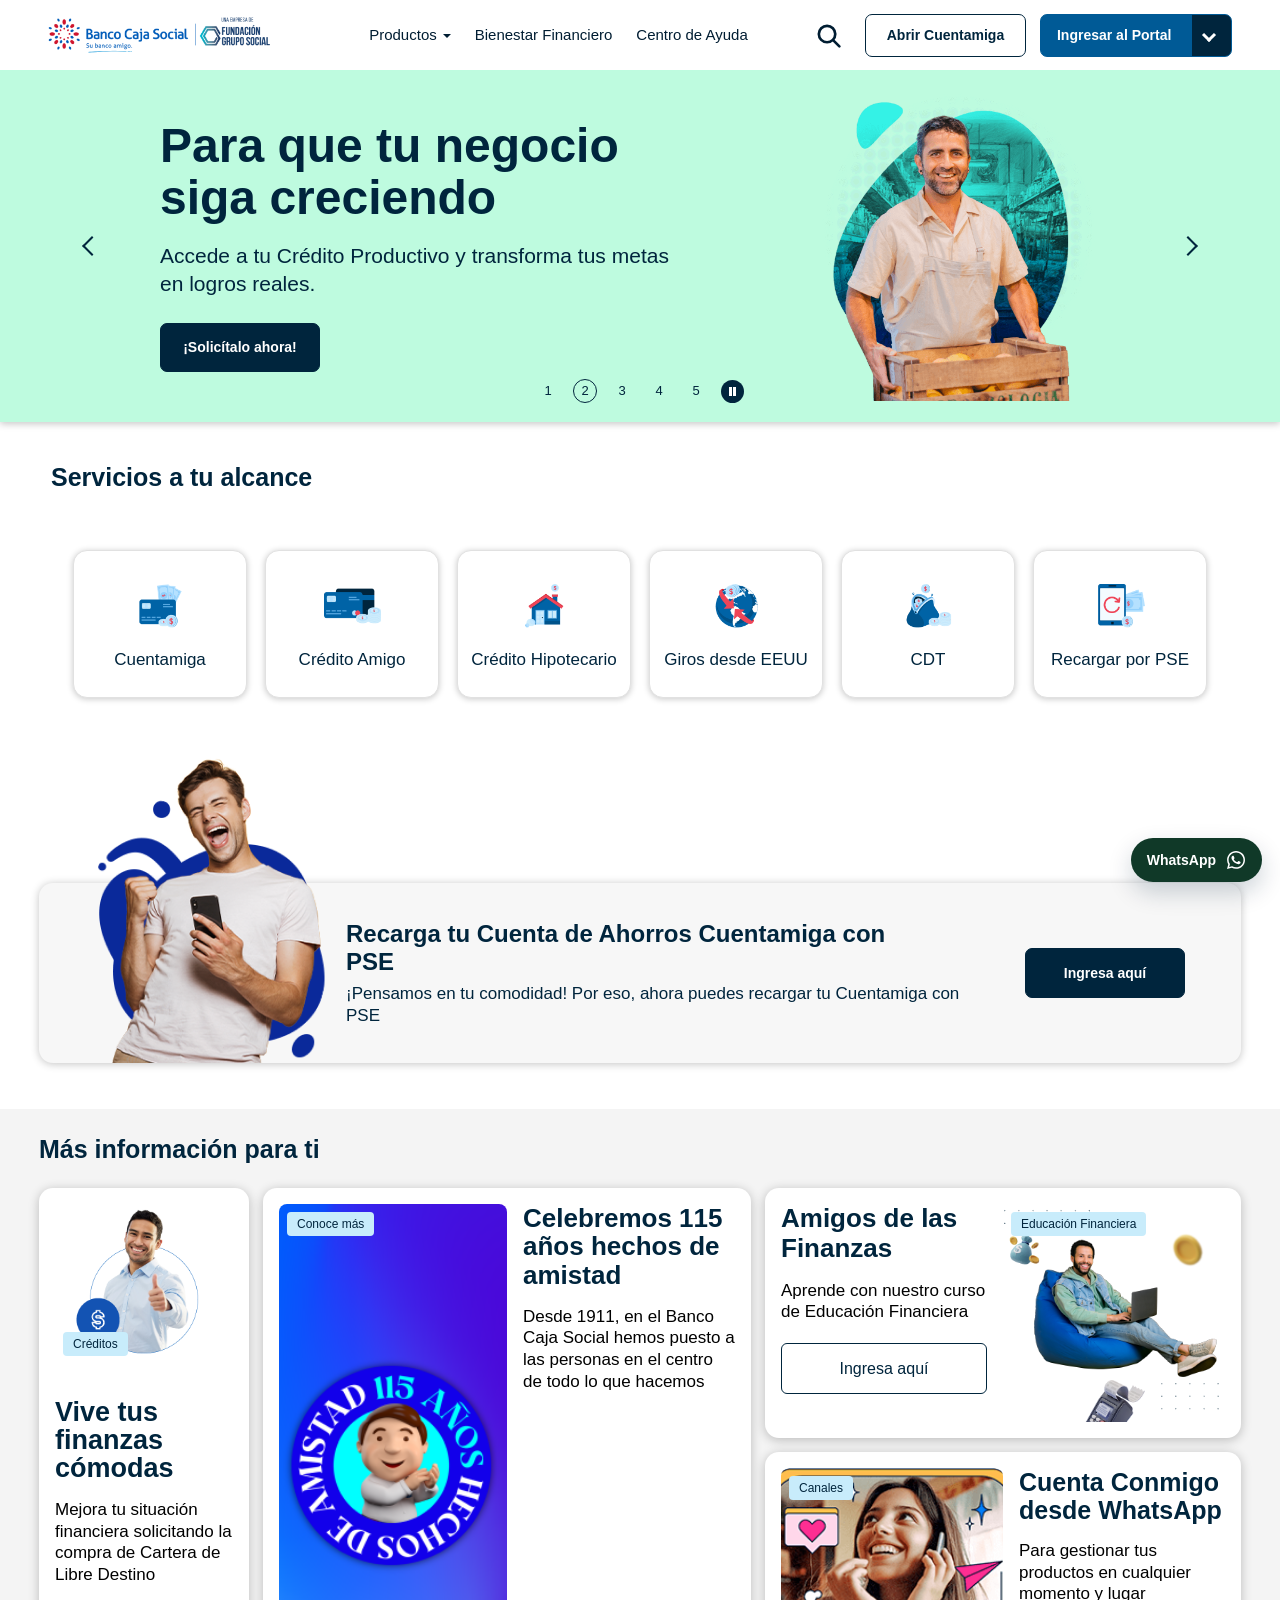
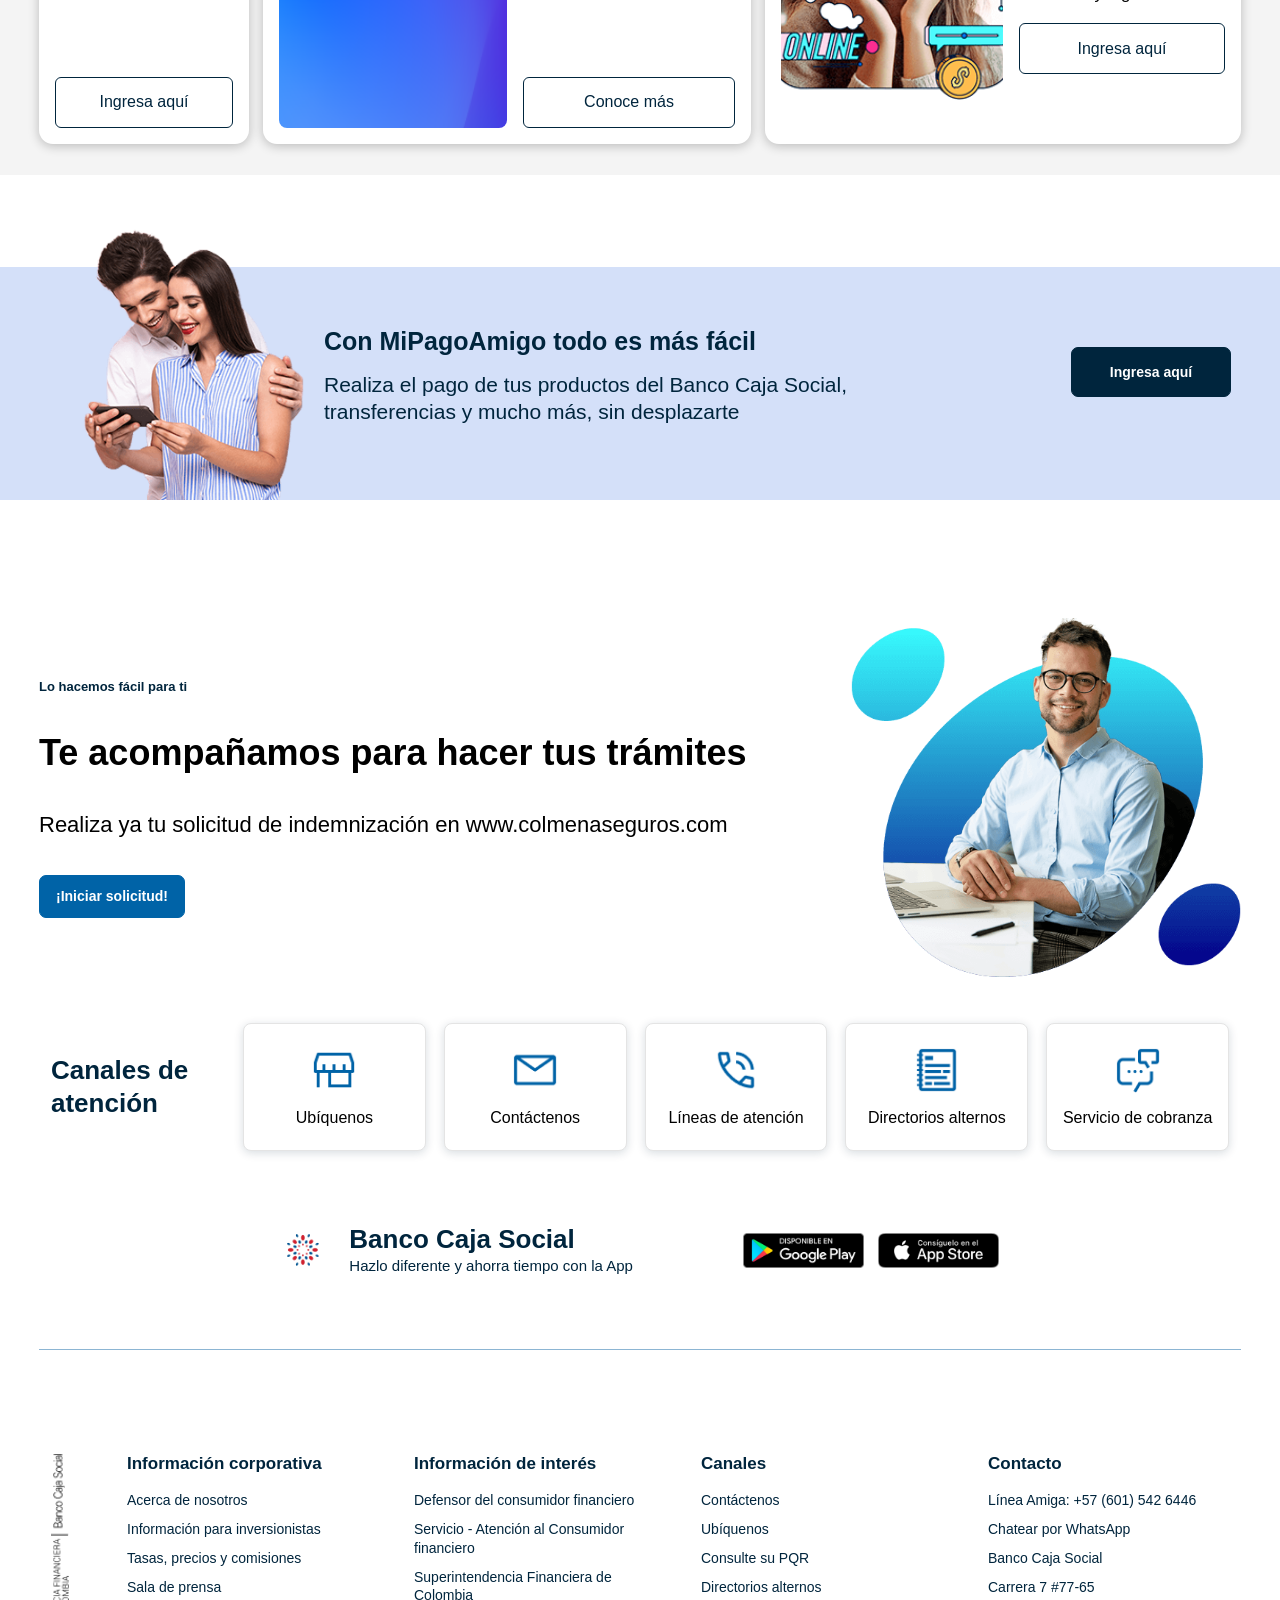
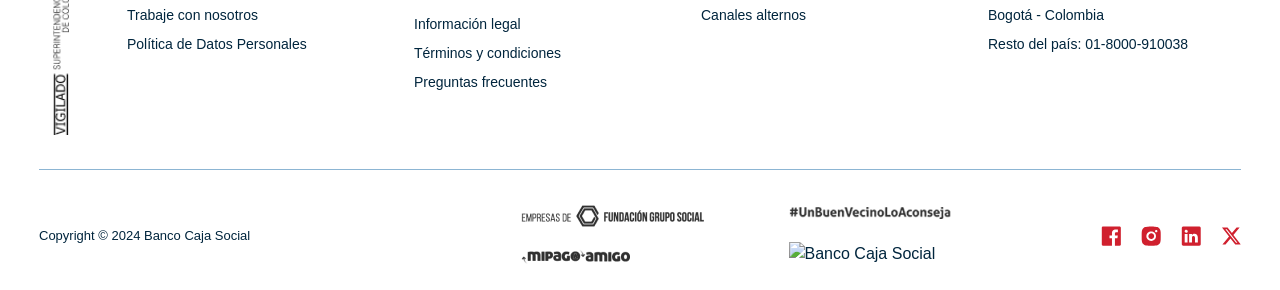
==== index.html @ dd7bef0f "Subida" ====
<!DOCTYPE html>
<html lang="es-CO">
<head>
  <meta charset="UTF-8">
  <meta name="viewport" content="width=device-width, initial-scale=1.0">
  <meta name="description" content="Réplica académica de la página principal de Banco Caja Social.">
  <title>Banco Caja Social | Su Banco Amigo</title>
  <link rel="icon" type="image/webp" href="Images/iso-ban-caja-social.webp">

  <link href="https://cdn.jsdelivr.net/npm/bootstrap@5.3.0/dist/css/bootstrap.min.css" rel="stylesheet">
  <link rel="stylesheet" href="styles.css">
</head>

<body>
  <!-- Encabezado principal: contiene barra superior, logo, menú y botones de acceso -->
  <header class="site-header">
    <!-- Barra superior con tipos de cliente y enlaces institucionales -->
    <div class="topbar">
      <div class="container topbar-content">
        <nav class="audience-tabs" aria-label="Tipo de cliente">
          <a class="tab active" href="#">Personas</a>
          <a class="tab" href="#">Empresarios</a>
          <a class="tab" href="#">Empresas</a>
        </nav>

        <div class="topbar-links">
          <a href="#">Transparencia</a>
          <a href="#">Accesibilidad</a>
          <span class="accessibility-icon" aria-hidden="true">
            <svg viewBox="0 0 24 24" focusable="false">
              <circle cx="12" cy="12" r="9.4"></circle>
              <circle cx="12" cy="6.9" r="1.45"></circle>
              <path d="M6.8 9.5h10.4M12 8.8v5.1m0 0-3.2 5.1m3.2-5.1 3.2 5.1m-3.2-5.1-2.8-1.8m2.8 1.8 2.8-1.8"></path>
            </svg>
          </span>
        </div>
      </div>
    </div>

    <!-- Navegación principal del sitio -->
    <nav class="navbar navbar-expand-lg main-nav">
      <div class="container">
        <!-- Logo del banco -->
        <a class="navbar-brand" href="#">
          <img src="Images/Logo-Banco-Caja-Social.png" alt="Logo Banco Caja Social">
        </a>

        <button class="navbar-toggler" type="button" data-bs-toggle="collapse" data-bs-target="#menu" aria-controls="menu" aria-expanded="false" aria-label="Abrir menú">
          <span class="navbar-toggler-icon"></span>
        </button>

        <div class="collapse navbar-collapse" id="menu">
          <!-- Encabezado interno del menu movil -->
          <div class="mobile-menu-header">
            <img src="Images/Logo_type2.png" alt="Banco Caja Social">
            <button class="mobile-menu-close" type="button" data-bs-toggle="collapse" data-bs-target="#menu" aria-controls="menu" aria-label="Cerrar menú"></button>
          </div>

          <!-- Buscador del menu movil -->
          <form class="mobile-menu-search" role="search">
            <input type="search" placeholder="Buscar en la página" aria-label="Buscar en la página">
            <button type="submit" aria-label="Buscar">
              <svg viewBox="0 0 24 24" aria-hidden="true" focusable="false">
                <circle cx="10.8" cy="10.8" r="6.8"></circle>
                <path d="m16 16 5 5"></path>
              </svg>
            </button>
          </form>

          <!-- Enlaces principales de navegacion -->
          <ul class="navbar-nav mx-auto">
            <li class="nav-item dropdown">
              <a class="nav-link dropdown-toggle" href="#" role="button" data-bs-toggle="dropdown">Productos</a>
              <!-- Menu desplegable grande con categorias y productos -->
              <div class="dropdown-menu mega-menu">
                <div class="container mega-menu-layout">
                  <div class="mega-categories" aria-label="Categorías de productos">
                    <a class="mega-category active" href="#">Cuentas Bancarias <span aria-hidden="true">›</span></a>
                    <a class="mega-category" href="#">Créditos de Vivienda <span aria-hidden="true">›</span></a>
                    <a class="mega-category" href="#">Créditos <span aria-hidden="true">›</span></a>
                    <a class="mega-category" href="#">Tarjetas de Crédito <span aria-hidden="true">›</span></a>
                    <a class="mega-category" href="#">Inversión <span aria-hidden="true">›</span></a>
                    <a class="mega-category" href="#">Giros Internacionales <span aria-hidden="true">›</span></a>
                    <a class="mega-category" href="#">Seguros <span aria-hidden="true">›</span></a>
                  </div>

                  <div class="mega-products" aria-label="Productos de cuentas bancarias">
                    <div>
                      <a href="#">Cuenta de Ahorros Cuentamiga</a>
                      <a href="#">Cuentamiga Nómina</a>
                      <a href="#">Cuentamiga Pensionados</a>
                      <a href="#">Cuenta Ahorro Amigo</a>
                      <a href="#">Cuenta Corriente</a>
                      <a class="mega-all-products" href="#">Ver todos los productos</a>
                    </div>
                    <div>
                      <a href="#">Mi Ahorro Mi Crédito</a>
                      <a href="#">Cuentamiga Alcance su Casa</a>
                      <a href="#">Cuentamiga Mi Casa Mi Ahorro</a>
                      <a href="#">Cuentamiga AFC</a>
                      <a href="#">Tuticuenta</a>
                    </div>
                  </div>

                  <img class="mega-menu-image" src="Images/imagen-menu-personas.png" alt="">
                </div>
              </div>
            </li>
            <li class="nav-item"><a class="nav-link" href="#">Bienestar Financiero</a></li>
            <li class="nav-item"><a class="nav-link" href="#">Centro de Ayuda</a></li>
          </ul>

          <!-- Acciones del header: buscar, abrir cuenta e ingresar al portal -->
          <div class="nav-actions">
            <button class="search-button" type="button" aria-label="Buscar">
              <svg viewBox="0 0 24 24" aria-hidden="true" focusable="false">
                <circle cx="10.8" cy="10.8" r="6.8"></circle>
                <path d="m16 16 5 5"></path>
              </svg>
            </button>
            <a class="btn btn-outline-dark" href="#">Abrir Cuentamiga</a>
            <div class="dropdown">
              <button class="btn btn-primary dropdown-toggle" type="button" data-bs-toggle="dropdown">
                Ingresar al Portal
              </button>
              <ul class="dropdown-menu dropdown-menu-end">
                <li><a class="dropdown-item" href="#">Ingresar al Portal<br>Personas</a></li>
                <li><a class="dropdown-item" href="#">Portal Personas<br>(Versión anterior)</a></li>
              </ul>
            </div>
          </div>

          <!-- Enlaces extra que solo se muestran dentro del menu movil -->
          <div class="mobile-menu-extra">
            <a href="#">
              <span class="mobile-extra-icon" aria-hidden="true">●</span>
              Transparencia
            </a>
            <a href="#">
              <span class="mobile-extra-icon accessibility" aria-hidden="true"></span>
              Accesibilidad
            </a>
          </div>
        </div>
      </div>
    </nav>
  </header>

  <main>
    <!-- Contenido principal de la pagina -->
    <section id="carouselPrincipal" class="carousel slide hero-carousel" data-bs-ride="carousel">
      <div class="carousel-indicators">
        <button type="button" data-bs-target="#carouselPrincipal" data-bs-slide-to="0" aria-label="Diapositiva 1">1</button>
        <button type="button" data-bs-target="#carouselPrincipal" data-bs-slide-to="1" class="active" aria-label="Diapositiva 2">2</button>
        <button type="button" data-bs-target="#carouselPrincipal" data-bs-slide-to="2" aria-label="Diapositiva 3">3</button>
        <button type="button" data-bs-target="#carouselPrincipal" data-bs-slide-to="3" aria-label="Diapositiva 4">4</button>
        <button type="button" data-bs-target="#carouselPrincipal" data-bs-slide-to="4" aria-label="Diapositiva 5">5</button>
        <button class="carousel-pause" type="button" aria-label="Pausar carrusel">
          <span aria-hidden="true"></span>
        </button>
      </div>

      <!-- Diapositivas del carrusel -->
      <div class="carousel-inner">
        <article class="carousel-item">
          <div class="hero hero-blue">
            <div class="container hero-layout">
              <div class="hero-media">
                <img src="Images/Banner1.png" alt="Hombre feliz con monedas alrededor">
              </div>
              <div class="hero-copy">
                <h1>Abre tu Alcancía Digital y recibe hasta 9% E.A.</h1>
                <p>Empieza hoy a ahorrar a tu ritmo y alcanza lo que quieres con una opción pensada para ti.</p>
                <a class="btn btn-dark" href="#">Conoce más</a>
              </div>
            </div>
          </div>
        </article>

        <article class="carousel-item active">
          <div class="hero hero-green">
            <div class="container hero-layout">
              <div class="hero-media">
                <img src="Images/Banner2.png" alt="Empresario con caja de productos">
              </div>
              <div class="hero-copy">
                <h1>Para que tu negocio siga creciendo</h1>
                <p>Accede a tu Crédito Productivo y transforma tus metas en logros reales.</p>
                <a class="btn btn-dark" href="#">¡Solicítalo ahora!</a>
              </div>
            </div>
          </div>
        </article>

        <article class="carousel-item">
          <div class="hero hero-gray">
            <div class="container hero-layout">
              <div class="hero-media">
                <img src="Images/Banner3.png" alt="Uso de llaves digitales en la app">
              </div>
              <div class="hero-copy">
                <p class="eyebrow">Con el Banco Amigo</p>
                <h1>Elige y usa tus llaves en Bre-B</h1>
                <p>Recibe y envía plata de una y sin costo a cualquier persona.</p>
                <a class="btn btn-dark" href="#">Conoce más</a>
              </div>
            </div>
          </div>
        </article>

        <article class="carousel-item">
          <div class="hero hero-pink">
            <div class="container hero-layout">
              <div class="hero-media">
                <img src="Images/Banner4.png" alt="Mujer emocionada solicitando crédito digital">
              </div>
              <div class="hero-copy">
                <p class="eyebrow">¡Date el gusto que quieras!</p>
                <h1>Tu Crédito Amigo 100% digital</h1>
                <p>Renueva, compra o disfruta lo que quieras. Solicítalo en línea y hazlo realidad.</p>
                <a class="btn btn-dark" href="#">¡Solicítalo ahora!</a>
              </div>
            </div>
          </div>
        </article>

        <article class="carousel-item">
          <div class="hero hero-indigo">
            <div class="container hero-layout">
              <div class="hero-media">
                <img src="Images/Banner5.png" alt="Persona usando servicios digitales del banco">
              </div>
              <div class="hero-copy">
                <h1>Un giro de EE. UU. es una historia uniéndonos</h1>
                <p>Crea tu enlace y compártelo para que recibas tus giros desde EE. UU. en pesos colombianos</p>
                <a class="btn btn-dark" href="#">Ingresa aquí</a>
              </div>
            </div>
          </div>
        </article>
      </div>

      <!-- Flechas para cambiar de diapositiva -->
      <button class="carousel-control-prev" type="button" data-bs-target="#carouselPrincipal" data-bs-slide="prev" aria-label="Anterior">
        <span class="carousel-control-prev-icon"></span>
      </button>
      <button class="carousel-control-next" type="button" data-bs-target="#carouselPrincipal" data-bs-slide="next" aria-label="Siguiente">
        <span class="carousel-control-next-icon"></span>
      </button>
    </section>

    <!-- Seccion de accesos rapidos a servicios del banco -->
    <section class="container services-section">
      <h2>Servicios a tu alcance</h2>
      <div class="quick-grid">
        <a class="quick-card" href="#">
          <img src="Images/cuentamiga.png" alt="Cuentamiga">
          <span>Cuentamiga</span>
        </a>
        <a class="quick-card" href="#">
          <img src="Images/cuentas.png" alt="Crédito Amigo">
          <span>Crédito Amigo</span>
        </a>
        <a class="quick-card" href="#">
          <img src="Images/vivienda.png" alt="Crédito Hipotecario">
          <span>Crédito Hipotecario</span>
        </a>
        <a class="quick-card" href="#">
          <img src="Images/remesas.png" alt="Giros desde EEUU">
          <span>Giros desde EEUU</span>
        </a>
        <a class="quick-card" href="#">
          <img src="Images/cdt.png" alt="CDT">
          <span>CDT</span>
        </a>
        <a class="quick-card" href="#">
          <img src="Images/Recargas-PSE.png" alt="Recargar por PSE">
          <span>Recargar por PSE</span>
        </a>
      </div>
    </section>

    <!-- Franja promocional de recargas por PSE -->
    <section class="container promo-strip">
      <img class="promo-strip-img" src="Images/1109-banpubli-recargas-pse.png" alt="Joven emocionado con su celular">
      <div>
        <h2><span>Recarga tu Cuenta de Ahorros Cuentamiga con</span><br>PSE</h2>
        <p>¡Pensamos en tu comodidad! Por eso, ahora puedes recargar tu Cuentamiga con PSE</p>
      </div>
      <a class="btn btn-dark" href="#">Ingresa aquí</a>
    </section>

    <!-- Tarjetas con informacion destacada para el usuario -->
    <section class="info-section">
      <div class="container">
        <h2>Más información para ti</h2>
        <div class="info-grid">
          <article class="info-card info-card-vertical">
            <div class="info-image-wrap">
              <img src="Images/1108-dest-compra-de-cartera.png" alt="Hombre sonriendo para créditos">
              <span class="info-tag">Créditos</span>
            </div>
            <div class="info-card-body">
              <h3>Vive tus finanzas cómodas</h3>
              <p>Mejora tu situación financiera solicitando la compra de Cartera de Libre Destino</p>
            </div>
            <a class="info-button" href="#">Ingresa aquí</a>
          </article>

          <article class="info-card info-card-large">
            <div class="info-card-image">
              <img src="Images/1901-cardgr-115anos.png" alt="Celebración de 115 años hechos de amistad">
              <span class="info-tag">Conoce más</span>
            </div>
            <div class="info-card-body">
              <h3>Celebremos 115 años hechos de amistad</h3>
              <p>Desde 1911, en el Banco Caja Social hemos puesto a las personas en el centro de todo lo que hacemos</p>
              <a class="info-button" href="#">Conoce más</a>
            </div>
          </article>

          <article class="info-card info-card-wide">
            <div class="info-card-body">
              <h3>Amigos de las Finanzas</h3>
              <p>Aprende con nuestro curso de Educación Financiera</p>
              <a class="info-button" href="#">Ingresa aquí</a>
            </div>
            <div class="info-card-image">
              <img src="Images/Recom-pq-amigos-de-las-finanzas.png" alt="Hombre sentado con computador en Amigos de las Finanzas">
              <span class="info-tag">Educación Financiera</span>
            </div>
          </article>

          <article class="info-card info-card-wide">
            <div class="info-card-image">
              <img src="Images/2611-recom-pq-whatsapp.png" alt="Joven hablando por celular">
              <span class="info-tag">Canales</span>
            </div>
            <div class="info-card-body">
              <h3>Cuenta Conmigo desde WhatsApp</h3>
              <p>Para gestionar tus productos en cualquier momento y lugar</p>
              <a class="info-button" href="#">Ingresa aquí</a>
            </div>
          </article>
        </div>
      </div>
    </section>

    <!-- Banner informativo de MiPagoAmigo -->
    <section class="payment-banner">
      <div class="container payment-banner-layout">
        <img src="Images/mi-banco-amigo-evento.png" alt="Pareja usando MiPagoAmigo desde el celular">
        <div class="payment-banner-copy">
          <h2>Con MiPagoAmigo todo es más fácil</h2>
          <p>Realiza el pago de tus productos del Banco Caja Social, transferencias y mucho más, sin desplazarte</p>
        </div>
        <a class="btn btn-dark" href="#">Ingresa aquí</a>
      </div>
    </section>

    <!-- Soporte, canales de atencion y descarga de la app -->
    <section class="support-section">
      <div class="container support-hero">
        <div class="support-copy">
          <p class="eyebrow">Lo hacemos fácil para ti</p>
          <h2>Te acompañamos para hacer tus trámites</h2>
          <p>Realiza ya tu solicitud de indemnización en www.colmenaseguros.com</p>
          <a class="btn btn-primary" href="#">¡Iniciar solicitud!</a>
        </div>
        <img src="Images/colmena-seguros-segundario.png" alt="Hombre realizando una solicitud en su computador">
      </div>

      <div class="container channels-section">
        <h2>Canales de<br>atención</h2>
        <div class="channel-grid">
          <a class="channel-card" href="#">
            <img src="Images/ubiquenos.png" alt="Ubíquenos">
            <span>Ubíquenos</span>
          </a>
          <a class="channel-card" href="#">
            <img src="Images/contactenos.png" alt="Contáctenos">
            <span>Contáctenos</span>
          </a>
          <a class="channel-card" href="#">
            <img src="Images/lineas-de-atencion.png" alt="Líneas de atención">
            <span>Líneas de atención</span>
          </a>
          <a class="channel-card" href="#">
            <img src="Images/directorios-alternos.png" alt="Directorios alternos">
            <span>Directorios alternos</span>
          </a>
          <a class="channel-card" href="#">
            <img src="Images/lineas-de-cobranza.png" alt="Servicio de cobranza">
            <span>Servicio de cobranza</span>
          </a>
        </div>
      </div>

      <div class="container bank-app-section">
        <div class="bank-app-copy">
          <img src="Images/nueva-app-banco-caja-social.png" alt="App Banco Caja Social">
          <div>
            <h2>Banco Caja Social</h2>
            <p>Hazlo diferente y ahorra tiempo con la App</p>
          </div>
        </div>
        <div class="bank-app-stores" aria-label="Descargar app Banco Caja Social">
          <a href="#">
            <img src="Images/bcs-google-play.png" alt="Disponible en Google Play">
          </a>
          <a href="#">
            <img src="Images/bcs-app-store.png" alt="Consíguelo en App Store">
          </a>
        </div>
      </div>
    </section>
  </main>

  <!-- Pie de pagina: enlaces corporativos, contacto, logos y redes sociales -->
  <footer class="site-footer">
    <div class="container footer-main">
      <img class="footer-watchdog" src="Images/image1.png" alt="Superintendencia Banco Caja Social">

      <div class="footer-grid">
        <div>
          <h3>Información corporativa</h3>
          <a href="#">Acerca de nosotros</a>
          <a href="#">Información para inversionistas</a>
          <a href="#">Tasas, precios y comisiones</a>
          <a href="#">Sala de prensa</a>
          <a href="#">Trabaje con nosotros</a>
          <a href="#">Política de Datos Personales</a>
        </div>
        <div>
          <h3>Información de interés</h3>
          <a href="#">Defensor del consumidor financiero</a>
          <a href="#">Servicio - Atención al Consumidor financiero</a>
          <a href="#">Superintendencia Financiera de Colombia</a>
          <a href="#">Información legal</a>
          <a href="#">Términos y condiciones</a>
          <a href="#">Preguntas frecuentes</a>
        </div>
        <div>
          <h3>Canales</h3>
          <a href="#">Contáctenos</a>
          <a href="#">Ubíquenos</a>
          <a href="#">Consulte su PQR</a>
          <a href="#">Directorios alternos</a>
          <a href="#">Canales alternos</a>
        </div>
        <div>
          <h3>Contacto</h3>
          <p>Línea Amiga: +57 (601) 542 6446</p>
          <p>Chatear por WhatsApp</p>
          <p>Banco Caja Social</p>
          <p>Carrera 7 #77-65</p>
          <p>Bogotá - Colombia</p>
          <p>Resto del país: 01-8000-910038</p>
        </div>
      </div>
    </div>
    <div class="container footer-bottom">
      <p>Copyright © 2024 Banco Caja Social</p>

      <div class="footer-brand-logos">
        <div class="footer-brand-column">
          <img src="Images/image2.png" alt="Empresas de Fundación Grupo Social">
          <img src="Images/image3.png" alt="MiPagoAmigo">
        </div>
        <div class="footer-neighbor-brand">
          <img src="Images/image4.png" alt="Un Buen Vecino Lo Aconseja">
          <img src="Images/logo-banco-caja-social.png" alt="Banco Caja Social">
        </div>
      </div>

      <div class="footer-social" aria-label="Redes sociales">
        <a href="#" aria-label="Facebook">
          <img src="Images/Logo_Facebook.svg" alt="">
        </a>
        <a href="#" aria-label="Instagram">
          <img src="Images/Logo_instagram.svg" alt="">
        </a>
        <a href="#" aria-label="LinkedIn">
          <img src="Images/Logo_linkendin.svg" alt="">
        </a>
        <a href="#" aria-label="X">
          <img src="Images/Logo_twitter.svg" alt="">
        </a>
      </div>

      <img class="mobile-footer-watchdog" src="Images/image1.png" alt="Superintendencia Banco Caja Social">
    </div>
  </footer>

  <!-- Boton flotante de accesibilidad en celular -->
  <button class="accessibility-float" type="button" aria-label="Accesibilidad">
    <svg viewBox="0 0 24 24" aria-hidden="true" focusable="false">
      <circle cx="12" cy="12" r="9.4"></circle>
      <circle cx="12" cy="6.9" r="1.45"></circle>
      <path d="M6.8 9.5h10.4M12 8.8v5.1m0 0-3.2 5.1m3.2-5.1 3.2 5.1m-3.2-5.1-2.8-1.8m2.8 1.8 2.8-1.8"></path>
    </svg>
  </button>

  <!-- Boton flotante para abrir WhatsApp -->
  <a class="whatsapp-button" href="https://api.whatsapp.com/send?phone=573176436683&text=Hola%2C+necesito+ayuda+" target="_blank" rel="noopener" aria-label="Abrir WhatsApp Banco Caja Social">
    <span>WhatsApp</span>
    <img src="Images/whatsapp-logo.svg" alt="">
  </a>

  <script src="https://cdn.jsdelivr.net/npm/bootstrap@5.3.0/dist/js/bootstrap.bundle.min.js"></script>
  <script>
    // Control personalizado para pausar y reproducir el carrusel principal.
    const carouselElement = document.querySelector('#carouselPrincipal');
    const pauseButton = document.querySelector('.carousel-pause');

    if (carouselElement && pauseButton) {
      const existingCarousel = bootstrap.Carousel.getInstance(carouselElement);
      if (existingCarousel) {
        existingCarousel.dispose();
      }

      const carousel = new bootstrap.Carousel(carouselElement, {
        interval: 5000,
        ride: true,
        pause: false
      });
      let isPaused = false;

      const syncPauseState = () => {
        if (isPaused) {
          carousel.pause();
        }
      };

      pauseButton.addEventListener('click', () => {
        isPaused = !isPaused;
        pauseButton.classList.toggle('is-paused', isPaused);
        pauseButton.setAttribute('aria-label', isPaused ? 'Reproducir carrusel' : 'Pausar carrusel');
        pauseButton.setAttribute('aria-pressed', String(isPaused));

        if (isPaused) {
          carousel.pause();
        } else {
          carousel.cycle();
        }
      });

      carouselElement.addEventListener('slid.bs.carousel', syncPauseState);
    }
  </script>
</body>
</html>
---- styles.css ----
/* Fuentes usadas por toda la pagina */
@font-face{font-family:'Poppins';font-style:normal;font-weight:400;src:local('Poppins'),url('https://fonts.cdnfonts.com/s/16009/Poppins-Regular.woff') format('woff')}
@font-face{font-family:'Poppins';font-style:normal;font-weight:500;src:local('Poppins'),url('https://fonts.cdnfonts.com/s/16009/Poppins-Medium.woff') format('woff')}
@font-face{font-family:'Poppins';font-style:normal;font-weight:600;src:local('Poppins'),url('https://fonts.cdnfonts.com/s/16009/Poppins-SemiBold.woff') format('woff')}
@font-face{font-family:'Poppins';font-style:normal;font-weight:700;src:local('Poppins'),url('https://fonts.cdnfonts.com/s/16009/Poppins-Bold.woff') format('woff')}
/* Variables de color para reutilizar la paleta del sitio */
:root{--ink:#00253d;--ink-soft:#234155;--yellow:#ffd234;--cyan:#ceeefd;--green:#befbdf;--pink:#fbcacf;--indigo:#d4e0f9;--paper:#f4f4f4;--line:#d9e1e6}
/* Estilos base compartidos */
*{box-sizing:border-box}
body{margin:0;color:var(--ink);font-family:'Poppins',Arial,sans-serif;background:#ffffff}
a{color:inherit;text-decoration:none}
img{max-width:100%;display:block}
.container{max-width:1202px;padding-left:0;padding-right:0}
/* Header: barra superior, logo, menu principal y botones de acceso */
.site-header{position:sticky;top:0;z-index:1100;background:#ffffff;box-shadow:none}
.topbar{background:var(--ink);color:#ffffff}
.topbar-content{min-height:35px;display:flex;align-items:flex-end;justify-content:space-between;gap:24px}
.audience-tabs,.topbar-links,.nav-actions{display:flex;align-items:center}
.audience-tabs{align-self:stretch}
.tab{display:flex;align-items:center;padding:0 17px;color:#ffffff;font-size:14px;font-weight:500}
.tab.active{align-self:flex-end;min-height:32px;color:var(--ink);background:var(--paper);border-radius:6px 6px 0 0}
.topbar-links{min-height:35px;gap:10px;font-size:12px;font-weight:600}
.topbar-links a + a{padding-left:10px;border-left:1px solid rgba(255,255,255,0.9)}
.accessibility-icon{width:20px;height:20px;display:inline-flex;align-items:center;justify-content:center;margin-left:2px;color:#ffffff}
.accessibility-icon svg{width:20px;height:20px;display:block;fill:none;stroke:currentColor;stroke-width:1.6;stroke-linecap:round;stroke-linejoin:round}
.main-nav{min-height:70px;padding:0;background:#ffffff;border-bottom:0}
.main-nav .container{min-height:70px;align-items:center}
.navbar-brand{margin-right:38px;padding:0}
.navbar-brand img{width:224px;height:auto}
.navbar-nav{gap:24px}
.nav-link{color:#001d32 !important;font-size:15px;font-weight:500}
.navbar-nav .nav-link{padding:0 !important}
.navbar-nav .dropdown-toggle::after{margin-left:6px;vertical-align:2px;border-top-width:0.32em;border-right-width:0.32em;border-left-width:0.32em}
.dropdown-menu{border:0;border-radius:8px;box-shadow:0 18px 45px rgba(0,37,61,0.14)}
.dropdown-item{color:var(--ink);font-size:14px;padding:9px 18px}
.navbar-nav .dropdown{position:static}
.navbar-nav .dropdown:hover>.dropdown-menu{display:block}
/* Megamenu desplegable de productos */
.mega-menu{width:100vw;min-height:386px;position:absolute;top:100%;left:0;right:0;margin:0;padding:0;background:#ffffff;border-radius:0;box-shadow:0 7px 10px rgba(0,0,0,0.35);transform:none !important}
.mega-menu-layout{max-width:1300px;min-height:386px;display:grid;grid-template-columns:334px 570px 350px;gap:36px;align-items:start;padding-top:40px;position:relative}
.mega-categories{display:flex;flex-direction:column;gap:2px;padding-right:33px;border-right:1px solid var(--ink)}
.mega-category{min-height:37px;display:flex;align-items:center;justify-content:space-between;padding:0 20px 0 24px;color:var(--ink);border-radius:4px;font-size:15px;font-weight:500}
.mega-category.active{background:#cdeefd}
.mega-category span{font-size:18px;line-height:1}
.mega-products{display:grid;grid-template-columns:1fr 1fr;gap:58px;padding-top:9px}
.mega-products div{display:flex;flex-direction:column;gap:24px}
.mega-products a{color:var(--ink);font-size:15px;font-weight:500;line-height:1.35}
.mega-products .mega-all-products{margin-top:4px;color:#0072ce;text-decoration:underline;text-underline-offset:2px}
.mega-menu-image{width:350px;position:absolute;right:0;bottom:-1px;object-fit:contain}
/* Botones del header: buscador, Abrir Cuentamiga e Ingresar al Portal */
.nav-actions{gap:14px}
.search-button{width:44px;height:44px;display:grid;place-items:center;color:#001d32;background:transparent;border:0;border-radius:50%}
.search-button svg{width:29px;height:29px;fill:none;stroke:currentColor;stroke-width:2.2;stroke-linecap:round;stroke-linejoin:round}
.btn{min-height:43px;border-radius:7px;padding:10px 16px;font-size:14px;font-weight:600}
.btn-primary,.btn-dark{background:var(--ink);border-color:var(--ink)}
.btn-primary:hover,.btn-dark:hover{background:#001827;border-color:#001827}
.btn-outline-dark{min-width:161px;color:var(--ink);background:#ffffff;border-color:var(--ink)}
.btn-outline-dark:hover{color:var(--ink);background:#e9f7fd;border-color:var(--ink)}
.nav-actions .btn-primary.dropdown-toggle{min-width:192px;display:inline-flex;align-items:center;justify-content:space-between;padding-right:17px;background:linear-gradient(to right,#005a96 0,#005a96 calc(100% - 39px),var(--ink) calc(100% - 39px),var(--ink) 100%);border-color:#005a96;color:#ffffff}
.nav-actions .btn-primary.dropdown-toggle::after{width:10px;height:10px;margin-left:18px;border:0;border-right:3px solid currentColor;border-bottom:3px solid currentColor;transform:rotate(45deg)}
.nav-actions .dropdown-menu{width:190px;min-width:190px;margin-top:-1px;padding:0;border:1px solid #9a9a9a;border-radius:0 0 6px 6px;overflow:hidden;box-shadow:none}
.nav-actions .dropdown-item{min-height:50px;display:flex;align-items:center;padding:7px 15px;color:var(--ink);font-size:15px;font-weight:500;line-height:1.05;background:#ffffff}
.nav-actions .dropdown-item:hover{background:#f3f3f3;color:var(--ink)}
.nav-actions .dropdown-menu li + li{border-top:1px solid #9a9a9a}
.nav-actions .dropdown-toggle.show{min-height:43px;background:#ffffff;border-color:#9a9a9a;color:#8a8a8a;border-radius:6px 6px 0 0}
.nav-actions .dropdown-toggle.show::after{border:0;border-right:3px solid currentColor;border-bottom:3px solid currentColor;transform:rotate(225deg)}
/* Elementos que se activan solo en el menu movil */
.mobile-menu-header,.mobile-menu-search,.mobile-menu-extra{display:none}
@media (min-width:992px){
  .topbar{display:none}
  .main-nav .container{width:min(1202px,calc(100% - 96px))}
}
/* Carrusel principal y banners de portada */
.hero-carousel{position:relative;background:var(--paper);box-shadow:0 2px 7px rgba(0,0,0,0.22)}
.hero{height:352px;display:flex;align-items:center;padding:0}
.hero-blue{background:var(--cyan)}
.hero-green{background:var(--green)}
.hero-gray{background:var(--paper)}
.hero-pink{background:var(--pink)}
.hero-indigo{background:var(--indigo)}
.hero-layout{display:grid;grid-template-columns:minmax(440px,560px) minmax(320px,430px);align-items:center;justify-content:center;gap:58px;height:100%}
.hero-media{order:2}
.hero-media img{max-height:318px;object-fit:contain;margin:0 auto}
.hero-copy{order:1;max-width:560px;padding-left:44px}
.eyebrow{margin-bottom:8px;color:var(--ink);font-size:13px;font-weight:600}
.hero-copy h1{max-width:520px;margin:0 0 18px;color:var(--ink);font-size:48px;line-height:1.08;font-weight:700}
.hero-copy p{max-width:590px;margin:0 0 24px;color:var(--ink);font-size:21px;line-height:1.35}
.hero-copy .btn{min-width:160px;min-height:49px;display:inline-flex;align-items:center;justify-content:center}
.hero-green .hero-media img{max-height:310px}
.hero-gray .hero-media img{max-height:318px}
.hero-pink .hero-media img{max-height:315px}
.hero-indigo .hero-media img{max-height:312px}
.hero-indigo .hero-copy h1{max-width:500px}
.carousel-indicators{position:absolute;right:auto;bottom:19px;left:50%;z-index:2;display:flex;align-items:center;gap:13px;width:auto;margin:0;transform:translateX(-50%)}
.carousel-indicators [data-bs-target]{width:22px;height:22px;margin:0;padding:0;color:var(--ink);text-indent:0;background:transparent;border:1px solid transparent;border-radius:50%;opacity:1;font-size:13px;line-height:20px}
.carousel-indicators [data-bs-target].active{background:transparent;border-color:var(--ink)}
.carousel-pause{width:23px;height:23px;display:grid;place-items:center;margin:0;padding:0;color:#ffffff;background:var(--ink);border:0;border-radius:50%}
.carousel-pause span{width:7px;height:9px;display:block;position:relative;border-left:3px solid currentColor;border-right:3px solid currentColor}
.carousel-pause.is-paused span{width:0;height:0;border-top:6px solid transparent;border-bottom:6px solid transparent;border-left:8px solid currentColor;border-right:0}
.carousel-control-prev,.carousel-control-next{width:14%;opacity:1}
.carousel-control-prev-icon,.carousel-control-next-icon{width:18px;height:18px;background-image:none;position:relative}
.carousel-control-prev-icon::before,.carousel-control-next-icon::before{content:"";width:14px;height:14px;position:absolute;top:2px;border-top:2px solid var(--ink);border-right:2px solid var(--ink)}
.carousel-control-prev-icon::before{left:4px;transform:rotate(-135deg)}
.carousel-control-next-icon::before{right:4px;transform:rotate(45deg)}
/* Seccion de servicios y accesos rapidos */
.services-section,.channels-section{padding:40px 12px 35px}
.services-section h2,.info-section h2,.channels-section h2{margin:0 0 58px;font-size:25px;font-weight:700}
.info-section h2{margin:0 0 24px;font-size:25px;line-height:1.15}
.quick-grid{display:grid;grid-template-columns:repeat(6,174px);justify-content:center;gap:18px}
.quick-card{height:148px;display:flex;flex-direction:column;align-items:center;justify-content:center;gap:16px;padding:18px 12px;color:var(--ink);text-align:center;background:#ffffff;border:1px solid #e1e1e1;border-radius:14px;box-shadow:0 1px 6px rgba(0,0,0,0.22);transition:border-color 0.15s ease,box-shadow 0.15s ease}
.quick-card img{width:57px;height:57px;object-fit:contain}
.quick-card span{font-size:17px;font-weight:400;line-height:1.2}
.quick-card:hover{border-color:#b7b7b7;box-shadow:0 3px 9px rgba(0,0,0,0.26)}
.info-card:hover{box-shadow:0 2px 11px rgba(0,0,0,0.24)}
/* Franja promocional horizontal */
.promo-strip{width:1134px;height:180px;display:flex;align-items:center;justify-content:flex-start;gap:34px;position:relative;margin:150px auto 46px;padding:34px 34px 34px 307px;background:#f7f7f7;border-radius:14px;box-shadow:0 1px 8px rgba(0,0,0,0.24)}
.promo-strip-img{width:250px;max-height:336px;position:absolute;left:47px;bottom:0;object-fit:contain}
.promo-strip div{flex:1}
.promo-strip h2{max-width:650px;margin:0 0 8px;font-size:24px;line-height:1.15;font-weight:700}
.promo-strip h2 span{white-space:nowrap}
.promo-strip p{max-width:620px;margin:0;color:var(--ink);font-size:17px;line-height:1.25}
.promo-strip .btn{min-width:160px;min-height:50px;display:inline-flex;align-items:center;justify-content:center;padding:12px 24px;margin-left:0;margin-right:22px}
.promo-strip .btn:hover{color:var(--ink);background:#cdeefd;border-color:#cdeefd}
/* Tarjetas de informacion destacada */
.info-section{padding:26px 0 31px;background:var(--paper)}
.info-grid{display:grid;grid-template-columns:210px 488px 476px;grid-template-rows:250px 292px;gap:14px}
.info-card{min-height:0;overflow:hidden;display:flex;position:relative;padding:16px;background:#ffffff;border-radius:14px;box-shadow:0 2px 11px rgba(0,0,0,0.24)}
.info-card-vertical{grid-row:span 2;height:556px;flex-direction:column}
.info-card-large{grid-row:span 2;height:556px;display:grid;grid-template-columns:228px 1fr;gap:16px}
.info-card-wide{height:250px;display:grid;grid-template-columns:1fr 222px;gap:16px}
.info-card-wide:last-child{height:292px;grid-template-columns:222px 1fr}
.info-card-image,.info-image-wrap{position:relative;overflow:hidden;border-radius:8px}
.info-card-vertical .info-image-wrap{height:174px;overflow:visible}
.info-card-image img,.info-image-wrap img{width:100%;height:100%;object-fit:cover}
.info-card-vertical .info-image-wrap img{height:155px;object-fit:contain}
.info-card-large .info-card-image img{object-fit:cover}
.info-card-wide:first-of-type .info-card-image img{object-fit:contain}
.info-card-wide:last-child .info-card-image{height:232px;align-self:start}
.info-card-wide:last-child .info-card-image img{object-fit:cover}
.info-tag{position:absolute;top:8px;left:8px;z-index:1;padding:6px 10px;color:var(--ink);background:#c8ecfb;border-radius:4px;font-size:12px;font-weight:500;line-height:1}
.info-card-vertical .info-tag{top:128px;left:8px}
.info-card-body{display:flex;flex-direction:column}
.info-card-large .info-card-body{padding-top:0;justify-content:flex-start}
.info-card-wide .info-card-body{justify-content:flex-start}
.info-card-wide:last-child .info-card-body{padding:0 0 0 0}
.info-card h3{margin:0 0 16px;color:var(--ink);font-size:25px;line-height:1.15;font-weight:700}
.info-card-vertical h3{margin-top:20px;font-size:27px;line-height:1.05}
.info-card-large h3{font-size:26px;line-height:1.1}
.info-card-wide h3{font-size:26px;line-height:1.15}
.info-card-wide:last-child h3{margin-bottom:16px;font-size:25px;line-height:1.12}
.info-card p{margin:0;color:#000000;font-size:17px;line-height:1.28;font-weight:400}
.info-button{width:100%;min-height:51px;display:inline-flex;align-items:center;justify-content:center;color:var(--ink);background:#ffffff;border:1px solid var(--ink);border-radius:6px;font-size:16px;font-weight:400}
.info-card-vertical .info-button{margin-top:auto}
.info-card-large .info-button{margin-top:auto}
.info-card-wide .info-button{margin-top:20px}
.info-card-wide:last-child .info-button{margin-top:18px}
.info-button:hover{color:var(--ink);background:#e9f7fd;border-color:var(--ink)}
/* Banner de MiPagoAmigo */
.payment-banner{height:255px;margin:70px 0 64px;background:linear-gradient(to bottom,#ffffff 0,#ffffff 22px,var(--indigo) 22px,var(--indigo) 100%)}
.payment-banner-layout{height:255px;display:grid;grid-template-columns:285px 1fr 220px;align-items:center;gap:0;position:relative}
.payment-banner img{width:300px;max-height:300px;position:absolute;left:4px;bottom:0;object-fit:contain}
.payment-banner-copy{grid-column:2;padding-top:8px}
.payment-banner-copy h2{margin:0 0 17px;font-size:25px;line-height:1.1;font-weight:700}
.payment-banner-copy p{max-width:620px;margin:0;color:var(--ink);font-size:21px;line-height:1.25}
.payment-banner .btn{grid-column:3;justify-self:end;min-width:160px;min-height:50px;width:auto;display:inline-flex;align-items:center;justify-content:center;padding:12px 24px;margin-right:10px}
.payment-banner .btn:hover{color:var(--ink);background:#cdeefd;border-color:#cdeefd}
/* Seccion de soporte, canales de atencion y app movil */
.support-section{padding:54px 0 62px;background:#ffffff}
.support-hero{min-height:330px;display:grid;grid-template-columns:minmax(420px,1fr) 390px;align-items:center;gap:64px}
.support-copy .eyebrow{margin:0 0 36px;color:var(--ink);font-size:13px}
.support-copy h2{margin:0 0 34px;color:#000000;font-size:36px;line-height:1.18;font-weight:700}
.support-copy p:not(.eyebrow){margin:0 0 34px;color:#000000;font-size:22px;line-height:1.45}
.support-copy .btn{background:#0063a7;border-color:#0063a7}
.support-copy .btn:hover{color:#0063a7;background:#cdeefd;border-color:#cdeefd}
.support-hero img{width:390px;justify-self:center}
.support-section .channels-section{display:grid;grid-template-columns:170px 1fr;align-items:center;gap:22px;padding-top:46px;padding-bottom:0}
.support-section .channels-section h2{margin:0;font-size:26px;line-height:1.25}
.support-section .channel-grid{display:grid;grid-template-columns:repeat(5,minmax(130px,1fr));gap:18px}
.channel-card{min-height:128px;min-width:0;display:flex;flex-direction:column;align-items:center;justify-content:center;gap:14px;padding:18px 12px;color:#000000;text-align:center;background:#ffffff;border:1px solid #e4e4e4;border-radius:8px;box-shadow:0 2px 10px rgba(0,37,61,0.16);transition:border-color 0.15s ease,box-shadow 0.15s ease}
.channel-card:hover{border-color:#b7b7b7;box-shadow:0 3px 12px rgba(0,37,61,0.24)}
.channel-card img{width:48px;height:48px;object-fit:contain}
.channel-card span{font-size:16px;line-height:1.25;font-weight:500}
.bank-app-section{display:flex;align-items:center;justify-content:center;gap:110px;margin-top:74px;padding:0 0 74px;border-bottom:1px solid #8cb5d3}
.bank-app-copy{display:flex;align-items:center;gap:24px}
.bank-app-copy>img{width:44px;height:44px;object-fit:contain}
.bank-app-copy h2{margin:0 0 2px;color:var(--ink);font-size:26px;line-height:1.15;font-weight:700}
.bank-app-copy p{margin:0;color:var(--ink);font-size:15px;line-height:1.25}
.bank-app-stores{display:flex;align-items:center;gap:14px}
.bank-app-stores img{height:35px;width:auto}
/* Footer: enlaces, contacto, logos y redes sociales */
.site-footer{margin-top:0;padding:42px 0 22px;color:var(--ink);background:#ffffff}
.footer-main{display:grid;grid-template-columns:42px 1fr;gap:46px;align-items:start}
.footer-watchdog{width:18px;max-width:none;justify-self:center}
.footer-grid{display:grid;grid-template-columns:repeat(4,1fr);gap:34px}
.footer-grid h3{margin:0 0 16px;font-size:17px;font-weight:700}
.footer-grid a,.footer-grid p{display:block;margin:0 0 10px;color:var(--ink);font-size:14px;line-height:1.35}
.footer-bottom{display:grid;grid-template-columns:1fr 1.55fr auto;align-items:center;gap:54px;margin-top:34px;padding-top:34px;border-top:1px solid #8cb5d3}
.footer-bottom p{margin:0;color:var(--ink);font-size:13px}
.footer-brand-logos{display:flex;align-items:center;justify-content:center;gap:84px}
.footer-brand-column{display:flex;flex-direction:column;align-items:flex-start;gap:18px}
.footer-brand-column img:first-child{width:184px}
.footer-brand-column img:last-child{width:110px}
.footer-neighbor-brand{display:flex;flex-direction:column;align-items:flex-start;gap:22px}
.footer-neighbor-brand img:first-child{width:162px}
.footer-neighbor-brand img:last-child{width:205px}
.footer-social{display:flex;align-items:center;gap:20px}
.footer-social img{width:20px;height:20px;object-fit:contain}
/* Botones flotantes */
.whatsapp-button{position:fixed;right:18px;bottom:18px;z-index:1050;min-height:44px;display:inline-flex;align-items:center;gap:10px;padding:0 16px;color:#ffffff;background:#103928;border-radius:999px;box-shadow:0 10px 24px rgba(0,37,61,0.2);font-size:14px;font-weight:700}
.whatsapp-button:hover{color:#ffffff;background:#0b2d20}
.whatsapp-button img{width:20px;height:20px;object-fit:contain}
.accessibility-float{display:none}
.mobile-footer-watchdog{display:none}
/* Responsive para tablets y pantallas medianas */
@media (max-width:991px){.topbar-content,.nav-actions,.promo-strip{align-items:stretch;flex-direction:column}
.topbar-content{gap:0}
.audience-tabs{width:100%;justify-content:center}
.topbar-links{width:100%;min-height:34px;justify-content:center}
.nav-actions{padding-top:12px}
.search-button{align-self:flex-start}
.mega-menu{width:auto;min-height:0;position:static;box-shadow:0 18px 45px rgba(0,37,61,0.14)}
.mega-menu-layout{min-height:0;display:block;padding:18px}
.mega-categories{padding-right:0;border-right:0}
.mega-products,.mega-menu-image{display:none}
.hero{min-height:auto;padding:20px 0 48px}
.hero-layout{grid-template-columns:1fr;gap:24px;text-align:center}
.hero-media,.hero-copy{order:initial;margin:0 auto}
.hero-media img{max-height:210px}
.hero-copy h1{font-size:32px}
.hero-copy p{font-size:16px}
.quick-grid,.footer-grid{grid-template-columns:repeat(2,1fr)}
.promo-strip{margin-top:96px;padding:24px;text-align:center}
.promo-strip-img{width:230px;max-height:240px;position:static;margin:-80px auto 0}
.info-grid{grid-template-columns:1fr 1fr;grid-template-rows:auto}
.info-card-vertical,.info-card-large{grid-row:auto;min-height:280px}
.info-card-large,.info-card-wide{grid-template-columns:1fr}
.payment-banner-layout{grid-template-columns:1fr;gap:20px;padding-top:28px;padding-bottom:28px;text-align:center}
.payment-banner img{width:240px;position:static;margin:0 auto}
.payment-banner .btn,.payment-banner-copy{grid-column:auto}
.payment-banner .btn{justify-self:center}
.support-hero{grid-template-columns:1fr;gap:28px;text-align:center}
.support-copy .eyebrow{margin-bottom:18px}
.support-copy h2{font-size:30px}
.support-copy p:not(.eyebrow){font-size:18px}
.support-hero img{width:300px;order:-1}
.support-section .channels-section{grid-template-columns:1fr;text-align:center}
.support-section .channel-grid{grid-template-columns:repeat(2,1fr)}
.bank-app-section{flex-direction:column;gap:26px;margin-top:48px;text-align:center}
.bank-app-copy{justify-content:center}
.footer-main{grid-template-columns:32px 1fr;gap:24px}
.footer-bottom{grid-template-columns:1fr;justify-items:center;text-align:center}
.footer-brand-logos{gap:34px}
}
@media (max-width:575px){.tab{padding:0 10px;font-size:13px}
.topbar-links{gap:14px}
.navbar-brand img{width:142px}
.hero-copy h1{font-size:27px}
.quick-grid,.info-grid,.footer-grid{grid-template-columns:1fr}
.services-section,.channels-section,.info-section{padding-top:34px;padding-bottom:34px}
.promo-strip{padding:24px}
.info-card{min-height:0}
.info-card-vertical,.info-card-large,.info-card-wide{grid-row:auto;grid-template-columns:1fr}
.info-card h3{font-size:22px}
.support-section .channel-grid{grid-template-columns:1fr}
.support-section .channel-card{width:100%}
.bank-app-copy{flex-direction:column;gap:12px}
.bank-app-stores,.footer-brand-logos{flex-direction:column}
.footer-main{grid-template-columns:1fr}
.footer-watchdog{width:120px;justify-self:start}
.footer-bottom{align-items:flex-start}
.footer-brand-column,.footer-neighbor-brand{align-items:center}
.footer-social{align-self:center}
.whatsapp-button{right:14px;bottom:14px}
}

/* Ajustes responsive generales */
.container{width:min(1202px,calc(100% - 48px));margin-left:auto;margin-right:auto}
.mega-menu-layout{width:min(1300px,calc(100% - 48px));margin-left:auto;margin-right:auto}

/* Ajustes para pantallas muy anchas */
@media (min-width:1600px){
  .container{width:1202px}
  .mega-menu-layout{width:1300px}
}

/* Ajustes para computadores con menos espacio horizontal */
@media (max-width:1250px){
  .navbar-brand{margin-right:28px}
  .navbar-brand img{width:224px}
  .navbar-nav{gap:18px}
  .nav-actions{gap:10px}
  .btn-outline-dark{min-width:161px}
  .nav-actions .btn-primary.dropdown-toggle{min-width:192px}
  .hero-layout{grid-template-columns:minmax(360px,520px) minmax(300px,390px);gap:30px}
  .hero-copy{padding-left:12px}
  .hero-copy h1{font-size:43px}
  .quick-grid{grid-template-columns:repeat(3,174px)}
  .promo-strip{width:min(100%,900px);padding-left:285px}
  .info-grid{grid-template-columns:1fr 1fr;grid-template-rows:auto}
  .info-card-vertical,.info-card-large,.info-card-wide,.info-card-wide:last-child{grid-row:auto;height:auto;min-height:280px}
  .info-card-large{grid-template-columns:220px 1fr}
  .info-card-wide,.info-card-wide:last-child{grid-template-columns:1fr 220px}
  .payment-banner-layout{grid-template-columns:300px 1fr 190px}
  .support-hero{grid-template-columns:minmax(0,1fr) 340px;gap:36px}
  .support-hero img{width:340px}
}

/* Ajustes principales para tablet y menu colapsado */
@media (max-width:991px){
  .container{width:min(100% - 32px,760px)}
  .site-header{position:sticky}
  .main-nav{min-height:auto;padding:12px 0}
  .main-nav .container{min-height:auto}
  .navbar-brand img{width:190px}
  .navbar-collapse{padding-top:16px}
  .navbar-nav{gap:14px;align-items:flex-start}
  .navbar-nav .nav-link{padding:8px 0 !important}
  .nav-actions{gap:10px}
  .nav-actions .dropdown-menu{width:100%;min-width:0}
  .hero{height:auto;min-height:0;padding:28px 0 64px}
  .hero-layout{height:auto;grid-template-columns:1fr;gap:18px;text-align:center}
  .hero-copy{padding-left:0}
  .hero-copy h1{max-width:620px;margin-left:auto;margin-right:auto;font-size:36px}
  .hero-copy p{max-width:620px;margin-left:auto;margin-right:auto}
  .hero-media img,.hero-green .hero-media img,.hero-gray .hero-media img,.hero-pink .hero-media img,.hero-indigo .hero-media img{max-height:260px}
  .carousel-control-prev,.carousel-control-next{width:10%}
  .services-section,.channels-section{padding-left:0;padding-right:0}
  .quick-grid{grid-template-columns:repeat(2,minmax(150px,1fr));gap:16px}
  .quick-card{height:140px}
  .promo-strip{width:100%;height:auto;min-height:0;margin:118px auto 40px;padding:24px;gap:18px}
  .promo-strip-img{width:220px;position:static;margin:-102px auto 0}
  .promo-strip h2 span{white-space:normal}
  .promo-strip .btn{margin:0 auto}
  .info-grid{grid-template-columns:1fr;gap:16px}
  .info-card,.info-card-vertical,.info-card-large,.info-card-wide,.info-card-wide:last-child{height:auto;min-height:0}
  .info-card-large,.info-card-wide,.info-card-wide:last-child{grid-template-columns:1fr}
  .info-card-vertical .info-image-wrap{height:170px}
  .info-card-image{min-height:180px}
  .info-card-wide:last-child .info-card-image{height:220px}
  .payment-banner{height:auto;margin:58px 0 50px;background:var(--indigo)}
  .payment-banner-layout{height:auto;grid-template-columns:1fr;padding:26px 0;text-align:center}
  .payment-banner img{width:240px;position:static;margin:-72px auto 8px}
  .payment-banner-copy{padding-top:0}
  .payment-banner-copy p{margin-left:auto;margin-right:auto;font-size:18px}
  .payment-banner .btn{margin:10px auto 0}
  .support-section{padding-top:42px}
  .support-hero{grid-template-columns:1fr;text-align:center}
  .support-copy h2{font-size:30px}
  .support-copy p:not(.eyebrow){font-size:18px}
  .support-hero img{width:min(320px,100%);order:-1}
  .support-section .channels-section{grid-template-columns:1fr}
  .support-section .channel-grid{grid-template-columns:repeat(2,minmax(150px,1fr))}
  .bank-app-section{gap:24px}
  .footer-bottom{gap:28px}
}

/* Ajustes para celular */
@media (max-width:575px){
  .container{width:min(100% - 24px,420px)}
  .site-header{box-shadow:0 2px 7px rgba(0,0,0,0.25)}
  .topbar-content{width:100%;min-height:38px;align-items:flex-end}
  .audience-tabs{width:100%;overflow-x:auto;justify-content:flex-start;padding-left:19px}
  .topbar-links{display:none}
  .tab{min-width:0;height:38px;padding:0 17px;white-space:nowrap;font-size:14px}
  .tab.active{min-height:29px}
  .main-nav{padding:0}
  .main-nav .container{width:100%;min-height:58px;padding:0 20px}
  .navbar-brand img{width:168px}
  .navbar-toggler{display:inline-flex;align-items:center;gap:14px;padding:0;color:var(--ink);border:0;font-size:12px}
  .navbar-toggler:focus{box-shadow:none}
  .navbar-toggler::before{content:"Menú"}
  .navbar-toggler-icon{width:25px;height:25px;background-image:none;position:relative}
  .navbar-toggler-icon::before,.navbar-toggler-icon::after,.navbar-toggler-icon{border-top:3px solid var(--ink)}
  .navbar-toggler-icon::before,.navbar-toggler-icon::after{content:"";position:absolute;left:0;width:25px}
  .navbar-toggler-icon::before{top:6px}
  .navbar-toggler-icon::after{top:15px}
  .navbar-collapse{padding:14px 20px 18px;background:#ffffff}
  .navbar-collapse.show,.navbar-collapse.collapsing{position:fixed;top:17px;left:20px;right:auto;bottom:0;z-index:2000;width:calc(100vw - 40px);max-width:none;height:auto;display:flex;flex-direction:column;overflow-x:hidden;overflow-y:auto;padding:13px 18px 34px;background:#ffffff;border:0;box-shadow:0 0 0 9999px #54342e}
  .mobile-menu-header{width:100%;min-width:0;display:flex;align-items:center;justify-content:space-between;margin-bottom:18px}
  .mobile-menu-header img{width:150px;height:auto}
  .mobile-menu-close{width:28px;height:28px;position:relative;margin-left:auto;padding:0;background:transparent;border:0}
  .mobile-menu-close::before,.mobile-menu-close::after{content:"";width:24px;height:3px;position:absolute;top:13px;left:2px;background:#000000;border-radius:2px}
  .mobile-menu-close::before{transform:rotate(45deg)}
  .mobile-menu-close::after{transform:rotate(-45deg)}
  .mobile-menu-search{width:100%;min-width:0;height:40px;display:flex;align-items:center;margin-bottom:12px;border:1px solid #9a9a9a;border-radius:6px;overflow:hidden}
  .mobile-menu-search input{width:100%;height:100%;padding:0 16px;color:var(--ink);border:0;outline:0;font-size:12px}
  .mobile-menu-search button{width:48px;height:100%;display:grid;place-items:center;color:var(--ink);background:#ffffff;border:0}
  .mobile-menu-search svg{width:28px;height:28px;fill:none;stroke:currentColor;stroke-width:2.2;stroke-linecap:round;stroke-linejoin:round}
  .navbar-collapse .search-button{display:none}
  .nav-actions{order:2;width:100%;min-width:0;display:grid;grid-template-columns:minmax(0,1fr) minmax(0,1fr);gap:7px;padding:0 0 17px;box-shadow:0 12px 15px -15px rgba(0,0,0,0.45)}
  .nav-actions .btn-outline-dark,.nav-actions .btn-primary.dropdown-toggle{width:100%;min-width:0;max-width:100%;min-height:40px;justify-content:center;font-size:12px;font-weight:600;white-space:nowrap;overflow:hidden}
  .nav-actions .btn-primary.dropdown-toggle{justify-content:space-between;padding-left:20px}
  .nav-actions .dropdown{min-width:0;width:100%}
  .nav-actions .dropdown-menu{width:100%;min-width:100%}
  .navbar-nav{order:3;width:100%;gap:0;margin:0 !important}
  .navbar-nav .nav-item{width:100%;border-bottom:1px solid #c6c6c6}
  .navbar-nav .nav-link{width:100%;min-height:50px;display:flex;align-items:center;justify-content:space-between;padding:0 14px !important;color:var(--ink) !important;font-size:14px;font-weight:500}
  .navbar-nav .dropdown-toggle::after{margin-left:auto}
  .mobile-menu-extra{order:4;display:block;width:100%}
  .mobile-menu-extra a{min-height:51px;display:flex;align-items:center;gap:8px;padding:0 16px;color:var(--ink);border-bottom:1px solid #c6c6c6;font-size:13px;font-weight:500}
  .mobile-extra-icon{width:16px;height:16px;display:inline-grid;place-items:center;color:#ffffff;background:var(--ink);border-radius:50%;font-size:8px;line-height:1}
  .mobile-extra-icon.accessibility{position:relative;border-radius:0;background:transparent}
  .mobile-extra-icon.accessibility::before{content:"";width:14px;height:14px;position:absolute;left:1px;top:1px;border-left:3px solid var(--ink);border-top:3px solid var(--ink);transform:rotate(45deg)}
  .hero{height:auto;min-height:500px;padding:20px 0 82px}
  .hero-layout{width:min(100% - 80px,420px);grid-template-columns:1fr;gap:11px;text-align:left}
  .hero-media{order:1;width:100%}
  .hero-copy{order:2;width:100%;max-width:none;padding-left:0}
  .hero-media img,.hero-green .hero-media img,.hero-gray .hero-media img,.hero-pink .hero-media img,.hero-indigo .hero-media img{max-height:220px;margin:0 auto}
  .hero-copy h1{max-width:none;margin:0 0 15px;font-size:23px;line-height:1.05}
  .hero-copy p{max-width:none;margin:0 0 18px;font-size:14px;line-height:1.35}
  .hero-copy .btn{width:100%;min-height:44px}
  .carousel-indicators{bottom:17px;gap:10px}
  .carousel-control-prev,.carousel-control-next{width:15%;align-items:center}
  .carousel-control-prev-icon,.carousel-control-next-icon{width:17px;height:17px}
  .services-section{padding-top:28px;padding-bottom:24px}
  .services-section h2,.info-section h2,.channels-section h2{margin-bottom:48px;font-size:17px}
  .quick-grid{grid-template-columns:repeat(2,minmax(0,140px));gap:12px;align-items:start}
  .quick-card{height:140px;gap:14px;border-radius:12px}
  .quick-card img{width:52px;height:52px}
  .quick-card span{font-size:14px}
  .promo-strip{margin-top:108px}
  .promo-strip h2{font-size:22px}
  .promo-strip p{font-size:16px}
  .info-card{padding:14px}
  .info-card h3,.info-card-vertical h3,.info-card-large h3,.info-card-wide h3,.info-card-wide:last-child h3{font-size:23px}
  .info-card p{font-size:16px}
  .info-section{padding:14px 0 18px}
  .info-section h2{margin-bottom:14px;font-size:17px}
  .info-grid{gap:14px}
  .info-card,.info-card-vertical,.info-card-large,.info-card-wide,.info-card-wide:last-child{height:auto;min-height:174px;display:grid;grid-template-columns:minmax(0,1fr) 150px;grid-template-rows:auto 45px;gap:8px;padding:13px;border-radius:12px}
  .info-card-body{min-width:0;display:flex;flex-direction:column;grid-column:1;grid-row:1}
  .info-card-image,.info-image-wrap,.info-card-vertical .info-image-wrap,.info-card-wide:last-child .info-card-image{height:134px;min-height:0;grid-column:2;grid-row:1 / span 2;align-self:start;overflow:visible}
  .info-card-image img,.info-image-wrap img,.info-card-vertical .info-image-wrap img{width:100%;height:100%;object-fit:contain}
  .info-card h3,.info-card-vertical h3,.info-card-large h3,.info-card-wide h3,.info-card-wide:last-child h3{display:-webkit-box;margin:0 0 10px;font-size:16px;line-height:1.05;overflow:hidden;-webkit-line-clamp:2;-webkit-box-orient:vertical}
  .info-card p{display:-webkit-box;margin:0;font-size:14px;line-height:1.15;overflow:hidden;-webkit-line-clamp:2;-webkit-box-orient:vertical}
  .info-button,.info-card-vertical .info-button,.info-card-large .info-button,.info-card-wide .info-button,.info-card-wide:last-child .info-button{width:145px;min-height:41px;margin-top:0;font-size:12px;grid-column:1;grid-row:2;align-self:end}
  .info-tag{top:9px;left:9px;font-size:12px}
  .info-card-vertical .info-tag{top:92px;left:6px}
  .info-card-large .info-card-image{grid-column:1;grid-row:1 / span 2;height:150px;overflow:hidden}
  .info-card-large .info-card-body{grid-column:2;grid-row:1}
  .info-card-large .info-button{grid-column:2;grid-row:1;align-self:end}
  .info-card-large{grid-template-columns:150px minmax(0,1fr)}
  .info-card-large .info-card-image img{object-fit:cover}
  .info-card-wide:first-of-type .info-card-image{height:142px}
  .info-card-wide:last-child{grid-template-columns:150px minmax(0,1fr);grid-template-rows:auto;min-height:172px}
  .info-card-wide:last-child .info-card-image{grid-column:1;grid-row:1;height:142px;overflow:hidden}
  .info-card-wide:last-child .info-card-body{grid-column:2}
  .info-card-wide:last-child .info-button{display:none}
  .payment-banner-copy h2{font-size:23px}
  .payment-banner-copy p{font-size:16px}
  .support-section .channel-grid{grid-template-columns:1fr}
  .support-section{padding-top:0}
  .support-hero{width:min(100% - 40px,420px);display:flex;flex-direction:column;align-items:flex-start;gap:14px;margin:0 auto;text-align:left}
  .support-copy{display:flex;flex-direction:column;align-items:flex-start}
  .support-copy .eyebrow{display:none}
  .support-copy h2{margin:0 0 14px;font-size:24px;line-height:1.02}
  .support-copy p:not(.eyebrow){margin:0 0 18px;font-size:14px;line-height:1.35}
  .support-copy .btn{min-width:145px;min-height:40px;margin-bottom:10px;font-size:13px}
  .support-hero img{width:min(285px,100%);align-self:center;order:2}
  .support-section .channels-section{width:min(100% - 32px,420px);display:block;margin:18px auto 0;padding:26px 18px;background:#f4f4f4;text-align:left}
  .support-section .channels-section h2{margin:0 0 18px;font-size:17px;line-height:1.2}
  .support-section .channel-grid{display:grid;grid-template-columns:1fr 1fr;gap:12px}
  .channel-card{min-height:72px;gap:8px;padding:10px 8px;border-radius:12px}
  .channel-card img{width:24px;height:24px}
  .channel-card span{font-size:14px;font-weight:400}
  .channel-card:last-child{grid-column:1 / -1}
  .bank-app-section{padding-bottom:44px}
  .site-footer{padding:18px 0 28px}
  .footer-main{display:block}
  .footer-watchdog{display:none}
  .footer-grid{display:block}
  .footer-grid>div{border-bottom:1px solid #b7d0df}
  .footer-grid h3{display:flex;align-items:center;justify-content:space-between;margin:0;padding:16px 8px;font-size:14px;line-height:1.2}
  .footer-grid h3::after{content:"⌄";font-size:18px;font-weight:400}
  .footer-grid a,.footer-grid p{display:none}
  .footer-grid>div:last-child::before{content:"Chatear por Whatsapp";display:block;margin:0 0 14px;padding-left:96px;color:#e60000;font-size:13px}
  .footer-bottom{display:flex;flex-direction:column;gap:23px;margin-top:26px;padding-top:0;border-top:0;text-align:center}
  .footer-brand-logos{display:flex;flex-direction:column;gap:23px;order:1}
  .footer-brand-column,.footer-neighbor-brand{align-items:center;gap:20px}
  .footer-social{order:2;gap:24px}
  .footer-social img{width:18px;height:18px}
  .footer-bottom p{order:3;font-size:9px}
  .mobile-footer-watchdog{display:block;order:4;width:230px;height:auto;max-width:none;transform:rotate(90deg);margin:6px auto 0}
  .accessibility-float{width:42px;height:42px;display:grid;place-items:center;position:fixed;right:31px;bottom:76px;z-index:2100;color:#ffffff;background:#0073bb;border:3px solid #d5eefb;border-radius:50%;box-shadow:0 2px 7px rgba(0,37,61,0.28)}
  .accessibility-float svg{width:28px;height:28px;fill:none;stroke:currentColor;stroke-width:1.5;stroke-linecap:round;stroke-linejoin:round}
  .whatsapp-button span{display:none}
  .whatsapp-button{z-index:2100;width:auto;height:42px;min-height:42px;right:31px;bottom:22px;justify-content:center;padding:0 13px}
  .whatsapp-button span{display:inline}
}
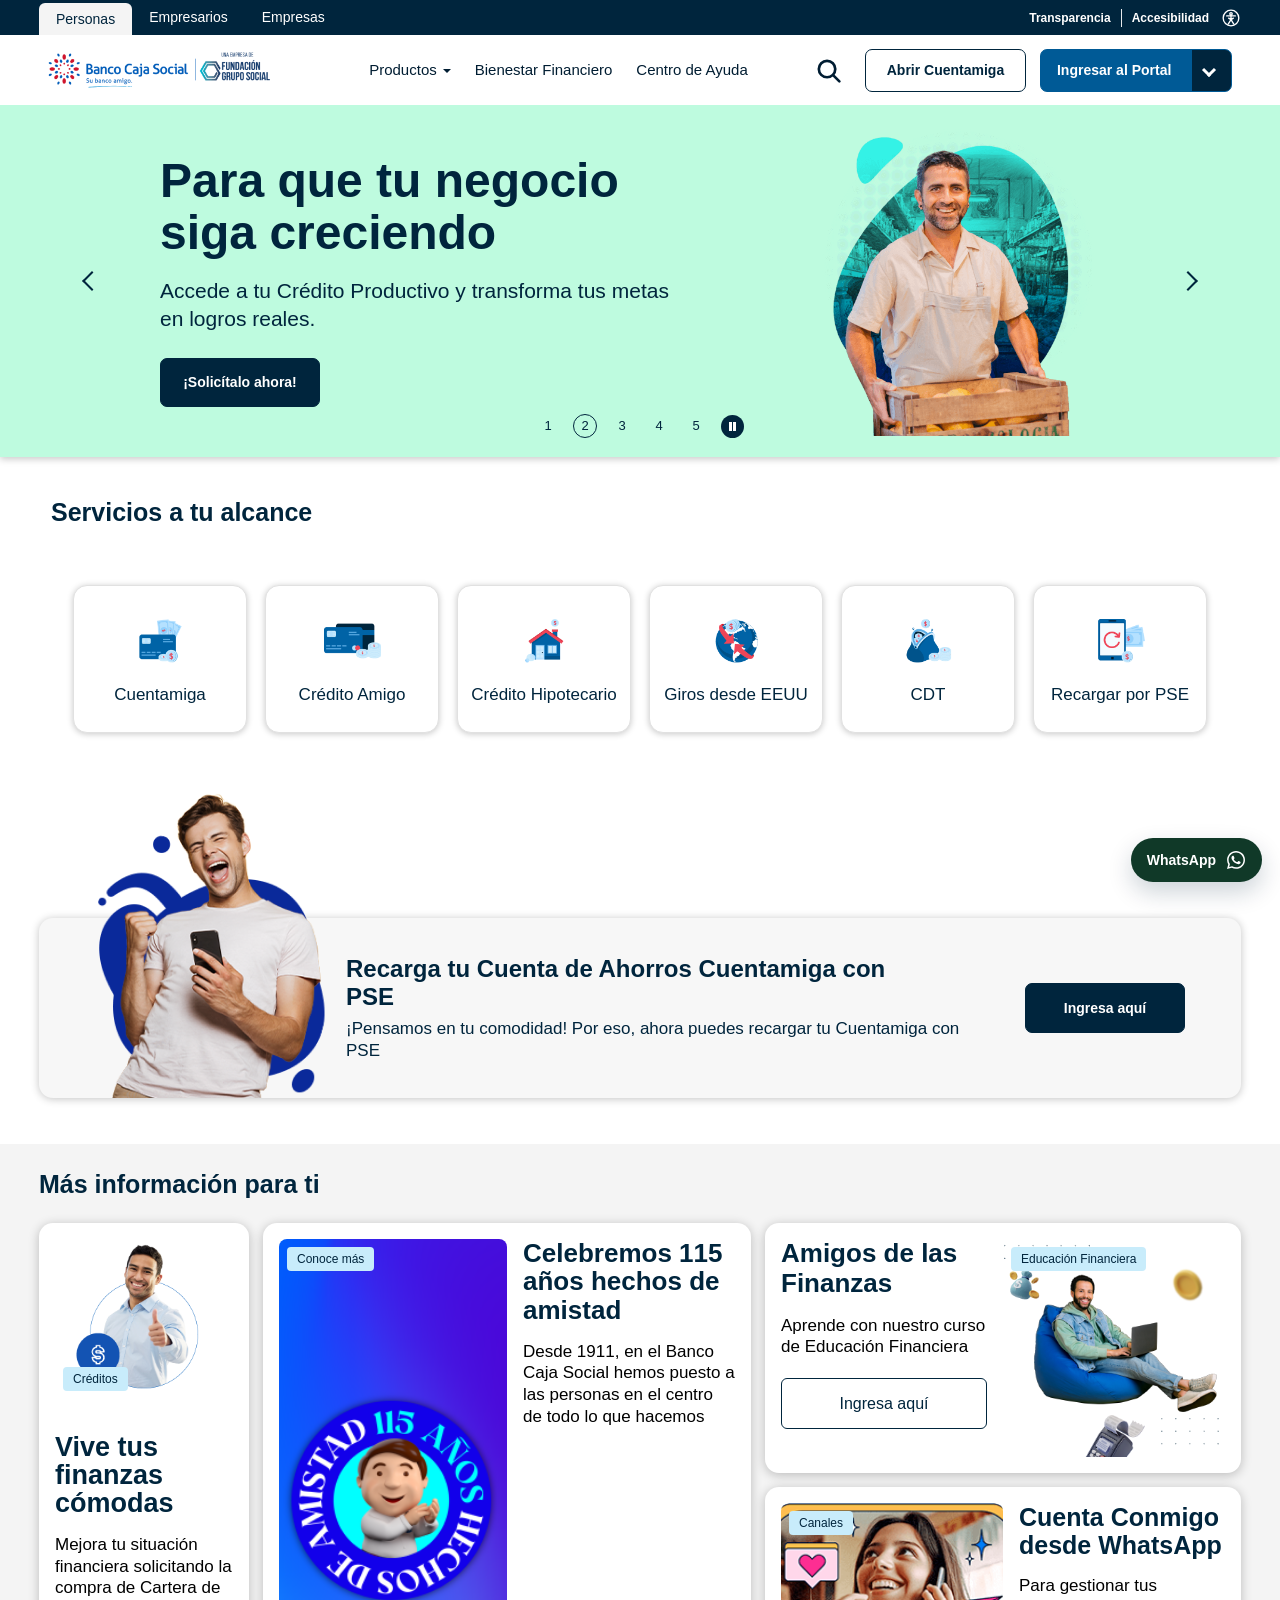
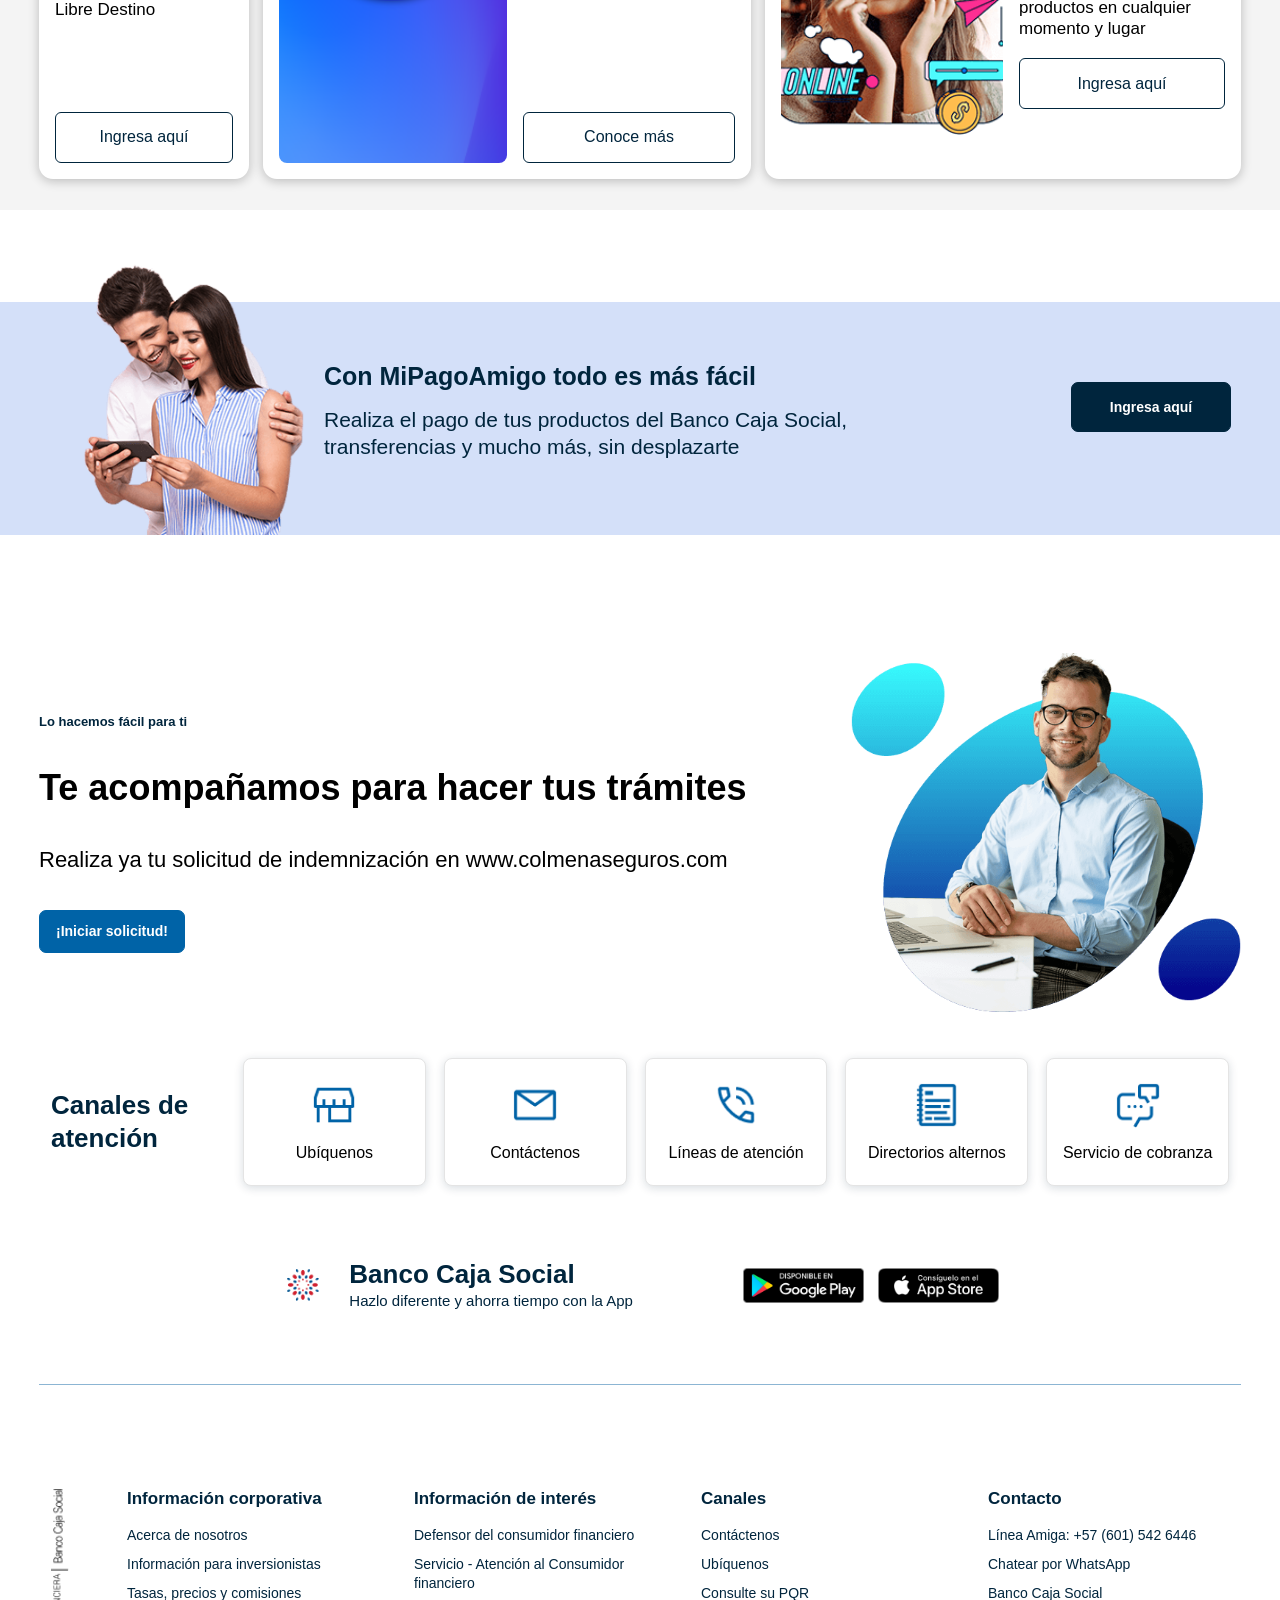
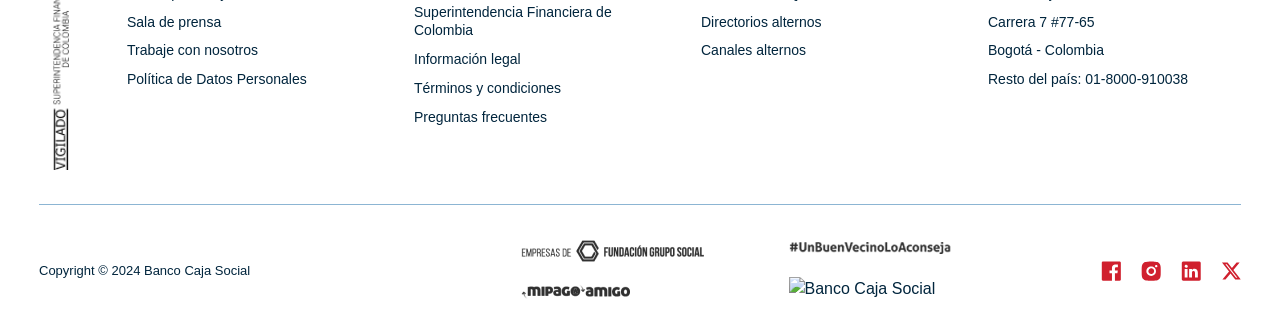
==== commit c1ce2071: "Login y mas paginas" ====
--- a/index.html
+++ b/index.html
@@ -19,8 +19,8 @@
       <div class="container topbar-content">
         <nav class="audience-tabs" aria-label="Tipo de cliente">
           <a class="tab active" href="#">Personas</a>
-          <a class="tab" href="#">Empresarios</a>
-          <a class="tab" href="#">Empresas</a>
+          <a class="tab" href="pages/empresarios.html">Empresarios</a>
+          <a class="tab" href="pages/empresas.html">Empresas</a>
         </nav>
 
         <div class="topbar-links">
@@ -124,8 +124,8 @@
                 Ingresar al Portal
               </button>
               <ul class="dropdown-menu dropdown-menu-end">
-                <li><a class="dropdown-item" href="#">Ingresar al Portal<br>Personas</a></li>
-                <li><a class="dropdown-item" href="#">Portal Personas<br>(Versión anterior)</a></li>
+                <li><a class="dropdown-item" href="pages/portal-personas.html">Ingresar al Portal<br>Personas</a></li>
+                <li><a class="dropdown-item" href="pages/portal-personas-anterior.html">Portal Personas<br>(Versión anterior)</a></li>
               </ul>
             </div>
           </div>
@@ -509,6 +509,31 @@
 
   <script src="https://cdn.jsdelivr.net/npm/bootstrap@5.3.0/dist/js/bootstrap.bundle.min.js"></script>
   <script>
+    const restoreHeaderState = () => {
+      const topbar = document.querySelector('.topbar');
+      const topbarContent = document.querySelector('.topbar-content');
+      const portalToggle = document.querySelector('.nav-actions .dropdown-toggle');
+      const portalMenu = document.querySelector('.nav-actions .dropdown-menu');
+
+      if (topbar) {
+        topbar.style.display = 'block';
+      }
+
+      if (topbarContent) {
+        topbarContent.style.display = 'flex';
+      }
+
+      if (portalToggle && portalMenu) {
+        portalToggle.classList.remove('show');
+        portalToggle.setAttribute('aria-expanded', 'false');
+        portalMenu.classList.remove('show');
+        portalMenu.removeAttribute('data-bs-popper');
+      }
+    };
+
+    window.addEventListener('pageshow', restoreHeaderState);
+    document.addEventListener('DOMContentLoaded', restoreHeaderState);
+
     // Control personalizado para pausar y reproducir el carrusel principal.
     const carouselElement = document.querySelector('#carouselPrincipal');
     const pauseButton = document.querySelector('.carousel-pause');
--- a/styles.css
+++ b/styles.css
@@ -13,7 +13,7 @@
 .container{max-width:1202px;padding-left:0;padding-right:0}
 /* Header: barra superior, logo, menu principal y botones de acceso */
 .site-header{position:sticky;top:0;z-index:1100;background:#ffffff;box-shadow:none}
-.topbar{background:var(--ink);color:#ffffff}
+.topbar{display:block;min-height:35px;background:var(--ink);color:#ffffff}
 .topbar-content{min-height:35px;display:flex;align-items:flex-end;justify-content:space-between;gap:24px}
 .audience-tabs,.topbar-links,.nav-actions{display:flex;align-items:center}
 .audience-tabs{align-self:stretch}
@@ -67,7 +67,8 @@
 /* Elementos que se activan solo en el menu movil */
 .mobile-menu-header,.mobile-menu-search,.mobile-menu-extra{display:none}
 @media (min-width:992px){
-  .topbar{display:none}
+  .topbar{display:block !important}
+  .topbar-content{display:flex !important}
   .main-nav .container{width:min(1202px,calc(100% - 96px))}
 }
 /* Carrusel principal y banners de portada */
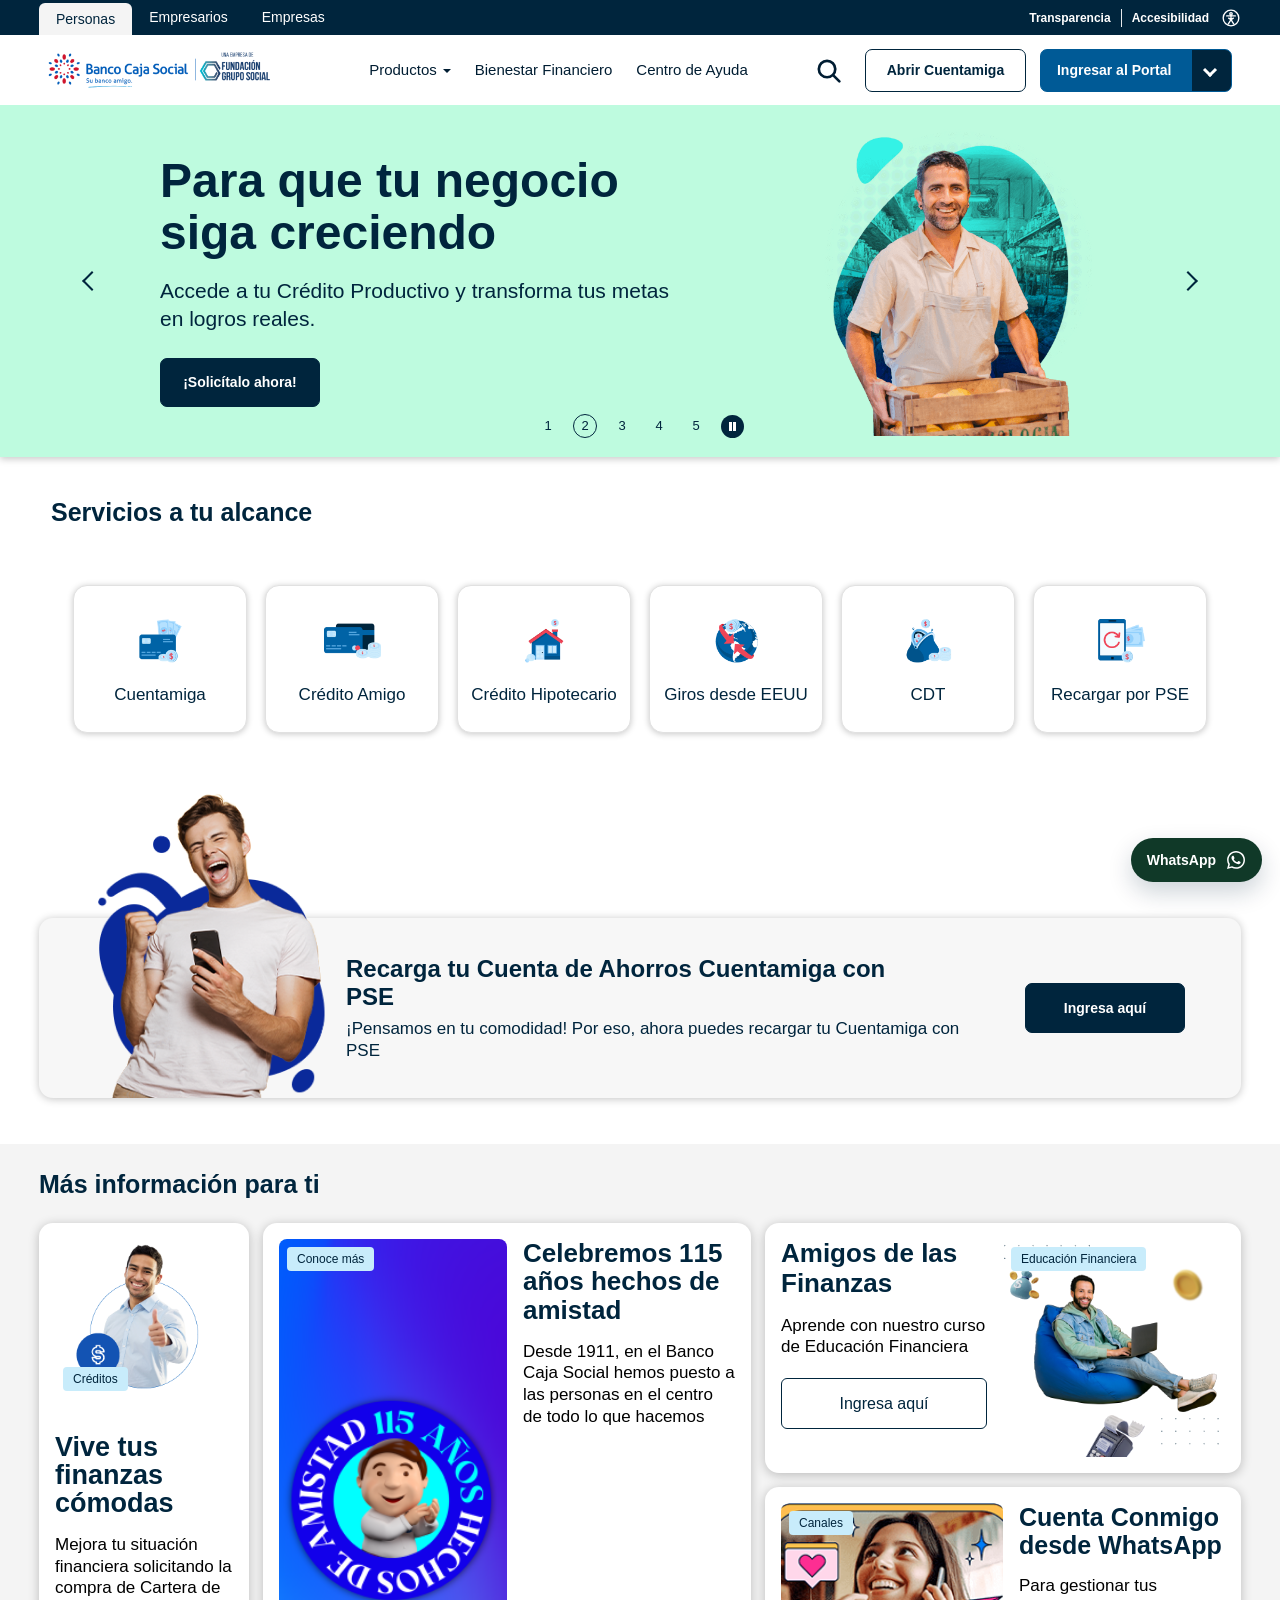
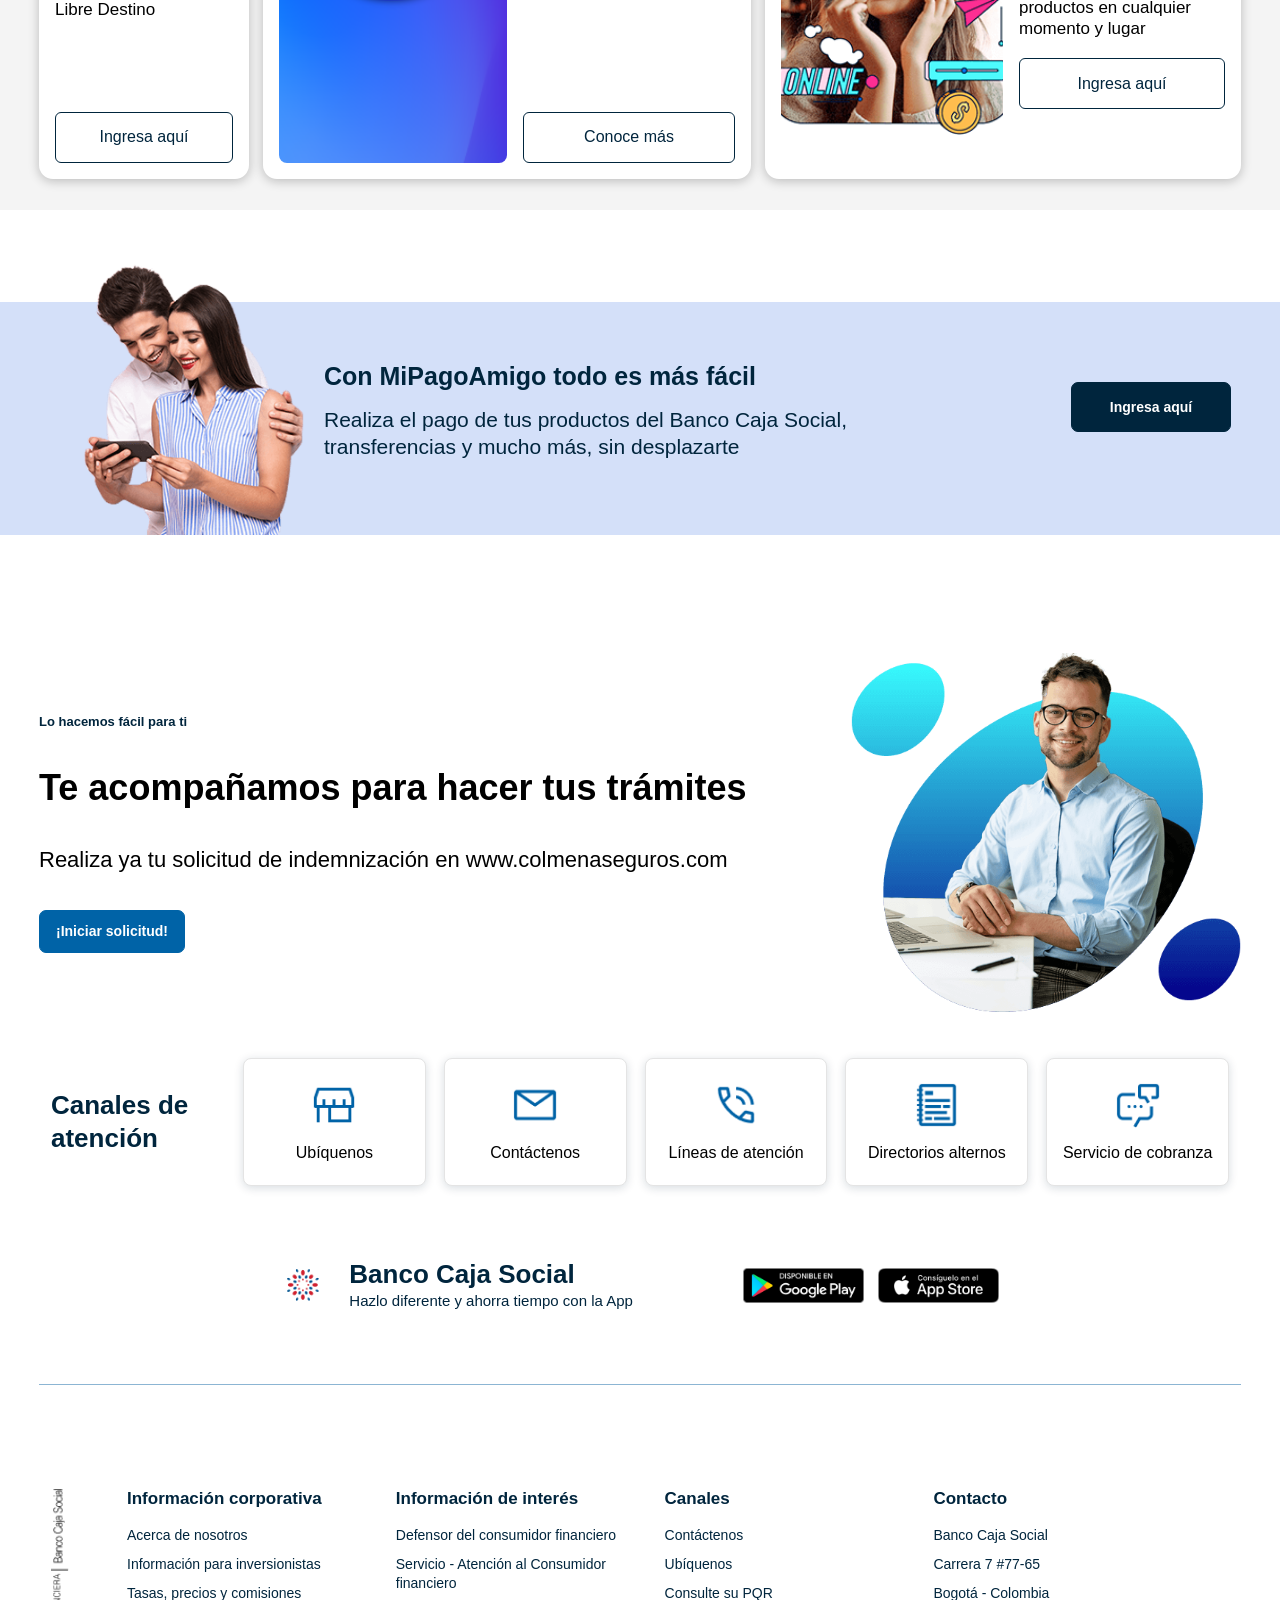
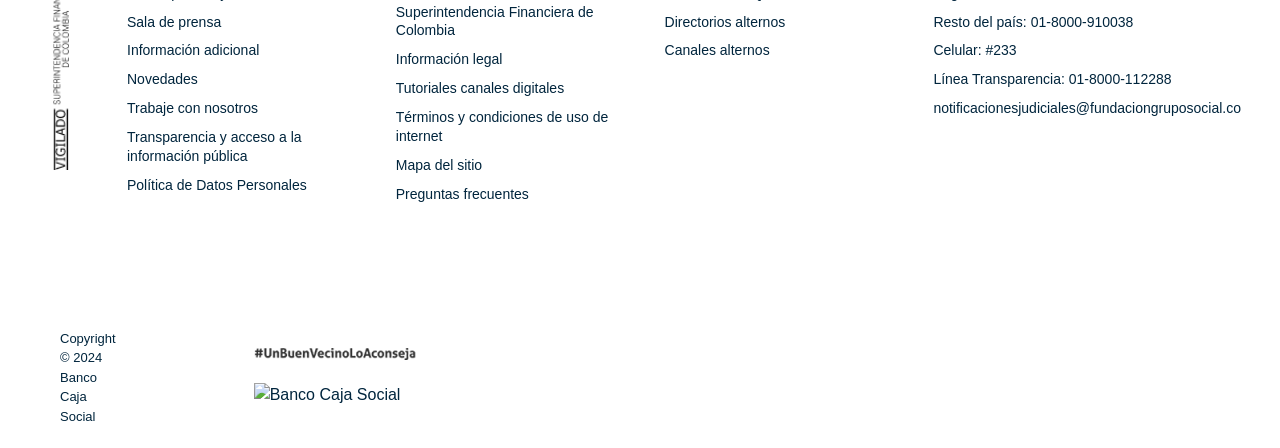
==== commit aa98cca3: "Login" ====
--- a/index.html
+++ b/index.html
@@ -3,7 +3,7 @@
 <head>
   <meta charset="UTF-8">
   <meta name="viewport" content="width=device-width, initial-scale=1.0">
-  <meta name="description" content="Réplica académica de la página principal de Banco Caja Social.">
+  <meta name="description" content="RÃƒÆ’Ã†â€™Ãƒâ€ Ã¢â‚¬â„¢ÃƒÆ’Ã¢â‚¬Â ÃƒÂ¢Ã¢â€šÂ¬Ã¢â€žÂ¢ÃƒÆ’Ã†â€™ÃƒÂ¢Ã¢â€šÂ¬Ã‚Â ÃƒÆ’Ã‚Â¢ÃƒÂ¢Ã¢â‚¬Å¡Ã‚Â¬ÃƒÂ¢Ã¢â‚¬Å¾Ã‚Â¢ÃƒÆ’Ã†â€™Ãƒâ€ Ã¢â‚¬â„¢ÃƒÆ’Ã‚Â¢ÃƒÂ¢Ã¢â‚¬Å¡Ã‚Â¬Ãƒâ€¦Ã‚Â¡ÃƒÆ’Ã†â€™ÃƒÂ¢Ã¢â€šÂ¬Ã…Â¡ÃƒÆ’Ã¢â‚¬Å¡Ãƒâ€šÃ‚Â¯ÃƒÆ’Ã†â€™Ãƒâ€ Ã¢â‚¬â„¢ÃƒÆ’Ã¢â‚¬Â ÃƒÂ¢Ã¢â€šÂ¬Ã¢â€žÂ¢ÃƒÆ’Ã†â€™Ãƒâ€šÃ‚Â¢ÃƒÆ’Ã‚Â¢ÃƒÂ¢Ã¢â€šÂ¬Ã…Â¡Ãƒâ€šÃ‚Â¬ÃƒÆ’Ã¢â‚¬Â¦Ãƒâ€šÃ‚Â¡ÃƒÆ’Ã†â€™Ãƒâ€ Ã¢â‚¬â„¢ÃƒÆ’Ã‚Â¢ÃƒÂ¢Ã¢â‚¬Å¡Ã‚Â¬Ãƒâ€¦Ã‚Â¡ÃƒÆ’Ã†â€™ÃƒÂ¢Ã¢â€šÂ¬Ã…Â¡ÃƒÆ’Ã¢â‚¬Å¡Ãƒâ€šÃ‚Â¿ÃƒÆ’Ã†â€™Ãƒâ€ Ã¢â‚¬â„¢ÃƒÆ’Ã¢â‚¬Â ÃƒÂ¢Ã¢â€šÂ¬Ã¢â€žÂ¢ÃƒÆ’Ã†â€™Ãƒâ€šÃ‚Â¢ÃƒÆ’Ã‚Â¢ÃƒÂ¢Ã¢â€šÂ¬Ã…Â¡Ãƒâ€šÃ‚Â¬ÃƒÆ’Ã¢â‚¬Â¦Ãƒâ€šÃ‚Â¡ÃƒÆ’Ã†â€™Ãƒâ€ Ã¢â‚¬â„¢ÃƒÆ’Ã‚Â¢ÃƒÂ¢Ã¢â‚¬Å¡Ã‚Â¬Ãƒâ€¦Ã‚Â¡ÃƒÆ’Ã†â€™ÃƒÂ¢Ã¢â€šÂ¬Ã…Â¡ÃƒÆ’Ã¢â‚¬Å¡Ãƒâ€šÃ‚Â½?plica acadÃƒÆ’Ã†â€™Ãƒâ€ Ã¢â‚¬â„¢ÃƒÆ’Ã¢â‚¬Â ÃƒÂ¢Ã¢â€šÂ¬Ã¢â€žÂ¢ÃƒÆ’Ã†â€™ÃƒÂ¢Ã¢â€šÂ¬Ã‚Â ÃƒÆ’Ã‚Â¢ÃƒÂ¢Ã¢â‚¬Å¡Ã‚Â¬ÃƒÂ¢Ã¢â‚¬Å¾Ã‚Â¢ÃƒÆ’Ã†â€™Ãƒâ€ Ã¢â‚¬â„¢ÃƒÆ’Ã‚Â¢ÃƒÂ¢Ã¢â‚¬Å¡Ã‚Â¬Ãƒâ€¦Ã‚Â¡ÃƒÆ’Ã†â€™ÃƒÂ¢Ã¢â€šÂ¬Ã…Â¡ÃƒÆ’Ã¢â‚¬Å¡Ãƒâ€šÃ‚Â¯ÃƒÆ’Ã†â€™Ãƒâ€ Ã¢â‚¬â„¢ÃƒÆ’Ã¢â‚¬Â ÃƒÂ¢Ã¢â€šÂ¬Ã¢â€žÂ¢ÃƒÆ’Ã†â€™Ãƒâ€šÃ‚Â¢ÃƒÆ’Ã‚Â¢ÃƒÂ¢Ã¢â€šÂ¬Ã…Â¡Ãƒâ€šÃ‚Â¬ÃƒÆ’Ã¢â‚¬Â¦Ãƒâ€šÃ‚Â¡ÃƒÆ’Ã†â€™Ãƒâ€ Ã¢â‚¬â„¢ÃƒÆ’Ã‚Â¢ÃƒÂ¢Ã¢â‚¬Å¡Ã‚Â¬Ãƒâ€¦Ã‚Â¡ÃƒÆ’Ã†â€™ÃƒÂ¢Ã¢â€šÂ¬Ã…Â¡ÃƒÆ’Ã¢â‚¬Å¡Ãƒâ€šÃ‚Â¿ÃƒÆ’Ã†â€™Ãƒâ€ Ã¢â‚¬â„¢ÃƒÆ’Ã¢â‚¬Â ÃƒÂ¢Ã¢â€šÂ¬Ã¢â€žÂ¢ÃƒÆ’Ã†â€™Ãƒâ€šÃ‚Â¢ÃƒÆ’Ã‚Â¢ÃƒÂ¢Ã¢â€šÂ¬Ã…Â¡Ãƒâ€šÃ‚Â¬ÃƒÆ’Ã¢â‚¬Â¦Ãƒâ€šÃ‚Â¡ÃƒÆ’Ã†â€™Ãƒâ€ Ã¢â‚¬â„¢ÃƒÆ’Ã‚Â¢ÃƒÂ¢Ã¢â‚¬Å¡Ã‚Â¬Ãƒâ€¦Ã‚Â¡ÃƒÆ’Ã†â€™ÃƒÂ¢Ã¢â€šÂ¬Ã…Â¡ÃƒÆ’Ã¢â‚¬Å¡Ãƒâ€šÃ‚Â½?mica de la pÃƒÆ’Ã†â€™Ãƒâ€ Ã¢â‚¬â„¢ÃƒÆ’Ã¢â‚¬Â ÃƒÂ¢Ã¢â€šÂ¬Ã¢â€žÂ¢ÃƒÆ’Ã†â€™ÃƒÂ¢Ã¢â€šÂ¬Ã‚Â ÃƒÆ’Ã‚Â¢ÃƒÂ¢Ã¢â‚¬Å¡Ã‚Â¬ÃƒÂ¢Ã¢â‚¬Å¾Ã‚Â¢ÃƒÆ’Ã†â€™Ãƒâ€ Ã¢â‚¬â„¢ÃƒÆ’Ã‚Â¢ÃƒÂ¢Ã¢â‚¬Å¡Ã‚Â¬Ãƒâ€šÃ‚Â ÃƒÆ’Ã†â€™Ãƒâ€šÃ‚Â¢ÃƒÆ’Ã‚Â¢ÃƒÂ¢Ã¢â€šÂ¬Ã…Â¡Ãƒâ€šÃ‚Â¬ÃƒÆ’Ã‚Â¢ÃƒÂ¢Ã¢â€šÂ¬Ã…Â¾Ãƒâ€šÃ‚Â¢ÃƒÆ’Ã†â€™Ãƒâ€ Ã¢â‚¬â„¢ÃƒÆ’Ã¢â‚¬Â ÃƒÂ¢Ã¢â€šÂ¬Ã¢â€žÂ¢ÃƒÆ’Ã†â€™Ãƒâ€šÃ‚Â¢ÃƒÆ’Ã‚Â¢ÃƒÂ¢Ã¢â€šÂ¬Ã…Â¡Ãƒâ€šÃ‚Â¬ÃƒÆ’Ã¢â‚¬Â¦Ãƒâ€šÃ‚Â¡ÃƒÆ’Ã†â€™Ãƒâ€ Ã¢â‚¬â„¢ÃƒÆ’Ã‚Â¢ÃƒÂ¢Ã¢â‚¬Å¡Ã‚Â¬Ãƒâ€¦Ã‚Â¡ÃƒÆ’Ã†â€™ÃƒÂ¢Ã¢â€šÂ¬Ã…Â¡ÃƒÆ’Ã¢â‚¬Å¡Ãƒâ€šÃ‚Â¡gina principal de Banco Caja Social.">
   <title>Banco Caja Social | Su Banco Amigo</title>
   <link rel="icon" type="image/webp" href="Images/iso-ban-caja-social.webp">
 
@@ -12,7 +12,7 @@
 </head>
 
 <body>
-  <!-- Encabezado principal: contiene barra superior, logo, menú y botones de acceso -->
+  <!-- Encabezado principal: contiene barra superior, logo, menÃƒÆ’Ã†â€™Ãƒâ€ Ã¢â‚¬â„¢ÃƒÆ’Ã¢â‚¬Â ÃƒÂ¢Ã¢â€šÂ¬Ã¢â€žÂ¢ÃƒÆ’Ã†â€™ÃƒÂ¢Ã¢â€šÂ¬Ã‚Â ÃƒÆ’Ã‚Â¢ÃƒÂ¢Ã¢â‚¬Å¡Ã‚Â¬ÃƒÂ¢Ã¢â‚¬Å¾Ã‚Â¢ÃƒÆ’Ã†â€™Ãƒâ€ Ã¢â‚¬â„¢ÃƒÆ’Ã‚Â¢ÃƒÂ¢Ã¢â‚¬Å¡Ã‚Â¬Ãƒâ€šÃ‚Â ÃƒÆ’Ã†â€™Ãƒâ€šÃ‚Â¢ÃƒÆ’Ã‚Â¢ÃƒÂ¢Ã¢â€šÂ¬Ã…Â¡Ãƒâ€šÃ‚Â¬ÃƒÆ’Ã‚Â¢ÃƒÂ¢Ã¢â€šÂ¬Ã…Â¾Ãƒâ€šÃ‚Â¢ÃƒÆ’Ã†â€™Ãƒâ€ Ã¢â‚¬â„¢ÃƒÆ’Ã¢â‚¬Â ÃƒÂ¢Ã¢â€šÂ¬Ã¢â€žÂ¢ÃƒÆ’Ã†â€™Ãƒâ€šÃ‚Â¢ÃƒÆ’Ã‚Â¢ÃƒÂ¢Ã¢â€šÂ¬Ã…Â¡Ãƒâ€šÃ‚Â¬ÃƒÆ’Ã¢â‚¬Â¦Ãƒâ€šÃ‚Â¡ÃƒÆ’Ã†â€™Ãƒâ€ Ã¢â‚¬â„¢ÃƒÆ’Ã‚Â¢ÃƒÂ¢Ã¢â‚¬Å¡Ã‚Â¬Ãƒâ€¦Ã‚Â¡ÃƒÆ’Ã†â€™ÃƒÂ¢Ã¢â€šÂ¬Ã…Â¡ÃƒÆ’Ã¢â‚¬Å¡Ãƒâ€šÃ‚Âº y botones de acceso -->
   <header class="site-header">
     <!-- Barra superior con tipos de cliente y enlaces institucionales -->
     <div class="topbar">
@@ -37,7 +37,7 @@
       </div>
     </div>
 
-    <!-- Navegación principal del sitio -->
+    <!-- NavegaciÃƒÆ’Ã†â€™Ãƒâ€ Ã¢â‚¬â„¢ÃƒÆ’Ã¢â‚¬Â ÃƒÂ¢Ã¢â€šÂ¬Ã¢â€žÂ¢ÃƒÆ’Ã†â€™ÃƒÂ¢Ã¢â€šÂ¬Ã‚Â ÃƒÆ’Ã‚Â¢ÃƒÂ¢Ã¢â‚¬Å¡Ã‚Â¬ÃƒÂ¢Ã¢â‚¬Å¾Ã‚Â¢ÃƒÆ’Ã†â€™Ãƒâ€ Ã¢â‚¬â„¢ÃƒÆ’Ã‚Â¢ÃƒÂ¢Ã¢â‚¬Å¡Ã‚Â¬Ãƒâ€šÃ‚Â ÃƒÆ’Ã†â€™Ãƒâ€šÃ‚Â¢ÃƒÆ’Ã‚Â¢ÃƒÂ¢Ã¢â€šÂ¬Ã…Â¡Ãƒâ€šÃ‚Â¬ÃƒÆ’Ã‚Â¢ÃƒÂ¢Ã¢â€šÂ¬Ã…Â¾Ãƒâ€šÃ‚Â¢ÃƒÆ’Ã†â€™Ãƒâ€ Ã¢â‚¬â„¢ÃƒÆ’Ã¢â‚¬Â ÃƒÂ¢Ã¢â€šÂ¬Ã¢â€žÂ¢ÃƒÆ’Ã†â€™Ãƒâ€šÃ‚Â¢ÃƒÆ’Ã‚Â¢ÃƒÂ¢Ã¢â€šÂ¬Ã…Â¡Ãƒâ€šÃ‚Â¬ÃƒÆ’Ã¢â‚¬Â¦Ãƒâ€šÃ‚Â¡ÃƒÆ’Ã†â€™Ãƒâ€ Ã¢â‚¬â„¢ÃƒÆ’Ã‚Â¢ÃƒÂ¢Ã¢â‚¬Å¡Ã‚Â¬Ãƒâ€¦Ã‚Â¡ÃƒÆ’Ã†â€™ÃƒÂ¢Ã¢â€šÂ¬Ã…Â¡ÃƒÆ’Ã¢â‚¬Å¡Ãƒâ€šÃ‚Â³n principal del sitio -->
     <nav class="navbar navbar-expand-lg main-nav">
       <div class="container">
         <!-- Logo del banco -->
@@ -45,7 +45,7 @@
           <img src="Images/Logo-Banco-Caja-Social.png" alt="Logo Banco Caja Social">
         </a>
 
-        <button class="navbar-toggler" type="button" data-bs-toggle="collapse" data-bs-target="#menu" aria-controls="menu" aria-expanded="false" aria-label="Abrir menú">
+        <button class="navbar-toggler" type="button" data-bs-toggle="collapse" data-bs-target="#menu" aria-controls="menu" aria-expanded="false" aria-label="Abrir menu">
           <span class="navbar-toggler-icon"></span>
         </button>
 
@@ -53,12 +53,12 @@
           <!-- Encabezado interno del menu movil -->
           <div class="mobile-menu-header">
             <img src="Images/Logo_type2.png" alt="Banco Caja Social">
-            <button class="mobile-menu-close" type="button" data-bs-toggle="collapse" data-bs-target="#menu" aria-controls="menu" aria-label="Cerrar menú"></button>
+            <button class="mobile-menu-close" type="button" data-bs-toggle="collapse" data-bs-target="#menu" aria-controls="menu" aria-label="Cerrar menu"></button>
           </div>
 
           <!-- Buscador del menu movil -->
           <form class="mobile-menu-search" role="search">
-            <input type="search" placeholder="Buscar en la página" aria-label="Buscar en la página">
+            <input type="search" placeholder="Buscar en la pagina" aria-label="Buscar en la pagina">
             <button type="submit" aria-label="Buscar">
               <svg viewBox="0 0 24 24" aria-hidden="true" focusable="false">
                 <circle cx="10.8" cy="10.8" r="6.8"></circle>
@@ -74,27 +74,27 @@
               <!-- Menu desplegable grande con categorias y productos -->
               <div class="dropdown-menu mega-menu">
                 <div class="container mega-menu-layout">
-                  <div class="mega-categories" aria-label="Categorías de productos">
-                    <a class="mega-category active" href="#">Cuentas Bancarias <span aria-hidden="true">›</span></a>
-                    <a class="mega-category" href="#">Créditos de Vivienda <span aria-hidden="true">›</span></a>
-                    <a class="mega-category" href="#">Créditos <span aria-hidden="true">›</span></a>
-                    <a class="mega-category" href="#">Tarjetas de Crédito <span aria-hidden="true">›</span></a>
-                    <a class="mega-category" href="#">Inversión <span aria-hidden="true">›</span></a>
-                    <a class="mega-category" href="#">Giros Internacionales <span aria-hidden="true">›</span></a>
-                    <a class="mega-category" href="#">Seguros <span aria-hidden="true">›</span></a>
+                  <div class="mega-categories" aria-label="CategorÃƒÆ’Ã†â€™Ãƒâ€ Ã¢â‚¬â„¢ÃƒÆ’Ã¢â‚¬Â ÃƒÂ¢Ã¢â€šÂ¬Ã¢â€žÂ¢ÃƒÆ’Ã†â€™ÃƒÂ¢Ã¢â€šÂ¬Ã‚Â ÃƒÆ’Ã‚Â¢ÃƒÂ¢Ã¢â‚¬Å¡Ã‚Â¬ÃƒÂ¢Ã¢â‚¬Å¾Ã‚Â¢ÃƒÆ’Ã†â€™Ãƒâ€ Ã¢â‚¬â„¢ÃƒÆ’Ã‚Â¢ÃƒÂ¢Ã¢â‚¬Å¡Ã‚Â¬Ãƒâ€šÃ‚Â ÃƒÆ’Ã†â€™Ãƒâ€šÃ‚Â¢ÃƒÆ’Ã‚Â¢ÃƒÂ¢Ã¢â€šÂ¬Ã…Â¡Ãƒâ€šÃ‚Â¬ÃƒÆ’Ã‚Â¢ÃƒÂ¢Ã¢â€šÂ¬Ã…Â¾Ãƒâ€šÃ‚Â¢ÃƒÆ’Ã†â€™Ãƒâ€ Ã¢â‚¬â„¢ÃƒÆ’Ã¢â‚¬Â ÃƒÂ¢Ã¢â€šÂ¬Ã¢â€žÂ¢ÃƒÆ’Ã†â€™Ãƒâ€šÃ‚Â¢ÃƒÆ’Ã‚Â¢ÃƒÂ¢Ã¢â€šÂ¬Ã…Â¡Ãƒâ€šÃ‚Â¬ÃƒÆ’Ã¢â‚¬Â¦Ãƒâ€šÃ‚Â¡ÃƒÆ’Ã†â€™Ãƒâ€ Ã¢â‚¬â„¢ÃƒÆ’Ã‚Â¢ÃƒÂ¢Ã¢â‚¬Å¡Ã‚Â¬Ãƒâ€¦Ã‚Â¡ÃƒÆ’Ã†â€™ÃƒÂ¢Ã¢â€šÂ¬Ã…Â¡ÃƒÆ’Ã¢â‚¬Å¡Ãƒâ€šÃ‚Â­as de productos">
+                    <a class="mega-category active" href="#">Cuentas Bancarias <span aria-hidden="true">ÃƒÆ’Ã†â€™Ãƒâ€ Ã¢â‚¬â„¢ÃƒÆ’Ã¢â‚¬Â ÃƒÂ¢Ã¢â€šÂ¬Ã¢â€žÂ¢ÃƒÆ’Ã†â€™ÃƒÂ¢Ã¢â€šÂ¬Ã‚Â ÃƒÆ’Ã‚Â¢ÃƒÂ¢Ã¢â‚¬Å¡Ã‚Â¬ÃƒÂ¢Ã¢â‚¬Å¾Ã‚Â¢ÃƒÆ’Ã†â€™Ãƒâ€ Ã¢â‚¬â„¢ÃƒÆ’Ã‚Â¢ÃƒÂ¢Ã¢â‚¬Å¡Ã‚Â¬Ãƒâ€¦Ã‚Â¡ÃƒÆ’Ã†â€™ÃƒÂ¢Ã¢â€šÂ¬Ã…Â¡ÃƒÆ’Ã¢â‚¬Å¡Ãƒâ€šÃ‚Â¢ÃƒÆ’Ã†â€™Ãƒâ€ Ã¢â‚¬â„¢ÃƒÆ’Ã¢â‚¬Â ÃƒÂ¢Ã¢â€šÂ¬Ã¢â€žÂ¢ÃƒÆ’Ã†â€™ÃƒÂ¢Ã¢â€šÂ¬Ã…Â¡ÃƒÆ’Ã¢â‚¬Å¡Ãƒâ€šÃ‚Â¢ÃƒÆ’Ã†â€™Ãƒâ€ Ã¢â‚¬â„¢ÃƒÆ’Ã¢â‚¬Å¡Ãƒâ€šÃ‚Â¢ÃƒÆ’Ã†â€™Ãƒâ€šÃ‚Â¢ÃƒÆ’Ã‚Â¢ÃƒÂ¢Ã¢â‚¬Å¡Ã‚Â¬Ãƒâ€¦Ã‚Â¡ÃƒÆ’Ã¢â‚¬Å¡Ãƒâ€šÃ‚Â¬ÃƒÆ’Ã†â€™ÃƒÂ¢Ã¢â€šÂ¬Ã‚Â¦ÃƒÆ’Ã¢â‚¬Å¡Ãƒâ€šÃ‚Â¡ÃƒÆ’Ã†â€™Ãƒâ€ Ã¢â‚¬â„¢ÃƒÆ’Ã‚Â¢ÃƒÂ¢Ã¢â‚¬Å¡Ã‚Â¬Ãƒâ€¦Ã‚Â¡ÃƒÆ’Ã†â€™ÃƒÂ¢Ã¢â€šÂ¬Ã…Â¡ÃƒÆ’Ã¢â‚¬Å¡Ãƒâ€šÃ‚Â¬ÃƒÆ’Ã†â€™Ãƒâ€ Ã¢â‚¬â„¢ÃƒÆ’Ã¢â‚¬Â ÃƒÂ¢Ã¢â€šÂ¬Ã¢â€žÂ¢ÃƒÆ’Ã†â€™Ãƒâ€šÃ‚Â¢ÃƒÆ’Ã‚Â¢ÃƒÂ¢Ã¢â€šÂ¬Ã…Â¡Ãƒâ€šÃ‚Â¬ÃƒÆ’Ã¢â‚¬Â¦Ãƒâ€šÃ‚Â¡ÃƒÆ’Ã†â€™Ãƒâ€ Ã¢â‚¬â„¢ÃƒÆ’Ã‚Â¢ÃƒÂ¢Ã¢â‚¬Å¡Ã‚Â¬Ãƒâ€¦Ã‚Â¡ÃƒÆ’Ã†â€™ÃƒÂ¢Ã¢â€šÂ¬Ã…Â¡ÃƒÆ’Ã¢â‚¬Å¡Ãƒâ€šÃ‚Âº</span></a>
+                    <a class="mega-category" href="#">CrÃƒÆ’Ã†â€™Ãƒâ€ Ã¢â‚¬â„¢ÃƒÆ’Ã¢â‚¬Â ÃƒÂ¢Ã¢â€šÂ¬Ã¢â€žÂ¢ÃƒÆ’Ã†â€™ÃƒÂ¢Ã¢â€šÂ¬Ã‚Â ÃƒÆ’Ã‚Â¢ÃƒÂ¢Ã¢â‚¬Å¡Ã‚Â¬ÃƒÂ¢Ã¢â‚¬Å¾Ã‚Â¢ÃƒÆ’Ã†â€™Ãƒâ€ Ã¢â‚¬â„¢ÃƒÆ’Ã‚Â¢ÃƒÂ¢Ã¢â‚¬Å¡Ã‚Â¬Ãƒâ€¦Ã‚Â¡ÃƒÆ’Ã†â€™ÃƒÂ¢Ã¢â€šÂ¬Ã…Â¡ÃƒÆ’Ã¢â‚¬Å¡Ãƒâ€šÃ‚Â¯ÃƒÆ’Ã†â€™Ãƒâ€ Ã¢â‚¬â„¢ÃƒÆ’Ã¢â‚¬Â ÃƒÂ¢Ã¢â€šÂ¬Ã¢â€žÂ¢ÃƒÆ’Ã†â€™Ãƒâ€šÃ‚Â¢ÃƒÆ’Ã‚Â¢ÃƒÂ¢Ã¢â€šÂ¬Ã…Â¡Ãƒâ€šÃ‚Â¬ÃƒÆ’Ã¢â‚¬Â¦Ãƒâ€šÃ‚Â¡ÃƒÆ’Ã†â€™Ãƒâ€ Ã¢â‚¬â„¢ÃƒÆ’Ã‚Â¢ÃƒÂ¢Ã¢â‚¬Å¡Ã‚Â¬Ãƒâ€¦Ã‚Â¡ÃƒÆ’Ã†â€™ÃƒÂ¢Ã¢â€šÂ¬Ã…Â¡ÃƒÆ’Ã¢â‚¬Å¡Ãƒâ€šÃ‚Â¿ÃƒÆ’Ã†â€™Ãƒâ€ Ã¢â‚¬â„¢ÃƒÆ’Ã¢â‚¬Â ÃƒÂ¢Ã¢â€šÂ¬Ã¢â€žÂ¢ÃƒÆ’Ã†â€™Ãƒâ€šÃ‚Â¢ÃƒÆ’Ã‚Â¢ÃƒÂ¢Ã¢â€šÂ¬Ã…Â¡Ãƒâ€šÃ‚Â¬ÃƒÆ’Ã¢â‚¬Â¦Ãƒâ€šÃ‚Â¡ÃƒÆ’Ã†â€™Ãƒâ€ Ã¢â‚¬â„¢ÃƒÆ’Ã‚Â¢ÃƒÂ¢Ã¢â‚¬Å¡Ã‚Â¬Ãƒâ€¦Ã‚Â¡ÃƒÆ’Ã†â€™ÃƒÂ¢Ã¢â€šÂ¬Ã…Â¡ÃƒÆ’Ã¢â‚¬Å¡Ãƒâ€šÃ‚Â½?ditos de Vivienda <span aria-hidden="true">ÃƒÆ’Ã†â€™Ãƒâ€ Ã¢â‚¬â„¢ÃƒÆ’Ã¢â‚¬Â ÃƒÂ¢Ã¢â€šÂ¬Ã¢â€žÂ¢ÃƒÆ’Ã†â€™ÃƒÂ¢Ã¢â€šÂ¬Ã‚Â ÃƒÆ’Ã‚Â¢ÃƒÂ¢Ã¢â‚¬Å¡Ã‚Â¬ÃƒÂ¢Ã¢â‚¬Å¾Ã‚Â¢ÃƒÆ’Ã†â€™Ãƒâ€ Ã¢â‚¬â„¢ÃƒÆ’Ã‚Â¢ÃƒÂ¢Ã¢â‚¬Å¡Ã‚Â¬Ãƒâ€¦Ã‚Â¡ÃƒÆ’Ã†â€™ÃƒÂ¢Ã¢â€šÂ¬Ã…Â¡ÃƒÆ’Ã¢â‚¬Å¡Ãƒâ€šÃ‚Â¢ÃƒÆ’Ã†â€™Ãƒâ€ Ã¢â‚¬â„¢ÃƒÆ’Ã¢â‚¬Â ÃƒÂ¢Ã¢â€šÂ¬Ã¢â€žÂ¢ÃƒÆ’Ã†â€™ÃƒÂ¢Ã¢â€šÂ¬Ã…Â¡ÃƒÆ’Ã¢â‚¬Å¡Ãƒâ€šÃ‚Â¢ÃƒÆ’Ã†â€™Ãƒâ€ Ã¢â‚¬â„¢ÃƒÆ’Ã¢â‚¬Å¡Ãƒâ€šÃ‚Â¢ÃƒÆ’Ã†â€™Ãƒâ€šÃ‚Â¢ÃƒÆ’Ã‚Â¢ÃƒÂ¢Ã¢â‚¬Å¡Ã‚Â¬Ãƒâ€¦Ã‚Â¡ÃƒÆ’Ã¢â‚¬Å¡Ãƒâ€šÃ‚Â¬ÃƒÆ’Ã†â€™ÃƒÂ¢Ã¢â€šÂ¬Ã‚Â¦ÃƒÆ’Ã¢â‚¬Å¡Ãƒâ€šÃ‚Â¡ÃƒÆ’Ã†â€™Ãƒâ€ Ã¢â‚¬â„¢ÃƒÆ’Ã‚Â¢ÃƒÂ¢Ã¢â‚¬Å¡Ã‚Â¬Ãƒâ€¦Ã‚Â¡ÃƒÆ’Ã†â€™ÃƒÂ¢Ã¢â€šÂ¬Ã…Â¡ÃƒÆ’Ã¢â‚¬Å¡Ãƒâ€šÃ‚Â¬ÃƒÆ’Ã†â€™Ãƒâ€ Ã¢â‚¬â„¢ÃƒÆ’Ã¢â‚¬Â ÃƒÂ¢Ã¢â€šÂ¬Ã¢â€žÂ¢ÃƒÆ’Ã†â€™Ãƒâ€šÃ‚Â¢ÃƒÆ’Ã‚Â¢ÃƒÂ¢Ã¢â€šÂ¬Ã…Â¡Ãƒâ€šÃ‚Â¬ÃƒÆ’Ã¢â‚¬Â¦Ãƒâ€šÃ‚Â¡ÃƒÆ’Ã†â€™Ãƒâ€ Ã¢â‚¬â„¢ÃƒÆ’Ã‚Â¢ÃƒÂ¢Ã¢â‚¬Å¡Ã‚Â¬Ãƒâ€¦Ã‚Â¡ÃƒÆ’Ã†â€™ÃƒÂ¢Ã¢â€šÂ¬Ã…Â¡ÃƒÆ’Ã¢â‚¬Å¡Ãƒâ€šÃ‚Âº</span></a>
+                    <a class="mega-category" href="#">CrÃƒÆ’Ã†â€™Ãƒâ€ Ã¢â‚¬â„¢ÃƒÆ’Ã¢â‚¬Â ÃƒÂ¢Ã¢â€šÂ¬Ã¢â€žÂ¢ÃƒÆ’Ã†â€™ÃƒÂ¢Ã¢â€šÂ¬Ã‚Â ÃƒÆ’Ã‚Â¢ÃƒÂ¢Ã¢â‚¬Å¡Ã‚Â¬ÃƒÂ¢Ã¢â‚¬Å¾Ã‚Â¢ÃƒÆ’Ã†â€™Ãƒâ€ Ã¢â‚¬â„¢ÃƒÆ’Ã‚Â¢ÃƒÂ¢Ã¢â‚¬Å¡Ã‚Â¬Ãƒâ€¦Ã‚Â¡ÃƒÆ’Ã†â€™ÃƒÂ¢Ã¢â€šÂ¬Ã…Â¡ÃƒÆ’Ã¢â‚¬Å¡Ãƒâ€šÃ‚Â¯ÃƒÆ’Ã†â€™Ãƒâ€ Ã¢â‚¬â„¢ÃƒÆ’Ã¢â‚¬Â ÃƒÂ¢Ã¢â€šÂ¬Ã¢â€žÂ¢ÃƒÆ’Ã†â€™Ãƒâ€šÃ‚Â¢ÃƒÆ’Ã‚Â¢ÃƒÂ¢Ã¢â€šÂ¬Ã…Â¡Ãƒâ€šÃ‚Â¬ÃƒÆ’Ã¢â‚¬Â¦Ãƒâ€šÃ‚Â¡ÃƒÆ’Ã†â€™Ãƒâ€ Ã¢â‚¬â„¢ÃƒÆ’Ã‚Â¢ÃƒÂ¢Ã¢â‚¬Å¡Ã‚Â¬Ãƒâ€¦Ã‚Â¡ÃƒÆ’Ã†â€™ÃƒÂ¢Ã¢â€šÂ¬Ã…Â¡ÃƒÆ’Ã¢â‚¬Å¡Ãƒâ€šÃ‚Â¿ÃƒÆ’Ã†â€™Ãƒâ€ Ã¢â‚¬â„¢ÃƒÆ’Ã¢â‚¬Â ÃƒÂ¢Ã¢â€šÂ¬Ã¢â€žÂ¢ÃƒÆ’Ã†â€™Ãƒâ€šÃ‚Â¢ÃƒÆ’Ã‚Â¢ÃƒÂ¢Ã¢â€šÂ¬Ã…Â¡Ãƒâ€šÃ‚Â¬ÃƒÆ’Ã¢â‚¬Â¦Ãƒâ€šÃ‚Â¡ÃƒÆ’Ã†â€™Ãƒâ€ Ã¢â‚¬â„¢ÃƒÆ’Ã‚Â¢ÃƒÂ¢Ã¢â‚¬Å¡Ã‚Â¬Ãƒâ€¦Ã‚Â¡ÃƒÆ’Ã†â€™ÃƒÂ¢Ã¢â€šÂ¬Ã…Â¡ÃƒÆ’Ã¢â‚¬Å¡Ãƒâ€šÃ‚Â½?ditos <span aria-hidden="true">ÃƒÆ’Ã†â€™Ãƒâ€ Ã¢â‚¬â„¢ÃƒÆ’Ã¢â‚¬Â ÃƒÂ¢Ã¢â€šÂ¬Ã¢â€žÂ¢ÃƒÆ’Ã†â€™ÃƒÂ¢Ã¢â€šÂ¬Ã‚Â ÃƒÆ’Ã‚Â¢ÃƒÂ¢Ã¢â‚¬Å¡Ã‚Â¬ÃƒÂ¢Ã¢â‚¬Å¾Ã‚Â¢ÃƒÆ’Ã†â€™Ãƒâ€ Ã¢â‚¬â„¢ÃƒÆ’Ã‚Â¢ÃƒÂ¢Ã¢â‚¬Å¡Ã‚Â¬Ãƒâ€¦Ã‚Â¡ÃƒÆ’Ã†â€™ÃƒÂ¢Ã¢â€šÂ¬Ã…Â¡ÃƒÆ’Ã¢â‚¬Å¡Ãƒâ€šÃ‚Â¢ÃƒÆ’Ã†â€™Ãƒâ€ Ã¢â‚¬â„¢ÃƒÆ’Ã¢â‚¬Â ÃƒÂ¢Ã¢â€šÂ¬Ã¢â€žÂ¢ÃƒÆ’Ã†â€™ÃƒÂ¢Ã¢â€šÂ¬Ã…Â¡ÃƒÆ’Ã¢â‚¬Å¡Ãƒâ€šÃ‚Â¢ÃƒÆ’Ã†â€™Ãƒâ€ Ã¢â‚¬â„¢ÃƒÆ’Ã¢â‚¬Å¡Ãƒâ€šÃ‚Â¢ÃƒÆ’Ã†â€™Ãƒâ€šÃ‚Â¢ÃƒÆ’Ã‚Â¢ÃƒÂ¢Ã¢â‚¬Å¡Ã‚Â¬Ãƒâ€¦Ã‚Â¡ÃƒÆ’Ã¢â‚¬Å¡Ãƒâ€šÃ‚Â¬ÃƒÆ’Ã†â€™ÃƒÂ¢Ã¢â€šÂ¬Ã‚Â¦ÃƒÆ’Ã¢â‚¬Å¡Ãƒâ€šÃ‚Â¡ÃƒÆ’Ã†â€™Ãƒâ€ Ã¢â‚¬â„¢ÃƒÆ’Ã‚Â¢ÃƒÂ¢Ã¢â‚¬Å¡Ã‚Â¬Ãƒâ€¦Ã‚Â¡ÃƒÆ’Ã†â€™ÃƒÂ¢Ã¢â€šÂ¬Ã…Â¡ÃƒÆ’Ã¢â‚¬Å¡Ãƒâ€šÃ‚Â¬ÃƒÆ’Ã†â€™Ãƒâ€ Ã¢â‚¬â„¢ÃƒÆ’Ã¢â‚¬Â ÃƒÂ¢Ã¢â€šÂ¬Ã¢â€žÂ¢ÃƒÆ’Ã†â€™Ãƒâ€šÃ‚Â¢ÃƒÆ’Ã‚Â¢ÃƒÂ¢Ã¢â€šÂ¬Ã…Â¡Ãƒâ€šÃ‚Â¬ÃƒÆ’Ã¢â‚¬Â¦Ãƒâ€šÃ‚Â¡ÃƒÆ’Ã†â€™Ãƒâ€ Ã¢â‚¬â„¢ÃƒÆ’Ã‚Â¢ÃƒÂ¢Ã¢â‚¬Å¡Ã‚Â¬Ãƒâ€¦Ã‚Â¡ÃƒÆ’Ã†â€™ÃƒÂ¢Ã¢â€šÂ¬Ã…Â¡ÃƒÆ’Ã¢â‚¬Å¡Ãƒâ€šÃ‚Âº</span></a>
+                    <a class="mega-category" href="#">Tarjetas de CrÃƒÆ’Ã†â€™Ãƒâ€ Ã¢â‚¬â„¢ÃƒÆ’Ã¢â‚¬Â ÃƒÂ¢Ã¢â€šÂ¬Ã¢â€žÂ¢ÃƒÆ’Ã†â€™ÃƒÂ¢Ã¢â€šÂ¬Ã‚Â ÃƒÆ’Ã‚Â¢ÃƒÂ¢Ã¢â‚¬Å¡Ã‚Â¬ÃƒÂ¢Ã¢â‚¬Å¾Ã‚Â¢ÃƒÆ’Ã†â€™Ãƒâ€ Ã¢â‚¬â„¢ÃƒÆ’Ã‚Â¢ÃƒÂ¢Ã¢â‚¬Å¡Ã‚Â¬Ãƒâ€¦Ã‚Â¡ÃƒÆ’Ã†â€™ÃƒÂ¢Ã¢â€šÂ¬Ã…Â¡ÃƒÆ’Ã¢â‚¬Å¡Ãƒâ€šÃ‚Â¯ÃƒÆ’Ã†â€™Ãƒâ€ Ã¢â‚¬â„¢ÃƒÆ’Ã¢â‚¬Â ÃƒÂ¢Ã¢â€šÂ¬Ã¢â€žÂ¢ÃƒÆ’Ã†â€™Ãƒâ€šÃ‚Â¢ÃƒÆ’Ã‚Â¢ÃƒÂ¢Ã¢â€šÂ¬Ã…Â¡Ãƒâ€šÃ‚Â¬ÃƒÆ’Ã¢â‚¬Â¦Ãƒâ€šÃ‚Â¡ÃƒÆ’Ã†â€™Ãƒâ€ Ã¢â‚¬â„¢ÃƒÆ’Ã‚Â¢ÃƒÂ¢Ã¢â‚¬Å¡Ã‚Â¬Ãƒâ€¦Ã‚Â¡ÃƒÆ’Ã†â€™ÃƒÂ¢Ã¢â€šÂ¬Ã…Â¡ÃƒÆ’Ã¢â‚¬Å¡Ãƒâ€šÃ‚Â¿ÃƒÆ’Ã†â€™Ãƒâ€ Ã¢â‚¬â„¢ÃƒÆ’Ã¢â‚¬Â ÃƒÂ¢Ã¢â€šÂ¬Ã¢â€žÂ¢ÃƒÆ’Ã†â€™Ãƒâ€šÃ‚Â¢ÃƒÆ’Ã‚Â¢ÃƒÂ¢Ã¢â€šÂ¬Ã…Â¡Ãƒâ€šÃ‚Â¬ÃƒÆ’Ã¢â‚¬Â¦Ãƒâ€šÃ‚Â¡ÃƒÆ’Ã†â€™Ãƒâ€ Ã¢â‚¬â„¢ÃƒÆ’Ã‚Â¢ÃƒÂ¢Ã¢â‚¬Å¡Ã‚Â¬Ãƒâ€¦Ã‚Â¡ÃƒÆ’Ã†â€™ÃƒÂ¢Ã¢â€šÂ¬Ã…Â¡ÃƒÆ’Ã¢â‚¬Å¡Ãƒâ€šÃ‚Â½?dito <span aria-hidden="true">ÃƒÆ’Ã†â€™Ãƒâ€ Ã¢â‚¬â„¢ÃƒÆ’Ã¢â‚¬Â ÃƒÂ¢Ã¢â€šÂ¬Ã¢â€žÂ¢ÃƒÆ’Ã†â€™ÃƒÂ¢Ã¢â€šÂ¬Ã‚Â ÃƒÆ’Ã‚Â¢ÃƒÂ¢Ã¢â‚¬Å¡Ã‚Â¬ÃƒÂ¢Ã¢â‚¬Å¾Ã‚Â¢ÃƒÆ’Ã†â€™Ãƒâ€ Ã¢â‚¬â„¢ÃƒÆ’Ã‚Â¢ÃƒÂ¢Ã¢â‚¬Å¡Ã‚Â¬Ãƒâ€¦Ã‚Â¡ÃƒÆ’Ã†â€™ÃƒÂ¢Ã¢â€šÂ¬Ã…Â¡ÃƒÆ’Ã¢â‚¬Å¡Ãƒâ€šÃ‚Â¢ÃƒÆ’Ã†â€™Ãƒâ€ Ã¢â‚¬â„¢ÃƒÆ’Ã¢â‚¬Â ÃƒÂ¢Ã¢â€šÂ¬Ã¢â€žÂ¢ÃƒÆ’Ã†â€™ÃƒÂ¢Ã¢â€šÂ¬Ã…Â¡ÃƒÆ’Ã¢â‚¬Å¡Ãƒâ€šÃ‚Â¢ÃƒÆ’Ã†â€™Ãƒâ€ Ã¢â‚¬â„¢ÃƒÆ’Ã¢â‚¬Å¡Ãƒâ€šÃ‚Â¢ÃƒÆ’Ã†â€™Ãƒâ€šÃ‚Â¢ÃƒÆ’Ã‚Â¢ÃƒÂ¢Ã¢â‚¬Å¡Ã‚Â¬Ãƒâ€¦Ã‚Â¡ÃƒÆ’Ã¢â‚¬Å¡Ãƒâ€šÃ‚Â¬ÃƒÆ’Ã†â€™ÃƒÂ¢Ã¢â€šÂ¬Ã‚Â¦ÃƒÆ’Ã¢â‚¬Å¡Ãƒâ€šÃ‚Â¡ÃƒÆ’Ã†â€™Ãƒâ€ Ã¢â‚¬â„¢ÃƒÆ’Ã‚Â¢ÃƒÂ¢Ã¢â‚¬Å¡Ã‚Â¬Ãƒâ€¦Ã‚Â¡ÃƒÆ’Ã†â€™ÃƒÂ¢Ã¢â€šÂ¬Ã…Â¡ÃƒÆ’Ã¢â‚¬Å¡Ãƒâ€šÃ‚Â¬ÃƒÆ’Ã†â€™Ãƒâ€ Ã¢â‚¬â„¢ÃƒÆ’Ã¢â‚¬Â ÃƒÂ¢Ã¢â€šÂ¬Ã¢â€žÂ¢ÃƒÆ’Ã†â€™Ãƒâ€šÃ‚Â¢ÃƒÆ’Ã‚Â¢ÃƒÂ¢Ã¢â€šÂ¬Ã…Â¡Ãƒâ€šÃ‚Â¬ÃƒÆ’Ã¢â‚¬Â¦Ãƒâ€šÃ‚Â¡ÃƒÆ’Ã†â€™Ãƒâ€ Ã¢â‚¬â„¢ÃƒÆ’Ã‚Â¢ÃƒÂ¢Ã¢â‚¬Å¡Ã‚Â¬Ãƒâ€¦Ã‚Â¡ÃƒÆ’Ã†â€™ÃƒÂ¢Ã¢â€šÂ¬Ã…Â¡ÃƒÆ’Ã¢â‚¬Å¡Ãƒâ€šÃ‚Âº</span></a>
+                    <a class="mega-category" href="#">InversiÃƒÆ’Ã†â€™Ãƒâ€ Ã¢â‚¬â„¢ÃƒÆ’Ã¢â‚¬Â ÃƒÂ¢Ã¢â€šÂ¬Ã¢â€žÂ¢ÃƒÆ’Ã†â€™ÃƒÂ¢Ã¢â€šÂ¬Ã‚Â ÃƒÆ’Ã‚Â¢ÃƒÂ¢Ã¢â‚¬Å¡Ã‚Â¬ÃƒÂ¢Ã¢â‚¬Å¾Ã‚Â¢ÃƒÆ’Ã†â€™Ãƒâ€ Ã¢â‚¬â„¢ÃƒÆ’Ã‚Â¢ÃƒÂ¢Ã¢â‚¬Å¡Ã‚Â¬Ãƒâ€šÃ‚Â ÃƒÆ’Ã†â€™Ãƒâ€šÃ‚Â¢ÃƒÆ’Ã‚Â¢ÃƒÂ¢Ã¢â€šÂ¬Ã…Â¡Ãƒâ€šÃ‚Â¬ÃƒÆ’Ã‚Â¢ÃƒÂ¢Ã¢â€šÂ¬Ã…Â¾Ãƒâ€šÃ‚Â¢ÃƒÆ’Ã†â€™Ãƒâ€ Ã¢â‚¬â„¢ÃƒÆ’Ã¢â‚¬Â ÃƒÂ¢Ã¢â€šÂ¬Ã¢â€žÂ¢ÃƒÆ’Ã†â€™Ãƒâ€šÃ‚Â¢ÃƒÆ’Ã‚Â¢ÃƒÂ¢Ã¢â€šÂ¬Ã…Â¡Ãƒâ€šÃ‚Â¬ÃƒÆ’Ã¢â‚¬Â¦Ãƒâ€šÃ‚Â¡ÃƒÆ’Ã†â€™Ãƒâ€ Ã¢â‚¬â„¢ÃƒÆ’Ã‚Â¢ÃƒÂ¢Ã¢â‚¬Å¡Ã‚Â¬Ãƒâ€¦Ã‚Â¡ÃƒÆ’Ã†â€™ÃƒÂ¢Ã¢â€šÂ¬Ã…Â¡ÃƒÆ’Ã¢â‚¬Å¡Ãƒâ€šÃ‚Â³n <span aria-hidden="true">ÃƒÆ’Ã†â€™Ãƒâ€ Ã¢â‚¬â„¢ÃƒÆ’Ã¢â‚¬Â ÃƒÂ¢Ã¢â€šÂ¬Ã¢â€žÂ¢ÃƒÆ’Ã†â€™ÃƒÂ¢Ã¢â€šÂ¬Ã‚Â ÃƒÆ’Ã‚Â¢ÃƒÂ¢Ã¢â‚¬Å¡Ã‚Â¬ÃƒÂ¢Ã¢â‚¬Å¾Ã‚Â¢ÃƒÆ’Ã†â€™Ãƒâ€ Ã¢â‚¬â„¢ÃƒÆ’Ã‚Â¢ÃƒÂ¢Ã¢â‚¬Å¡Ã‚Â¬Ãƒâ€¦Ã‚Â¡ÃƒÆ’Ã†â€™ÃƒÂ¢Ã¢â€šÂ¬Ã…Â¡ÃƒÆ’Ã¢â‚¬Å¡Ãƒâ€šÃ‚Â¢ÃƒÆ’Ã†â€™Ãƒâ€ Ã¢â‚¬â„¢ÃƒÆ’Ã¢â‚¬Â ÃƒÂ¢Ã¢â€šÂ¬Ã¢â€žÂ¢ÃƒÆ’Ã†â€™ÃƒÂ¢Ã¢â€šÂ¬Ã…Â¡ÃƒÆ’Ã¢â‚¬Å¡Ãƒâ€šÃ‚Â¢ÃƒÆ’Ã†â€™Ãƒâ€ Ã¢â‚¬â„¢ÃƒÆ’Ã¢â‚¬Å¡Ãƒâ€šÃ‚Â¢ÃƒÆ’Ã†â€™Ãƒâ€šÃ‚Â¢ÃƒÆ’Ã‚Â¢ÃƒÂ¢Ã¢â‚¬Å¡Ã‚Â¬Ãƒâ€¦Ã‚Â¡ÃƒÆ’Ã¢â‚¬Å¡Ãƒâ€šÃ‚Â¬ÃƒÆ’Ã†â€™ÃƒÂ¢Ã¢â€šÂ¬Ã‚Â¦ÃƒÆ’Ã¢â‚¬Å¡Ãƒâ€šÃ‚Â¡ÃƒÆ’Ã†â€™Ãƒâ€ Ã¢â‚¬â„¢ÃƒÆ’Ã‚Â¢ÃƒÂ¢Ã¢â‚¬Å¡Ã‚Â¬Ãƒâ€¦Ã‚Â¡ÃƒÆ’Ã†â€™ÃƒÂ¢Ã¢â€šÂ¬Ã…Â¡ÃƒÆ’Ã¢â‚¬Å¡Ãƒâ€šÃ‚Â¬ÃƒÆ’Ã†â€™Ãƒâ€ Ã¢â‚¬â„¢ÃƒÆ’Ã¢â‚¬Â ÃƒÂ¢Ã¢â€šÂ¬Ã¢â€žÂ¢ÃƒÆ’Ã†â€™Ãƒâ€šÃ‚Â¢ÃƒÆ’Ã‚Â¢ÃƒÂ¢Ã¢â€šÂ¬Ã…Â¡Ãƒâ€šÃ‚Â¬ÃƒÆ’Ã¢â‚¬Â¦Ãƒâ€šÃ‚Â¡ÃƒÆ’Ã†â€™Ãƒâ€ Ã¢â‚¬â„¢ÃƒÆ’Ã‚Â¢ÃƒÂ¢Ã¢â‚¬Å¡Ã‚Â¬Ãƒâ€¦Ã‚Â¡ÃƒÆ’Ã†â€™ÃƒÂ¢Ã¢â€šÂ¬Ã…Â¡ÃƒÆ’Ã¢â‚¬Å¡Ãƒâ€šÃ‚Âº</span></a>
+                    <a class="mega-category" href="#">Giros Internacionales <span aria-hidden="true">ÃƒÆ’Ã†â€™Ãƒâ€ Ã¢â‚¬â„¢ÃƒÆ’Ã¢â‚¬Â ÃƒÂ¢Ã¢â€šÂ¬Ã¢â€žÂ¢ÃƒÆ’Ã†â€™ÃƒÂ¢Ã¢â€šÂ¬Ã‚Â ÃƒÆ’Ã‚Â¢ÃƒÂ¢Ã¢â‚¬Å¡Ã‚Â¬ÃƒÂ¢Ã¢â‚¬Å¾Ã‚Â¢ÃƒÆ’Ã†â€™Ãƒâ€ Ã¢â‚¬â„¢ÃƒÆ’Ã‚Â¢ÃƒÂ¢Ã¢â‚¬Å¡Ã‚Â¬Ãƒâ€¦Ã‚Â¡ÃƒÆ’Ã†â€™ÃƒÂ¢Ã¢â€šÂ¬Ã…Â¡ÃƒÆ’Ã¢â‚¬Å¡Ãƒâ€šÃ‚Â¢ÃƒÆ’Ã†â€™Ãƒâ€ Ã¢â‚¬â„¢ÃƒÆ’Ã¢â‚¬Â ÃƒÂ¢Ã¢â€šÂ¬Ã¢â€žÂ¢ÃƒÆ’Ã†â€™ÃƒÂ¢Ã¢â€šÂ¬Ã…Â¡ÃƒÆ’Ã¢â‚¬Å¡Ãƒâ€šÃ‚Â¢ÃƒÆ’Ã†â€™Ãƒâ€ Ã¢â‚¬â„¢ÃƒÆ’Ã¢â‚¬Å¡Ãƒâ€šÃ‚Â¢ÃƒÆ’Ã†â€™Ãƒâ€šÃ‚Â¢ÃƒÆ’Ã‚Â¢ÃƒÂ¢Ã¢â‚¬Å¡Ã‚Â¬Ãƒâ€¦Ã‚Â¡ÃƒÆ’Ã¢â‚¬Å¡Ãƒâ€šÃ‚Â¬ÃƒÆ’Ã†â€™ÃƒÂ¢Ã¢â€šÂ¬Ã‚Â¦ÃƒÆ’Ã¢â‚¬Å¡Ãƒâ€šÃ‚Â¡ÃƒÆ’Ã†â€™Ãƒâ€ Ã¢â‚¬â„¢ÃƒÆ’Ã‚Â¢ÃƒÂ¢Ã¢â‚¬Å¡Ã‚Â¬Ãƒâ€¦Ã‚Â¡ÃƒÆ’Ã†â€™ÃƒÂ¢Ã¢â€šÂ¬Ã…Â¡ÃƒÆ’Ã¢â‚¬Å¡Ãƒâ€šÃ‚Â¬ÃƒÆ’Ã†â€™Ãƒâ€ Ã¢â‚¬â„¢ÃƒÆ’Ã¢â‚¬Â ÃƒÂ¢Ã¢â€šÂ¬Ã¢â€žÂ¢ÃƒÆ’Ã†â€™Ãƒâ€šÃ‚Â¢ÃƒÆ’Ã‚Â¢ÃƒÂ¢Ã¢â€šÂ¬Ã…Â¡Ãƒâ€šÃ‚Â¬ÃƒÆ’Ã¢â‚¬Â¦Ãƒâ€šÃ‚Â¡ÃƒÆ’Ã†â€™Ãƒâ€ Ã¢â‚¬â„¢ÃƒÆ’Ã‚Â¢ÃƒÂ¢Ã¢â‚¬Å¡Ã‚Â¬Ãƒâ€¦Ã‚Â¡ÃƒÆ’Ã†â€™ÃƒÂ¢Ã¢â€šÂ¬Ã…Â¡ÃƒÆ’Ã¢â‚¬Å¡Ãƒâ€šÃ‚Âº</span></a>
+                    <a class="mega-category" href="#">Seguros <span aria-hidden="true">ÃƒÆ’Ã†â€™Ãƒâ€ Ã¢â‚¬â„¢ÃƒÆ’Ã¢â‚¬Â ÃƒÂ¢Ã¢â€šÂ¬Ã¢â€žÂ¢ÃƒÆ’Ã†â€™ÃƒÂ¢Ã¢â€šÂ¬Ã‚Â ÃƒÆ’Ã‚Â¢ÃƒÂ¢Ã¢â‚¬Å¡Ã‚Â¬ÃƒÂ¢Ã¢â‚¬Å¾Ã‚Â¢ÃƒÆ’Ã†â€™Ãƒâ€ Ã¢â‚¬â„¢ÃƒÆ’Ã‚Â¢ÃƒÂ¢Ã¢â‚¬Å¡Ã‚Â¬Ãƒâ€¦Ã‚Â¡ÃƒÆ’Ã†â€™ÃƒÂ¢Ã¢â€šÂ¬Ã…Â¡ÃƒÆ’Ã¢â‚¬Å¡Ãƒâ€šÃ‚Â¢ÃƒÆ’Ã†â€™Ãƒâ€ Ã¢â‚¬â„¢ÃƒÆ’Ã¢â‚¬Â ÃƒÂ¢Ã¢â€šÂ¬Ã¢â€žÂ¢ÃƒÆ’Ã†â€™ÃƒÂ¢Ã¢â€šÂ¬Ã…Â¡ÃƒÆ’Ã¢â‚¬Å¡Ãƒâ€šÃ‚Â¢ÃƒÆ’Ã†â€™Ãƒâ€ Ã¢â‚¬â„¢ÃƒÆ’Ã¢â‚¬Å¡Ãƒâ€šÃ‚Â¢ÃƒÆ’Ã†â€™Ãƒâ€šÃ‚Â¢ÃƒÆ’Ã‚Â¢ÃƒÂ¢Ã¢â‚¬Å¡Ã‚Â¬Ãƒâ€¦Ã‚Â¡ÃƒÆ’Ã¢â‚¬Å¡Ãƒâ€šÃ‚Â¬ÃƒÆ’Ã†â€™ÃƒÂ¢Ã¢â€šÂ¬Ã‚Â¦ÃƒÆ’Ã¢â‚¬Å¡Ãƒâ€šÃ‚Â¡ÃƒÆ’Ã†â€™Ãƒâ€ Ã¢â‚¬â„¢ÃƒÆ’Ã‚Â¢ÃƒÂ¢Ã¢â‚¬Å¡Ã‚Â¬Ãƒâ€¦Ã‚Â¡ÃƒÆ’Ã†â€™ÃƒÂ¢Ã¢â€šÂ¬Ã…Â¡ÃƒÆ’Ã¢â‚¬Å¡Ãƒâ€šÃ‚Â¬ÃƒÆ’Ã†â€™Ãƒâ€ Ã¢â‚¬â„¢ÃƒÆ’Ã¢â‚¬Â ÃƒÂ¢Ã¢â€šÂ¬Ã¢â€žÂ¢ÃƒÆ’Ã†â€™Ãƒâ€šÃ‚Â¢ÃƒÆ’Ã‚Â¢ÃƒÂ¢Ã¢â€šÂ¬Ã…Â¡Ãƒâ€šÃ‚Â¬ÃƒÆ’Ã¢â‚¬Â¦Ãƒâ€šÃ‚Â¡ÃƒÆ’Ã†â€™Ãƒâ€ Ã¢â‚¬â„¢ÃƒÆ’Ã‚Â¢ÃƒÂ¢Ã¢â‚¬Å¡Ã‚Â¬Ãƒâ€¦Ã‚Â¡ÃƒÆ’Ã†â€™ÃƒÂ¢Ã¢â€šÂ¬Ã…Â¡ÃƒÆ’Ã¢â‚¬Å¡Ãƒâ€šÃ‚Âº</span></a>
                   </div>
 
                   <div class="mega-products" aria-label="Productos de cuentas bancarias">
                     <div>
                       <a href="#">Cuenta de Ahorros Cuentamiga</a>
-                      <a href="#">Cuentamiga Nómina</a>
+                      <a href="#">Cuentamiga NÃƒÆ’Ã†â€™Ãƒâ€ Ã¢â‚¬â„¢ÃƒÆ’Ã¢â‚¬Â ÃƒÂ¢Ã¢â€šÂ¬Ã¢â€žÂ¢ÃƒÆ’Ã†â€™ÃƒÂ¢Ã¢â€šÂ¬Ã‚Â ÃƒÆ’Ã‚Â¢ÃƒÂ¢Ã¢â‚¬Å¡Ã‚Â¬ÃƒÂ¢Ã¢â‚¬Å¾Ã‚Â¢ÃƒÆ’Ã†â€™Ãƒâ€ Ã¢â‚¬â„¢ÃƒÆ’Ã‚Â¢ÃƒÂ¢Ã¢â‚¬Å¡Ã‚Â¬Ãƒâ€šÃ‚Â ÃƒÆ’Ã†â€™Ãƒâ€šÃ‚Â¢ÃƒÆ’Ã‚Â¢ÃƒÂ¢Ã¢â€šÂ¬Ã…Â¡Ãƒâ€šÃ‚Â¬ÃƒÆ’Ã‚Â¢ÃƒÂ¢Ã¢â€šÂ¬Ã…Â¾Ãƒâ€šÃ‚Â¢ÃƒÆ’Ã†â€™Ãƒâ€ Ã¢â‚¬â„¢ÃƒÆ’Ã¢â‚¬Â ÃƒÂ¢Ã¢â€šÂ¬Ã¢â€žÂ¢ÃƒÆ’Ã†â€™Ãƒâ€šÃ‚Â¢ÃƒÆ’Ã‚Â¢ÃƒÂ¢Ã¢â€šÂ¬Ã…Â¡Ãƒâ€šÃ‚Â¬ÃƒÆ’Ã¢â‚¬Â¦Ãƒâ€šÃ‚Â¡ÃƒÆ’Ã†â€™Ãƒâ€ Ã¢â‚¬â„¢ÃƒÆ’Ã‚Â¢ÃƒÂ¢Ã¢â‚¬Å¡Ã‚Â¬Ãƒâ€¦Ã‚Â¡ÃƒÆ’Ã†â€™ÃƒÂ¢Ã¢â€šÂ¬Ã…Â¡ÃƒÆ’Ã¢â‚¬Å¡Ãƒâ€šÃ‚Â³mina</a>
                       <a href="#">Cuentamiga Pensionados</a>
                       <a href="#">Cuenta Ahorro Amigo</a>
                       <a href="#">Cuenta Corriente</a>
                       <a class="mega-all-products" href="#">Ver todos los productos</a>
                     </div>
                     <div>
-                      <a href="#">Mi Ahorro Mi Crédito</a>
+                      <a href="#">Mi Ahorro Mi CrÃƒÆ’Ã†â€™Ãƒâ€ Ã¢â‚¬â„¢ÃƒÆ’Ã¢â‚¬Â ÃƒÂ¢Ã¢â€šÂ¬Ã¢â€žÂ¢ÃƒÆ’Ã†â€™ÃƒÂ¢Ã¢â€šÂ¬Ã‚Â ÃƒÆ’Ã‚Â¢ÃƒÂ¢Ã¢â‚¬Å¡Ã‚Â¬ÃƒÂ¢Ã¢â‚¬Å¾Ã‚Â¢ÃƒÆ’Ã†â€™Ãƒâ€ Ã¢â‚¬â„¢ÃƒÆ’Ã‚Â¢ÃƒÂ¢Ã¢â‚¬Å¡Ã‚Â¬Ãƒâ€¦Ã‚Â¡ÃƒÆ’Ã†â€™ÃƒÂ¢Ã¢â€šÂ¬Ã…Â¡ÃƒÆ’Ã¢â‚¬Å¡Ãƒâ€šÃ‚Â¯ÃƒÆ’Ã†â€™Ãƒâ€ Ã¢â‚¬â„¢ÃƒÆ’Ã¢â‚¬Â ÃƒÂ¢Ã¢â€šÂ¬Ã¢â€žÂ¢ÃƒÆ’Ã†â€™Ãƒâ€šÃ‚Â¢ÃƒÆ’Ã‚Â¢ÃƒÂ¢Ã¢â€šÂ¬Ã…Â¡Ãƒâ€šÃ‚Â¬ÃƒÆ’Ã¢â‚¬Â¦Ãƒâ€šÃ‚Â¡ÃƒÆ’Ã†â€™Ãƒâ€ Ã¢â‚¬â„¢ÃƒÆ’Ã‚Â¢ÃƒÂ¢Ã¢â‚¬Å¡Ã‚Â¬Ãƒâ€¦Ã‚Â¡ÃƒÆ’Ã†â€™ÃƒÂ¢Ã¢â€šÂ¬Ã…Â¡ÃƒÆ’Ã¢â‚¬Å¡Ãƒâ€šÃ‚Â¿ÃƒÆ’Ã†â€™Ãƒâ€ Ã¢â‚¬â„¢ÃƒÆ’Ã¢â‚¬Â ÃƒÂ¢Ã¢â€šÂ¬Ã¢â€žÂ¢ÃƒÆ’Ã†â€™Ãƒâ€šÃ‚Â¢ÃƒÆ’Ã‚Â¢ÃƒÂ¢Ã¢â€šÂ¬Ã…Â¡Ãƒâ€šÃ‚Â¬ÃƒÆ’Ã¢â‚¬Â¦Ãƒâ€šÃ‚Â¡ÃƒÆ’Ã†â€™Ãƒâ€ Ã¢â‚¬â„¢ÃƒÆ’Ã‚Â¢ÃƒÂ¢Ã¢â‚¬Å¡Ã‚Â¬Ãƒâ€¦Ã‚Â¡ÃƒÆ’Ã†â€™ÃƒÂ¢Ã¢â€šÂ¬Ã…Â¡ÃƒÆ’Ã¢â‚¬Å¡Ãƒâ€šÃ‚Â½?dito</a>
                       <a href="#">Cuentamiga Alcance su Casa</a>
                       <a href="#">Cuentamiga Mi Casa Mi Ahorro</a>
                       <a href="#">Cuentamiga AFC</a>
@@ -120,12 +120,12 @@
             </button>
             <a class="btn btn-outline-dark" href="#">Abrir Cuentamiga</a>
             <div class="dropdown">
-              <button class="btn btn-primary dropdown-toggle" type="button" data-bs-toggle="dropdown">
+              <button class="btn btn-primary dropdown-toggle" type="button" data-bs-toggle="dropdown" data-bs-display="static">
                 Ingresar al Portal
               </button>
               <ul class="dropdown-menu dropdown-menu-end">
                 <li><a class="dropdown-item" href="pages/portal-personas.html">Ingresar al Portal<br>Personas</a></li>
-                <li><a class="dropdown-item" href="pages/portal-personas-anterior.html">Portal Personas<br>(Versión anterior)</a></li>
+                <li><a class="dropdown-item" href="pages/portal-personas-anterior.html">Portal Personas<br>(Version anterior)</a></li>
               </ul>
             </div>
           </div>
@@ -133,7 +133,7 @@
           <!-- Enlaces extra que solo se muestran dentro del menu movil -->
           <div class="mobile-menu-extra">
             <a href="#">
-              <span class="mobile-extra-icon" aria-hidden="true">●</span>
+              <span class="mobile-extra-icon" aria-hidden="true">&bull;</span>
               Transparencia
             </a>
             <a href="#">
@@ -160,7 +160,6 @@
         </button>
       </div>
 
-      <!-- Diapositivas del carrusel -->
       <div class="carousel-inner">
         <article class="carousel-item">
           <div class="hero hero-blue">
@@ -169,9 +168,9 @@
                 <img src="Images/Banner1.png" alt="Hombre feliz con monedas alrededor">
               </div>
               <div class="hero-copy">
-                <h1>Abre tu Alcancía Digital y recibe hasta 9% E.A.</h1>
-                <p>Empieza hoy a ahorrar a tu ritmo y alcanza lo que quieres con una opción pensada para ti.</p>
-                <a class="btn btn-dark" href="#">Conoce más</a>
+                <h1>Abre tu Alcanc&iacute;a Digital y recibe hasta 9% E.A.</h1>
+                <p>Empieza hoy a ahorrar a tu ritmo y alcanza lo que quieres con una opci&oacute;n pensada para ti.</p>
+                <a class="btn btn-dark" href="#">Conoce m&aacute;s</a>
               </div>
             </div>
           </div>
@@ -185,8 +184,8 @@
               </div>
               <div class="hero-copy">
                 <h1>Para que tu negocio siga creciendo</h1>
-                <p>Accede a tu Crédito Productivo y transforma tus metas en logros reales.</p>
-                <a class="btn btn-dark" href="#">¡Solicítalo ahora!</a>
+                <p>Accede a tu Cr&eacute;dito Productivo y transforma tus metas en logros reales.</p>
+                <a class="btn btn-dark" href="#">&iexcl;Solic&iacute;talo ahora!</a>
               </div>
             </div>
           </div>
@@ -201,8 +200,8 @@
               <div class="hero-copy">
                 <p class="eyebrow">Con el Banco Amigo</p>
                 <h1>Elige y usa tus llaves en Bre-B</h1>
-                <p>Recibe y envía plata de una y sin costo a cualquier persona.</p>
-                <a class="btn btn-dark" href="#">Conoce más</a>
+                <p>Recibe y env&iacute;a plata de una y sin costo a cualquier persona.</p>
+                <a class="btn btn-dark" href="#">Conoce m&aacute;s</a>
               </div>
             </div>
           </div>
@@ -212,13 +211,13 @@
           <div class="hero hero-pink">
             <div class="container hero-layout">
               <div class="hero-media">
-                <img src="Images/Banner4.png" alt="Mujer emocionada solicitando crédito digital">
+                <img src="Images/Banner4.png" alt="Mujer emocionada solicitando cr&eacute;dito digital">
               </div>
               <div class="hero-copy">
-                <p class="eyebrow">¡Date el gusto que quieras!</p>
-                <h1>Tu Crédito Amigo 100% digital</h1>
-                <p>Renueva, compra o disfruta lo que quieras. Solicítalo en línea y hazlo realidad.</p>
-                <a class="btn btn-dark" href="#">¡Solicítalo ahora!</a>
+                <p class="eyebrow">&iexcl;Date el gusto que quieras!</p>
+                <h1>Tu Cr&eacute;dito Amigo 100% digital</h1>
+                <p>Renueva, compra o disfruta lo que quieras. Solic&iacute;talo en l&iacute;nea y hazlo realidad.</p>
+                <a class="btn btn-dark" href="#">&iexcl;Solic&iacute;talo ahora!</a>
               </div>
             </div>
           </div>
@@ -231,16 +230,15 @@
                 <img src="Images/Banner5.png" alt="Persona usando servicios digitales del banco">
               </div>
               <div class="hero-copy">
-                <h1>Un giro de EE. UU. es una historia uniéndonos</h1>
-                <p>Crea tu enlace y compártelo para que recibas tus giros desde EE. UU. en pesos colombianos</p>
-                <a class="btn btn-dark" href="#">Ingresa aquí</a>
+                <h1>Un giro de EE. UU. es una historia uni&eacute;ndonos</h1>
+                <p>Crea tu enlace y comp&aacute;rtelo para que recibas tus giros desde EE. UU. en pesos colombianos</p>
+                <a class="btn btn-dark" href="#">Ingresa aqu&iacute;</a>
               </div>
             </div>
           </div>
         </article>
       </div>
 
-      <!-- Flechas para cambiar de diapositiva -->
       <button class="carousel-control-prev" type="button" data-bs-target="#carouselPrincipal" data-bs-slide="prev" aria-label="Anterior">
         <span class="carousel-control-prev-icon"></span>
       </button>
@@ -258,12 +256,12 @@
           <span>Cuentamiga</span>
         </a>
         <a class="quick-card" href="#">
-          <img src="Images/cuentas.png" alt="Crédito Amigo">
-          <span>Crédito Amigo</span>
+          <img src="Images/cuentas.png" alt="Cr&eacute;dito Amigo">
+          <span>Cr&eacute;dito Amigo</span>
         </a>
         <a class="quick-card" href="#">
-          <img src="Images/vivienda.png" alt="Crédito Hipotecario">
-          <span>Crédito Hipotecario</span>
+          <img src="Images/vivienda.png" alt="Cr&eacute;dito Hipotecario">
+          <span>Cr&eacute;dito Hipotecario</span>
         </a>
         <a class="quick-card" href="#">
           <img src="Images/remesas.png" alt="Giros desde EEUU">
@@ -285,49 +283,48 @@
       <img class="promo-strip-img" src="Images/1109-banpubli-recargas-pse.png" alt="Joven emocionado con su celular">
       <div>
         <h2><span>Recarga tu Cuenta de Ahorros Cuentamiga con</span><br>PSE</h2>
-        <p>¡Pensamos en tu comodidad! Por eso, ahora puedes recargar tu Cuentamiga con PSE</p>
-      </div>
-      <a class="btn btn-dark" href="#">Ingresa aquí</a>
+        <p>&iexcl;Pensamos en tu comodidad! Por eso, ahora puedes recargar tu Cuentamiga con PSE</p>
+      </div>
+      <a class="btn btn-dark" href="#">Ingresa aqu&iacute;</a>
     </section>
-
     <!-- Tarjetas con informacion destacada para el usuario -->
     <section class="info-section">
       <div class="container">
-        <h2>Más información para ti</h2>
+        <h2>M&aacute;s informaci&oacute;n para ti</h2>
         <div class="info-grid">
           <article class="info-card info-card-vertical">
             <div class="info-image-wrap">
-              <img src="Images/1108-dest-compra-de-cartera.png" alt="Hombre sonriendo para créditos">
-              <span class="info-tag">Créditos</span>
+              <img src="Images/1108-dest-compra-de-cartera.png" alt="Hombre sonriendo para cr&eacute;ditos">
+              <span class="info-tag">Cr&eacute;ditos</span>
             </div>
             <div class="info-card-body">
-              <h3>Vive tus finanzas cómodas</h3>
-              <p>Mejora tu situación financiera solicitando la compra de Cartera de Libre Destino</p>
-            </div>
-            <a class="info-button" href="#">Ingresa aquí</a>
+              <h3>Vive tus finanzas c&oacute;modas</h3>
+              <p>Mejora tu situaci&oacute;n financiera solicitando la compra de Cartera de Libre Destino</p>
+            </div>
+            <a class="info-button" href="#">Ingresa aqu&iacute;</a>
           </article>
 
           <article class="info-card info-card-large">
             <div class="info-card-image">
-              <img src="Images/1901-cardgr-115anos.png" alt="Celebración de 115 años hechos de amistad">
-              <span class="info-tag">Conoce más</span>
+              <img src="Images/1901-cardgr-115anos.png" alt="Celebraci&oacute;n de 115 a&ntilde;os hechos de amistad">
+              <span class="info-tag">Conoce m&aacute;s</span>
             </div>
             <div class="info-card-body">
-              <h3>Celebremos 115 años hechos de amistad</h3>
+              <h3>Celebremos 115 a&ntilde;os hechos de amistad</h3>
               <p>Desde 1911, en el Banco Caja Social hemos puesto a las personas en el centro de todo lo que hacemos</p>
-              <a class="info-button" href="#">Conoce más</a>
+              <a class="info-button" href="#">Conoce m&aacute;s</a>
             </div>
           </article>
 
           <article class="info-card info-card-wide">
             <div class="info-card-body">
               <h3>Amigos de las Finanzas</h3>
-              <p>Aprende con nuestro curso de Educación Financiera</p>
-              <a class="info-button" href="#">Ingresa aquí</a>
+              <p>Aprende con nuestro curso de Educaci&oacute;n Financiera</p>
+              <a class="info-button" href="#">Ingresa aqu&iacute;</a>
             </div>
             <div class="info-card-image">
               <img src="Images/Recom-pq-amigos-de-las-finanzas.png" alt="Hombre sentado con computador en Amigos de las Finanzas">
-              <span class="info-tag">Educación Financiera</span>
+              <span class="info-tag">Educaci&oacute;n Financiera</span>
             </div>
           </article>
 
@@ -339,7 +336,7 @@
             <div class="info-card-body">
               <h3>Cuenta Conmigo desde WhatsApp</h3>
               <p>Para gestionar tus productos en cualquier momento y lugar</p>
-              <a class="info-button" href="#">Ingresa aquí</a>
+              <a class="info-button" href="#">Ingresa aqu&iacute;</a>
             </div>
           </article>
         </div>
@@ -351,39 +348,38 @@
       <div class="container payment-banner-layout">
         <img src="Images/mi-banco-amigo-evento.png" alt="Pareja usando MiPagoAmigo desde el celular">
         <div class="payment-banner-copy">
-          <h2>Con MiPagoAmigo todo es más fácil</h2>
-          <p>Realiza el pago de tus productos del Banco Caja Social, transferencias y mucho más, sin desplazarte</p>
-        </div>
-        <a class="btn btn-dark" href="#">Ingresa aquí</a>
+          <h2>Con MiPagoAmigo todo es m&aacute;s f&aacute;cil</h2>
+          <p>Realiza el pago de tus productos del Banco Caja Social, transferencias y mucho m&aacute;s, sin desplazarte</p>
+        </div>
+        <a class="btn btn-dark" href="#">Ingresa aqu&iacute;</a>
       </div>
     </section>
-
     <!-- Soporte, canales de atencion y descarga de la app -->
     <section class="support-section">
       <div class="container support-hero">
         <div class="support-copy">
-          <p class="eyebrow">Lo hacemos fácil para ti</p>
-          <h2>Te acompañamos para hacer tus trámites</h2>
-          <p>Realiza ya tu solicitud de indemnización en www.colmenaseguros.com</p>
-          <a class="btn btn-primary" href="#">¡Iniciar solicitud!</a>
+          <p class="eyebrow">Lo hacemos f&aacute;cil para ti</p>
+          <h2>Te acompa&ntilde;amos para hacer tus tr&aacute;mites</h2>
+          <p>Realiza ya tu solicitud de indemnizaci&oacute;n en www.colmenaseguros.com</p>
+          <a class="btn btn-primary" href="#">&iexcl;Iniciar solicitud!</a>
         </div>
         <img src="Images/colmena-seguros-segundario.png" alt="Hombre realizando una solicitud en su computador">
       </div>
 
       <div class="container channels-section">
-        <h2>Canales de<br>atención</h2>
+        <h2>Canales de<br>atenci&oacute;n</h2>
         <div class="channel-grid">
           <a class="channel-card" href="#">
-            <img src="Images/ubiquenos.png" alt="Ubíquenos">
-            <span>Ubíquenos</span>
+            <img src="Images/ubiquenos.png" alt="Ub&iacute;quenos">
+            <span>Ub&iacute;quenos</span>
           </a>
           <a class="channel-card" href="#">
-            <img src="Images/contactenos.png" alt="Contáctenos">
-            <span>Contáctenos</span>
+            <img src="Images/contactenos.png" alt="Cont&aacute;ctenos">
+            <span>Cont&aacute;ctenos</span>
           </a>
           <a class="channel-card" href="#">
-            <img src="Images/lineas-de-atencion.png" alt="Líneas de atención">
-            <span>Líneas de atención</span>
+            <img src="Images/lineas-de-atencion.png" alt="L&iacute;neas de atenci&oacute;n">
+            <span>L&iacute;neas de atenci&oacute;n</span>
           </a>
           <a class="channel-card" href="#">
             <img src="Images/directorios-alternos.png" alt="Directorios alternos">
@@ -395,7 +391,6 @@
           </a>
         </div>
       </div>
-
       <div class="container bank-app-section">
         <div class="bank-app-copy">
           <img src="Images/nueva-app-banco-caja-social.png" alt="App Banco Caja Social">
@@ -409,7 +404,7 @@
             <img src="Images/bcs-google-play.png" alt="Disponible en Google Play">
           </a>
           <a href="#">
-            <img src="Images/bcs-app-store.png" alt="Consíguelo en App Store">
+            <img src="Images/bcs-app-store.png" alt="ConsÃƒÆ’Ã†â€™Ãƒâ€ Ã¢â‚¬â„¢ÃƒÆ’Ã¢â‚¬Â ÃƒÂ¢Ã¢â€šÂ¬Ã¢â€žÂ¢ÃƒÆ’Ã†â€™ÃƒÂ¢Ã¢â€šÂ¬Ã‚Â ÃƒÆ’Ã‚Â¢ÃƒÂ¢Ã¢â‚¬Å¡Ã‚Â¬ÃƒÂ¢Ã¢â‚¬Å¾Ã‚Â¢ÃƒÆ’Ã†â€™Ãƒâ€ Ã¢â‚¬â„¢ÃƒÆ’Ã‚Â¢ÃƒÂ¢Ã¢â‚¬Å¡Ã‚Â¬Ãƒâ€šÃ‚Â ÃƒÆ’Ã†â€™Ãƒâ€šÃ‚Â¢ÃƒÆ’Ã‚Â¢ÃƒÂ¢Ã¢â€šÂ¬Ã…Â¡Ãƒâ€šÃ‚Â¬ÃƒÆ’Ã‚Â¢ÃƒÂ¢Ã¢â€šÂ¬Ã…Â¾Ãƒâ€šÃ‚Â¢ÃƒÆ’Ã†â€™Ãƒâ€ Ã¢â‚¬â„¢ÃƒÆ’Ã¢â‚¬Â ÃƒÂ¢Ã¢â€šÂ¬Ã¢â€žÂ¢ÃƒÆ’Ã†â€™Ãƒâ€šÃ‚Â¢ÃƒÆ’Ã‚Â¢ÃƒÂ¢Ã¢â€šÂ¬Ã…Â¡Ãƒâ€šÃ‚Â¬ÃƒÆ’Ã¢â‚¬Â¦Ãƒâ€šÃ‚Â¡ÃƒÆ’Ã†â€™Ãƒâ€ Ã¢â‚¬â„¢ÃƒÆ’Ã‚Â¢ÃƒÂ¢Ã¢â‚¬Å¡Ã‚Â¬Ãƒâ€¦Ã‚Â¡ÃƒÆ’Ã†â€™ÃƒÂ¢Ã¢â€šÂ¬Ã…Â¡ÃƒÆ’Ã¢â‚¬Å¡Ãƒâ€šÃ‚Â­guelo en App Store">
           </a>
         </div>
       </div>
@@ -421,50 +416,62 @@
     <div class="container footer-main">
       <img class="footer-watchdog" src="Images/image1.png" alt="Superintendencia Banco Caja Social">
 
-      <div class="footer-grid">
-        <div>
-          <h3>Información corporativa</h3>
+      <div class="footer-grid" id="footer-accordion">
+        <div class="footer-section is-open">
+          <h3>
+            <button type="button" aria-expanded="true">Informaci&oacute;n corporativa</button>
+          </h3>
           <a href="#">Acerca de nosotros</a>
-          <a href="#">Información para inversionistas</a>
+          <a href="#">Informaci&oacute;n para inversionistas</a>
           <a href="#">Tasas, precios y comisiones</a>
           <a href="#">Sala de prensa</a>
+          <a href="#">Informaci&oacute;n adicional</a>
+          <a href="#">Novedades</a>
           <a href="#">Trabaje con nosotros</a>
-          <a href="#">Política de Datos Personales</a>
-        </div>
-        <div>
-          <h3>Información de interés</h3>
+          <a href="#">Transparencia y acceso a la informaci&oacute;n p&uacute;blica</a>
+          <a href="#">Pol&iacute;tica de Datos Personales</a>
+        </div>
+        <div class="footer-section">
+          <h3>
+            <button type="button" aria-expanded="false">Informaci&oacute;n de inter&eacute;s</button>
+          </h3>
           <a href="#">Defensor del consumidor financiero</a>
-          <a href="#">Servicio - Atención al Consumidor financiero</a>
+          <a href="#">Servicio - Atenci&oacute;n al Consumidor financiero</a>
           <a href="#">Superintendencia Financiera de Colombia</a>
-          <a href="#">Información legal</a>
-          <a href="#">Términos y condiciones</a>
+          <a href="#">Informaci&oacute;n legal</a>
+          <a href="#">Tutoriales canales digitales</a>
+          <a href="#">T&eacute;rminos y condiciones de uso de internet</a>
+          <a href="#">Mapa del sitio</a>
           <a href="#">Preguntas frecuentes</a>
         </div>
-        <div>
-          <h3>Canales</h3>
-          <a href="#">Contáctenos</a>
-          <a href="#">Ubíquenos</a>
+        <div class="footer-section">
+          <h3>
+            <button type="button" aria-expanded="false">Canales</button>
+          </h3>
+          <a href="#">Cont&aacute;ctenos</a>
+          <a href="#">Ub&iacute;quenos</a>
           <a href="#">Consulte su PQR</a>
           <a href="#">Directorios alternos</a>
           <a href="#">Canales alternos</a>
         </div>
-        <div>
-          <h3>Contacto</h3>
-          <p>Línea Amiga: +57 (601) 542 6446</p>
-          <p>Chatear por WhatsApp</p>
+        <div class="footer-section">
+          <h3>
+            <button type="button" aria-expanded="false">Contacto</button>
+          </h3>
           <p>Banco Caja Social</p>
           <p>Carrera 7 #77-65</p>
-          <p>Bogotá - Colombia</p>
-          <p>Resto del país: 01-8000-910038</p>
-        </div>
-      </div>
-    </div>
-    <div class="container footer-bottom">
-      <p>Copyright © 2024 Banco Caja Social</p>
+          <p>Bogot&aacute; - Colombia</p>
+          <p>Resto del pa&iacute;s: 01-8000-910038</p>
+          <p>Celular: #233</p>
+          <p>L&iacute;nea Transparencia: 01-8000-112288</p>
+          <p>notificacionesjudiciales@fundaciongruposocial.co</p>
+        </div>
+      </div>    <div class="container footer-bottom">
+      <p>Copyright &copy; 2024 Banco Caja Social</p>
 
       <div class="footer-brand-logos">
         <div class="footer-brand-column">
-          <img src="Images/image2.png" alt="Empresas de Fundación Grupo Social">
+          <img src="Images/image2.png" alt="Empresas de Fundaci&oacute;n Grupo Social">
           <img src="Images/image3.png" alt="MiPagoAmigo">
         </div>
         <div class="footer-neighbor-brand">
@@ -524,15 +531,55 @@
       }
 
       if (portalToggle && portalMenu) {
+        const portalDropdown = bootstrap.Dropdown.getInstance(portalToggle);
+
+        if (portalDropdown) {
+          portalDropdown.hide();
+        }
+
         portalToggle.classList.remove('show');
         portalToggle.setAttribute('aria-expanded', 'false');
         portalMenu.classList.remove('show');
         portalMenu.removeAttribute('data-bs-popper');
+        portalMenu.removeAttribute('style');
       }
     };
 
     window.addEventListener('pageshow', restoreHeaderState);
+    window.addEventListener('pagehide', restoreHeaderState);
     document.addEventListener('DOMContentLoaded', restoreHeaderState);
+
+    document.querySelectorAll('.nav-actions .dropdown-item').forEach((portalLink) => {
+      portalLink.addEventListener('click', restoreHeaderState);
+    });
+
+    const footerSections = document.querySelectorAll('.footer-section');
+
+    footerSections.forEach((section) => {
+      const toggle = section.querySelector('h3 button');
+
+      if (!toggle) {
+        return;
+      }
+
+      toggle.addEventListener('click', () => {
+        const willOpen = !section.classList.contains('is-open');
+
+        footerSections.forEach((item) => {
+          const itemToggle = item.querySelector('h3 button');
+          item.classList.remove('is-open');
+
+          if (itemToggle) {
+            itemToggle.setAttribute('aria-expanded', 'false');
+          }
+        });
+
+        if (willOpen) {
+          section.classList.add('is-open');
+          toggle.setAttribute('aria-expanded', 'true');
+        }
+      });
+    });
 
     // Control personalizado para pausar y reproducir el carrusel principal.
     const carouselElement = document.querySelector('#carouselPrincipal');
--- a/styles.css
+++ b/styles.css
@@ -7,6 +7,7 @@
 :root{--ink:#00253d;--ink-soft:#234155;--yellow:#ffd234;--cyan:#ceeefd;--green:#befbdf;--pink:#fbcacf;--indigo:#d4e0f9;--paper:#f4f4f4;--line:#d9e1e6}
 /* Estilos base compartidos */
 *{box-sizing:border-box}
+html{overflow-x:hidden}
 body{margin:0;color:var(--ink);font-family:'Poppins',Arial,sans-serif;background:#ffffff}
 a{color:inherit;text-decoration:none}
 img{max-width:100%;display:block}
@@ -56,9 +57,10 @@
 .btn-primary:hover,.btn-dark:hover{background:#001827;border-color:#001827}
 .btn-outline-dark{min-width:161px;color:var(--ink);background:#ffffff;border-color:var(--ink)}
 .btn-outline-dark:hover{color:var(--ink);background:#e9f7fd;border-color:var(--ink)}
-.nav-actions .btn-primary.dropdown-toggle{min-width:192px;display:inline-flex;align-items:center;justify-content:space-between;padding-right:17px;background:linear-gradient(to right,#005a96 0,#005a96 calc(100% - 39px),var(--ink) calc(100% - 39px),var(--ink) 100%);border-color:#005a96;color:#ffffff}
-.nav-actions .btn-primary.dropdown-toggle::after{width:10px;height:10px;margin-left:18px;border:0;border-right:3px solid currentColor;border-bottom:3px solid currentColor;transform:rotate(45deg)}
-.nav-actions .dropdown-menu{width:190px;min-width:190px;margin-top:-1px;padding:0;border:1px solid #9a9a9a;border-radius:0 0 6px 6px;overflow:hidden;box-shadow:none}
+.nav-actions .dropdown{width:192px;position:relative}
+.nav-actions .btn-primary.dropdown-toggle{width:100%;min-width:192px;display:inline-flex;align-items:center;justify-content:space-between;padding:10px 16px;background:linear-gradient(to right,#005a96 0,#005a96 calc(100% - 39px),var(--ink) calc(100% - 39px),var(--ink) 100%);border-color:#005a96;color:#ffffff}
+.nav-actions .btn-primary.dropdown-toggle::after{width:10px;height:10px;margin-left:16px;border:0;border-right:3px solid currentColor;border-bottom:3px solid currentColor;transform:rotate(45deg)}
+.nav-actions .dropdown-menu{width:100%;min-width:100%;position:absolute !important;top:100% !important;right:auto !important;left:0 !important;margin-top:-1px !important;padding:0;border:1px solid #9a9a9a;border-radius:0 0 6px 6px;overflow:hidden;box-shadow:none;transform:none !important}
 .nav-actions .dropdown-item{min-height:50px;display:flex;align-items:center;padding:7px 15px;color:var(--ink);font-size:15px;font-weight:500;line-height:1.05;background:#ffffff}
 .nav-actions .dropdown-item:hover{background:#f3f3f3;color:var(--ink)}
 .nav-actions .dropdown-menu li + li{border-top:1px solid #9a9a9a}
@@ -194,6 +196,7 @@
 .footer-watchdog{width:18px;max-width:none;justify-self:center}
 .footer-grid{display:grid;grid-template-columns:repeat(4,1fr);gap:34px}
 .footer-grid h3{margin:0 0 16px;font-size:17px;font-weight:700}
+.footer-grid h3 button{all:unset;box-sizing:border-box;display:block;color:inherit;font:inherit;cursor:pointer}
 .footer-grid a,.footer-grid p{display:block;margin:0 0 10px;color:var(--ink);font-size:14px;line-height:1.35}
 .footer-bottom{display:grid;grid-template-columns:1fr 1.55fr auto;align-items:center;gap:54px;margin-top:34px;padding-top:34px;border-top:1px solid #8cb5d3}
 .footer-bottom p{margin:0;color:var(--ink);font-size:13px}
@@ -357,6 +360,8 @@
 
 /* Ajustes para celular */
 @media (max-width:575px){
+  body{width:100%;overflow-x:hidden}
+  main,.site-header,.site-footer,.hero-carousel{width:100%;max-width:100vw;overflow-x:hidden}
   .container{width:min(100% - 24px,420px)}
   .site-header{box-shadow:0 2px 7px rgba(0,0,0,0.25)}
   .topbar-content{width:100%;min-height:38px;align-items:flex-end}
@@ -376,7 +381,7 @@
   .navbar-toggler-icon::before{top:6px}
   .navbar-toggler-icon::after{top:15px}
   .navbar-collapse{padding:14px 20px 18px;background:#ffffff}
-  .navbar-collapse.show,.navbar-collapse.collapsing{position:fixed;top:17px;left:20px;right:auto;bottom:0;z-index:2000;width:calc(100vw - 40px);max-width:none;height:auto;display:flex;flex-direction:column;overflow-x:hidden;overflow-y:auto;padding:13px 18px 34px;background:#ffffff;border:0;box-shadow:0 0 0 9999px #54342e}
+  .navbar-collapse.show,.navbar-collapse.collapsing{position:fixed;top:0;left:0;right:0;bottom:0;z-index:2000;width:100vw;max-width:none;height:100vh;display:flex;flex-direction:column;overflow-x:hidden;overflow-y:auto;padding:22px 18px 34px;background:#ffffff;border:0;box-shadow:none}
   .mobile-menu-header{width:100%;min-width:0;display:flex;align-items:center;justify-content:space-between;margin-bottom:18px}
   .mobile-menu-header img{width:150px;height:auto}
   .mobile-menu-close{width:28px;height:28px;position:relative;margin-left:auto;padding:0;background:transparent;border:0}
@@ -403,7 +408,7 @@
   .mobile-extra-icon.accessibility{position:relative;border-radius:0;background:transparent}
   .mobile-extra-icon.accessibility::before{content:"";width:14px;height:14px;position:absolute;left:1px;top:1px;border-left:3px solid var(--ink);border-top:3px solid var(--ink);transform:rotate(45deg)}
   .hero{height:auto;min-height:500px;padding:20px 0 82px}
-  .hero-layout{width:min(100% - 80px,420px);grid-template-columns:1fr;gap:11px;text-align:left}
+  .hero-layout{width:min(100% - 48px,360px);grid-template-columns:1fr;gap:11px;margin-left:auto;margin-right:auto;text-align:left}
   .hero-media{order:1;width:100%}
   .hero-copy{order:2;width:100%;max-width:none;padding-left:0}
   .hero-media img,.hero-green .hero-media img,.hero-gray .hero-media img,.hero-pink .hero-media img,.hero-indigo .hero-media img{max-height:220px;margin:0 auto}
@@ -415,7 +420,7 @@
   .carousel-control-prev-icon,.carousel-control-next-icon{width:17px;height:17px}
   .services-section{padding-top:28px;padding-bottom:24px}
   .services-section h2,.info-section h2,.channels-section h2{margin-bottom:48px;font-size:17px}
-  .quick-grid{grid-template-columns:repeat(2,minmax(0,140px));gap:12px;align-items:start}
+  .quick-grid{grid-template-columns:repeat(2,minmax(0,140px));justify-content:center;gap:12px;align-items:start}
   .quick-card{height:140px;gap:14px;border-radius:12px}
   .quick-card img{width:52px;height:52px}
   .quick-card span{font-size:14px}
@@ -423,38 +428,38 @@
   .promo-strip h2{font-size:22px}
   .promo-strip p{font-size:16px}
   .info-card{padding:14px}
-  .info-card h3,.info-card-vertical h3,.info-card-large h3,.info-card-wide h3,.info-card-wide:last-child h3{font-size:23px}
-  .info-card p{font-size:16px}
+  .info-card h3,.info-card-vertical h3,.info-card-large h3,.info-card-wide h3,.info-card-wide:last-child h3{font-size:20px}
+  .info-card p{font-size:14px}
   .info-section{padding:14px 0 18px}
   .info-section h2{margin-bottom:14px;font-size:17px}
   .info-grid{gap:14px}
-  .info-card,.info-card-vertical,.info-card-large,.info-card-wide,.info-card-wide:last-child{height:auto;min-height:174px;display:grid;grid-template-columns:minmax(0,1fr) 150px;grid-template-rows:auto 45px;gap:8px;padding:13px;border-radius:12px}
+  .info-card,.info-card-vertical,.info-card-large,.info-card-wide,.info-card-wide:last-child{width:min(100%,356px);height:auto;min-height:190px;display:grid;grid-template-columns:minmax(0,1fr) 154px;grid-template-rows:auto 44px;gap:10px;margin:0 auto;padding:12px;border-radius:12px}
   .info-card-body{min-width:0;display:flex;flex-direction:column;grid-column:1;grid-row:1}
-  .info-card-image,.info-image-wrap,.info-card-vertical .info-image-wrap,.info-card-wide:last-child .info-card-image{height:134px;min-height:0;grid-column:2;grid-row:1 / span 2;align-self:start;overflow:visible}
+  .info-card-image,.info-image-wrap,.info-card-vertical .info-image-wrap,.info-card-wide:last-child .info-card-image{height:154px;min-height:0;grid-column:2;grid-row:1 / span 2;align-self:center;overflow:hidden;border-radius:10px}
   .info-card-image img,.info-image-wrap img,.info-card-vertical .info-image-wrap img{width:100%;height:100%;object-fit:contain}
-  .info-card h3,.info-card-vertical h3,.info-card-large h3,.info-card-wide h3,.info-card-wide:last-child h3{display:-webkit-box;margin:0 0 10px;font-size:16px;line-height:1.05;overflow:hidden;-webkit-line-clamp:2;-webkit-box-orient:vertical}
-  .info-card p{display:-webkit-box;margin:0;font-size:14px;line-height:1.15;overflow:hidden;-webkit-line-clamp:2;-webkit-box-orient:vertical}
-  .info-button,.info-card-vertical .info-button,.info-card-large .info-button,.info-card-wide .info-button,.info-card-wide:last-child .info-button{width:145px;min-height:41px;margin-top:0;font-size:12px;grid-column:1;grid-row:2;align-self:end}
-  .info-tag{top:9px;left:9px;font-size:12px}
-  .info-card-vertical .info-tag{top:92px;left:6px}
-  .info-card-large .info-card-image{grid-column:1;grid-row:1 / span 2;height:150px;overflow:hidden}
+  .info-card h3,.info-card-vertical h3,.info-card-large h3,.info-card-wide h3,.info-card-wide:last-child h3{display:-webkit-box;margin:0 0 8px;font-size:16px;line-height:1.05;overflow:hidden;-webkit-line-clamp:2;-webkit-box-orient:vertical}
+  .info-card p{display:-webkit-box;margin:0;font-size:13px;line-height:1.22;overflow:hidden;-webkit-line-clamp:3;-webkit-box-orient:vertical}
+  .info-button,.info-card-vertical .info-button,.info-card-large .info-button,.info-card-wide .info-button,.info-card-wide:last-child .info-button{width:152px;min-height:44px;margin-top:0;font-size:12px;grid-column:1;grid-row:2;align-self:end}
+  .info-tag{top:8px;left:8px;max-width:130px;padding:5px 9px;font-size:11px;line-height:1.05}
+  .info-card-vertical .info-tag{top:8px;left:8px}
+  .info-card-large{grid-template-columns:166px minmax(0,1fr)}
+  .info-card-large .info-card-image{grid-column:1;grid-row:1 / span 2;height:166px;overflow:hidden}
   .info-card-large .info-card-body{grid-column:2;grid-row:1}
-  .info-card-large .info-button{grid-column:2;grid-row:1;align-self:end}
-  .info-card-large{grid-template-columns:150px minmax(0,1fr)}
-  .info-card-large .info-card-image img{object-fit:cover}
-  .info-card-wide:first-of-type .info-card-image{height:142px}
-  .info-card-wide:last-child{grid-template-columns:150px minmax(0,1fr);grid-template-rows:auto;min-height:172px}
-  .info-card-wide:last-child .info-card-image{grid-column:1;grid-row:1;height:142px;overflow:hidden}
+  .info-card-large .info-button{width:152px;grid-column:2;grid-row:2;align-self:end;justify-self:end}
+  .info-card-large .info-card-image img{object-fit:contain}
+  .info-card-wide:first-of-type .info-card-image{height:154px}
+  .info-card-wide:last-child{grid-template-columns:166px minmax(0,1fr);grid-template-rows:auto 44px;min-height:190px}
+  .info-card-wide:last-child .info-card-image{grid-column:1;grid-row:1 / span 2;height:166px;overflow:hidden}
   .info-card-wide:last-child .info-card-body{grid-column:2}
-  .info-card-wide:last-child .info-button{display:none}
-  .payment-banner-copy h2{font-size:23px}
-  .payment-banner-copy p{font-size:16px}
+  .info-card-wide:last-child .info-button{display:inline-flex;width:152px;grid-column:2;grid-row:2;align-self:end;justify-self:end}
+  .payment-banner-copy h2{font-size:21px;line-height:1.12}
+  .payment-banner-copy p{font-size:14px;line-height:1.25}
   .support-section .channel-grid{grid-template-columns:1fr}
   .support-section{padding-top:0}
   .support-hero{width:min(100% - 40px,420px);display:flex;flex-direction:column;align-items:flex-start;gap:14px;margin:0 auto;text-align:left}
   .support-copy{display:flex;flex-direction:column;align-items:flex-start}
   .support-copy .eyebrow{display:none}
-  .support-copy h2{margin:0 0 14px;font-size:24px;line-height:1.02}
+  .support-copy h2{margin:0 0 14px;font-size:21px;line-height:1.12}
   .support-copy p:not(.eyebrow){margin:0 0 18px;font-size:14px;line-height:1.35}
   .support-copy .btn{min-width:145px;min-height:40px;margin-bottom:10px;font-size:13px}
   .support-hero img{width:min(285px,100%);align-self:center;order:2}
@@ -463,25 +468,32 @@
   .support-section .channel-grid{display:grid;grid-template-columns:1fr 1fr;gap:12px}
   .channel-card{min-height:72px;gap:8px;padding:10px 8px;border-radius:12px}
   .channel-card img{width:24px;height:24px}
-  .channel-card span{font-size:14px;font-weight:400}
+  .channel-card span{font-size:13px;font-weight:400;line-height:1.15;overflow-wrap:anywhere}
   .channel-card:last-child{grid-column:1 / -1}
   .bank-app-section{padding-bottom:44px}
-  .site-footer{padding:18px 0 28px}
+  .site-footer{padding:18px 0 24px}
   .footer-main{display:block}
   .footer-watchdog{display:none}
-  .footer-grid{display:block}
-  .footer-grid>div{border-bottom:1px solid #b7d0df}
-  .footer-grid h3{display:flex;align-items:center;justify-content:space-between;margin:0;padding:16px 8px;font-size:14px;line-height:1.2}
-  .footer-grid h3::after{content:"⌄";font-size:18px;font-weight:400}
-  .footer-grid a,.footer-grid p{display:none}
-  .footer-grid>div:last-child::before{content:"Chatear por Whatsapp";display:block;margin:0 0 14px;padding-left:96px;color:#e60000;font-size:13px}
-  .footer-bottom{display:flex;flex-direction:column;gap:23px;margin-top:26px;padding-top:0;border-top:0;text-align:center}
-  .footer-brand-logos{display:flex;flex-direction:column;gap:23px;order:1}
-  .footer-brand-column,.footer-neighbor-brand{align-items:center;gap:20px}
-  .footer-social{order:2;gap:24px}
+  .footer-grid{display:block;width:100%;max-width:100%}
+  .footer-section{border-bottom:1px solid #b7d0df}
+  .footer-grid h3{margin:0;font-size:14px;line-height:1.2}
+  .footer-grid h3 button{width:100%;min-height:52px;display:flex;align-items:center;justify-content:space-between;padding:0 14px;color:var(--ink)}
+  .footer-grid h3 button::after{content:"";width:8px;height:8px;border-right:1.8px solid currentColor;border-bottom:1.8px solid currentColor;transform:rotate(45deg)}
+  .footer-section.is-open h3 button::after{transform:rotate(225deg);margin-top:5px}
+  .footer-grid a,.footer-grid p{display:none;margin:0;padding:0 14px 18px;color:var(--ink);font-size:13px;line-height:1.35}
+  .footer-section.is-open a,.footer-section.is-open p{display:block}
+  .footer-section.is-open h3{margin-bottom:2px}
+  .footer-bottom{display:flex;flex-direction:column;align-items:center;width:100%;max-width:100%;gap:12px;margin-top:18px;padding-top:0;border-top:0;text-align:center}
+  .footer-brand-logos{display:flex;flex-direction:column;align-items:center;width:100%;max-width:100%;gap:14px;order:1}
+  .footer-brand-column,.footer-neighbor-brand{align-items:center;gap:14px}
+  .footer-brand-column img:first-child{width:136px}
+  .footer-brand-column img:last-child{width:96px}
+  .footer-neighbor-brand img:first-child{width:148px}
+  .footer-neighbor-brand img:last-child{width:184px}
+  .footer-social{order:2;gap:22px;margin-top:4px}
   .footer-social img{width:18px;height:18px}
-  .footer-bottom p{order:3;font-size:9px}
-  .mobile-footer-watchdog{display:block;order:4;width:230px;height:auto;max-width:none;transform:rotate(90deg);margin:6px auto 0}
+  .footer-bottom p{order:3;width:100%;max-width:260px;margin:0 auto;font-size:9px;line-height:1.25;text-align:center}
+  .mobile-footer-watchdog{display:block;order:4;width:14px;height:auto;max-width:none;transform:rotate(90deg);transform-origin:center;margin:22px auto 0}
   .accessibility-float{width:42px;height:42px;display:grid;place-items:center;position:fixed;right:31px;bottom:76px;z-index:2100;color:#ffffff;background:#0073bb;border:3px solid #d5eefb;border-radius:50%;box-shadow:0 2px 7px rgba(0,37,61,0.28)}
   .accessibility-float svg{width:28px;height:28px;fill:none;stroke:currentColor;stroke-width:1.5;stroke-linecap:round;stroke-linejoin:round}
   .whatsapp-button span{display:none}
